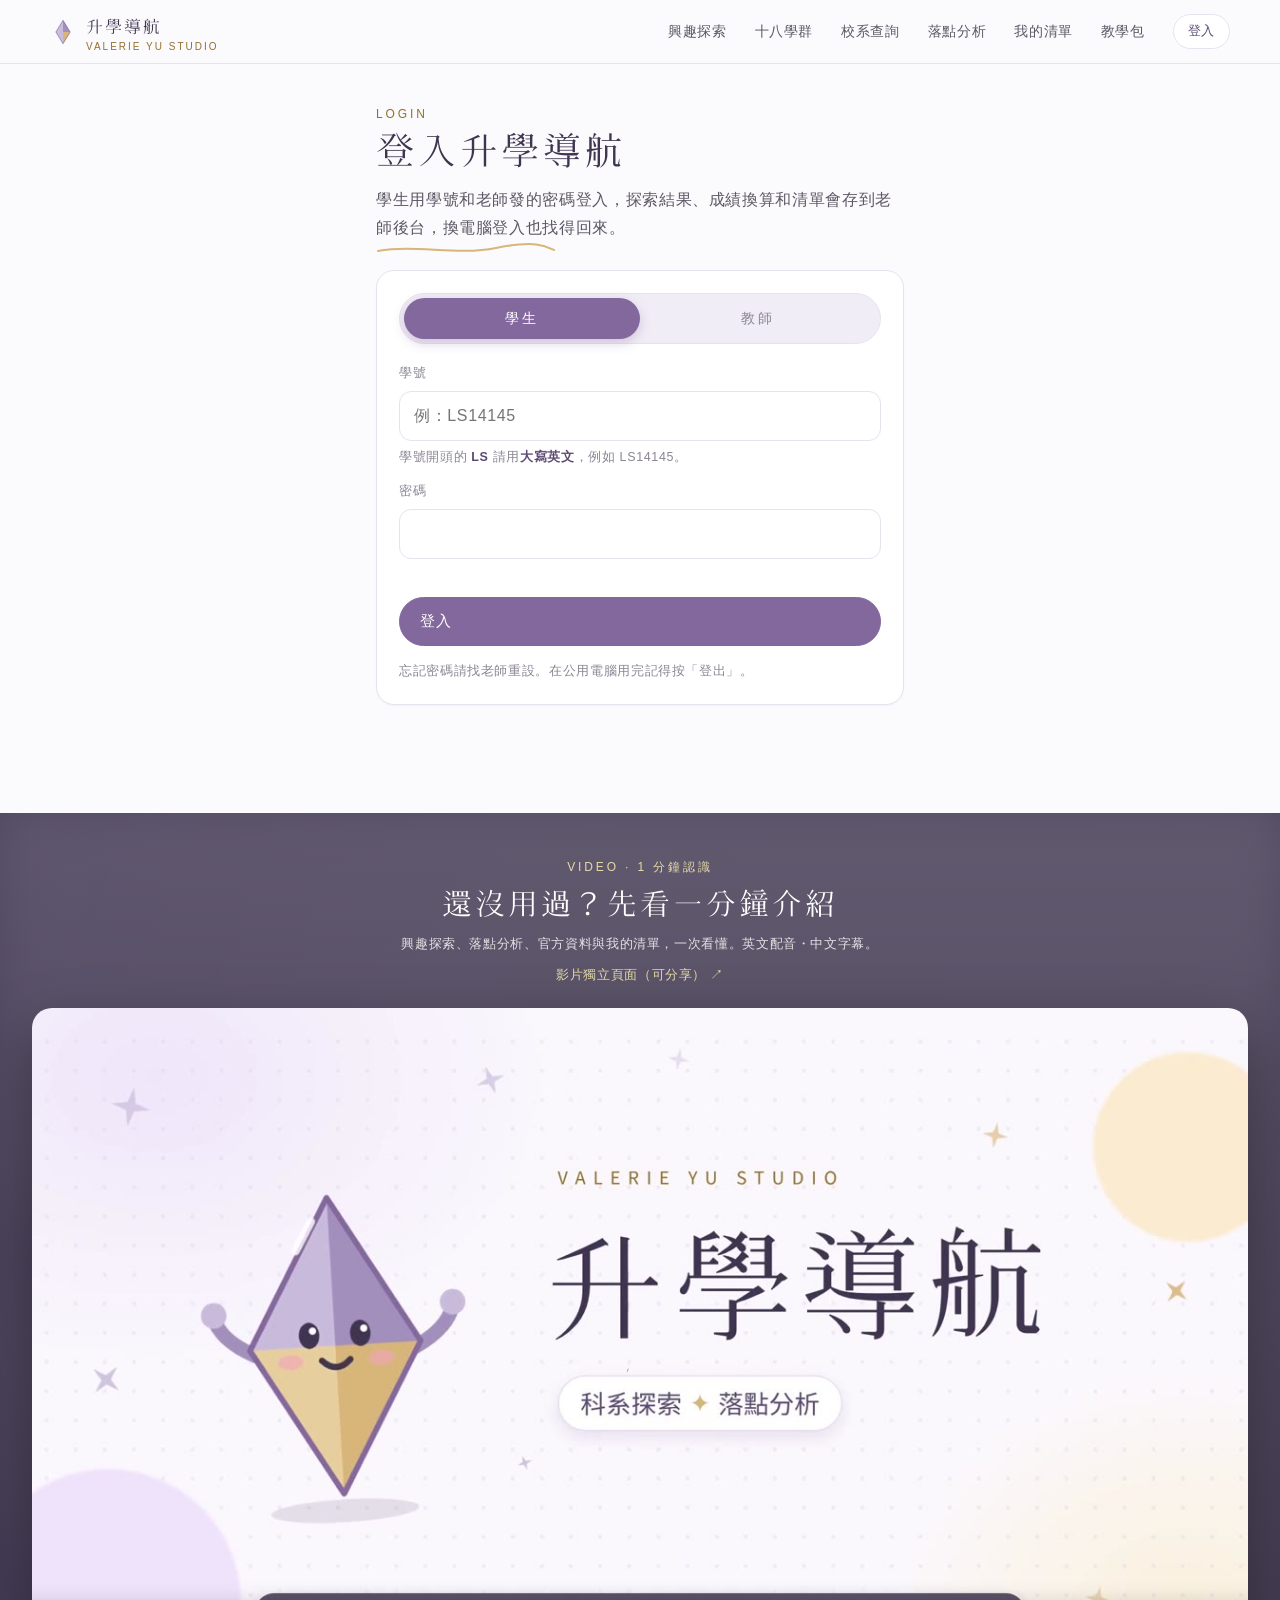
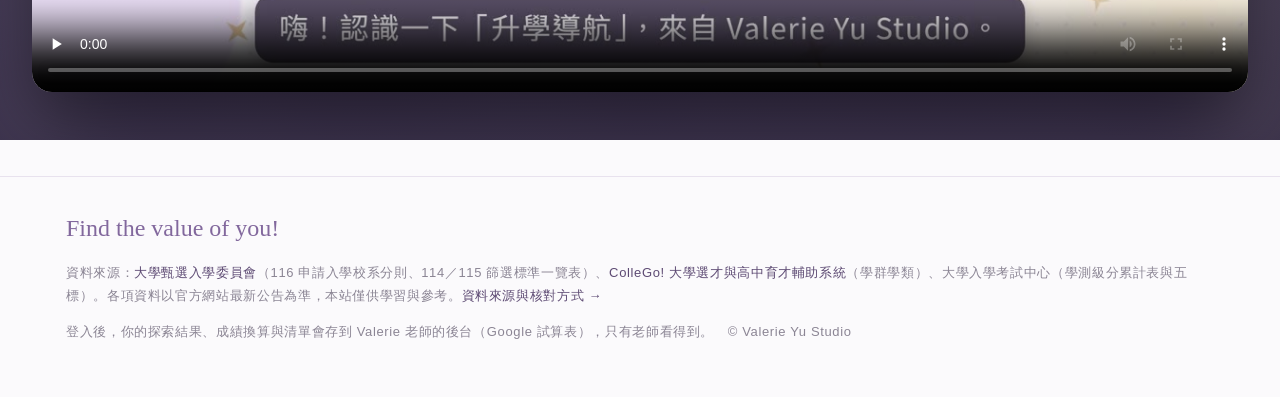
==== college-nav/index.html @ 5830bcb5 "升學導航：介紹影片獨立頁面 college-nav/video/ Co-Authored-By: Claude Opus 5.5 <noreply@anthropic.com> Claude-Sess" ====
<!doctype html>
<html lang="zh-Hant-TW">
<head>
<meta charset="utf-8">
<meta name="robots" content="noindex,nofollow">
<meta name="referrer" content="no-referrer">
<meta name="viewport" content="width=device-width,initial-scale=1,viewport-fit=cover">
<title>升學導航｜Valerie Yu Studio</title>
<meta name="description" content="科系探索與落點分析：十八學群、校系分則、114–115 一階篩選標準與模考落點換算。資料以大學甄選入學委員會、ColleGo! 官方網站為準。">
<link rel="preconnect" href="https://fonts.googleapis.com">
<link rel="preconnect" href="https://fonts.gstatic.com" crossorigin>
<link href="https://fonts.googleapis.com/css2?family=Pinyon+Script&family=Cactus+Classical+Serif&family=Chiron+Hei+HK:wght@300;400;500;700&family=Noto+Serif+TC:wght@500;700&family=Noto+Sans+TC:wght@300;400;500;700&display=swap" rel="stylesheet">
<link rel="stylesheet" href="s.af0a9099.css">
<link rel="icon" href="data:image/svg+xml,%3Csvg xmlns='http://www.w3.org/2000/svg' viewBox='0 0 40 40'%3E%3Cpath d='M20 2 31 20 20 38 9 20Z' fill='%23a38fbb'/%3E%3Cpath d='M20 20 31 20 20 38Z' fill='%23d8b579'/%3E%3C/svg%3E">
</head>
<body>
<header class="bar">
<a class="brand" href="#" aria-label="回到首頁">
<svg viewBox="0 0 40 40" aria-hidden="true"><path d="M20 2 31 20 20 38 9 20Z" fill="#c9bbdb"/><path d="M20 2 31 20 20 20Z" fill="#a38fbb"/><path d="M20 20 31 20 20 38Z" fill="#d8b579"/><path d="M20 2 31 20 20 38 9 20Z" fill="none" stroke="#82689d" stroke-width="1"/></svg>
<span><b>升學導航</b><small>VALERIE YU STUDIO</small></span>
</a>
<nav class="nav" id="nav">
<a href="#explore" data-r="explore">興趣探索</a>
<a href="#groups" data-r="groups">十八學群</a>
<a href="#search" data-r="search">校系查詢</a>
<a href="#placement" data-r="placement">落點分析</a>
<a href="#list" data-r="list">我的清單<span class="cnt" id="listCnt"></span></a>
<a href="#pack" data-r="pack" id="navPack">教學包</a>
</nav>
<a class="acct" id="acct" href="#login">登入</a>
</header>
<main id="app"><div class="loading">資料載入中…</div></main>
<footer>
<div class="wrap">
<span class="sig">Find the value of you!</span>
<p>資料來源：<a href="https://www.cac.edu.tw/" target="_blank" rel="noopener">大學甄選入學委員會</a>（116 申請入學校系分則、114／115 篩選標準一覽表）、<a href="https://collego.edu.tw/" target="_blank" rel="noopener">ColleGo! 大學選才與高中育才輔助系統</a>（學群學類）、大學入學考試中心（學測級分累計表與五標）。各項資料以官方網站最新公告為準，本站僅供學習與參考。<a href="#about">資料來源與核對方式 →</a></p>
<p><span data-privacy="登入後，你的探索結果、成績換算與清單會存到 Valerie 老師的後台（Google 試算表），只有老師看得到。">你輸入的成績只存在你自己的瀏覽器，不會上傳。</span>　© Valerie Yu Studio</p>
</div>
</footer>
<script src="config.js"></script>
<script src="a.03e0f1a3.js"></script>
</body>
</html>
---- college-nav/s.af0a9099.css ----
:root{--ink:#3f3550;--text:#5d5866;--muted:#8b8594;--primary:#82689d;--primary-deep:#5d4a73;--primary-light:#a38fbb;--wash:#f4f0f8;--gold:#d8b579;--gold-ink:#94702c;--gold-wash:#faf3e4;--line:#e8e2ee;--card:#ffffff;--page:#fbfafc;--safe:#3f7f6a;--safe-wash:#e6f2ec;--fit:#94702c;--fit-wash:#faf1dc;--dream:#a24c6b;--dream-wash:#f8e6ec;--none:#8b8594;--none-wash:#f1eff3;--shadow:0 24px 48px -24px rgba(74,59,92,.32),0 2px 6px rgba(74,59,92,.05);--title:'Cactus Classical Serif','Noto Serif TC','Songti TC','PMingLiU',serif;--body:'Chiron Hei HK','Noto Sans TC','PingFang TC','Microsoft JhengHei',sans-serif;--sig:'Pinyon Script','Snell Roundhand',cursive;--bar-h:64px;--radius:18px;color-scheme:light}*{box-sizing:border-box}html{scroll-behavior:smooth}body{margin:0;background:var(--page);color:var(--text);font-family:var(--body);font-size:16px;line-height:1.75;letter-spacing:.04em;-webkit-font-smoothing:antialiased}a{color:var(--primary-deep);text-decoration:none}a:hover{color:var(--primary)}button,input,select{font:inherit;letter-spacing:inherit}h1,h2,h3,h4{font-family:var(--title);color:var(--ink);font-weight:400;letter-spacing:.1em;line-height:1.35;margin:0}.sig{font-family:var(--sig);color:var(--primary);letter-spacing:0}.eyebrow{font-size:12px;letter-spacing:.24em;color:var(--gold-ink);text-transform:uppercase;font-weight:500}.muted{color:var(--muted)}.small{font-size:13px}.hide{display:none!important}.bar{position:sticky;top:0;z-index:50;height:var(--bar-h);display:flex;align-items:center;gap:16px;padding:0 max(16px,calc((100vw - 1180px)/ 2));background:rgba(251,250,252,.88);backdrop-filter:blur(12px);border-bottom:1px solid var(--line)}.brand{display:flex;align-items:center;gap:10px;color:var(--ink);white-space:nowrap}.brand svg{width:26px;height:26px}.brand b{font-family:var(--title);font-weight:400;font-size:17px;letter-spacing:.12em}.brand small{display:block;font-size:10px;letter-spacing:.2em;color:var(--gold-ink);line-height:1}.nav{display:flex;gap:4px;margin-left:auto;overflow-x:auto;scrollbar-width:none}.nav::-webkit-scrollbar{display:none}.nav a{padding:6px 12px;border-radius:999px;font-size:14px;color:var(--text);white-space:nowrap}.nav a.on{background:var(--wash);color:var(--primary-deep)}.nav a .cnt{display:inline-block;min-width:18px;margin-left:4px;padding:0 5px;border-radius:9px;background:var(--gold);color:#fff;font-size:11px;line-height:18px;text-align:center}@media (max-width:860px){.bar{padding:0 12px;backdrop-filter:none;-webkit-backdrop-filter:none;background:#fbfafc}.brand small{display:none}.nav{position:fixed;left:0;right:0;bottom:0;margin:0;justify-content:space-around;background:rgba(255,255,255,.96);border-top:1px solid var(--line);padding:6px 4px calc(6px + env(safe-area-inset-bottom));z-index:60}.nav a{font-size:12px;padding:6px 8px}main{padding-bottom:72px}}main{min-height:calc(100vh - var(--bar-h))}.wrap{max-width:1180px;margin:0 auto;padding:0 16px}.page{padding-top:40px;padding-bottom:80px}.page-head{position:relative;margin-bottom:28px}.page-head h1{font-size:clamp(26px,4vw,38px)}.page-head p{max-width:720px;margin:10px 0 0}.page-head .draw{position:absolute;left:0;bottom:-14px;width:180px;height:14px;overflow:visible}.draw path{fill:none;stroke:var(--gold);stroke-width:2;stroke-linecap:round;stroke-dasharray:400;stroke-dashoffset:400;animation:draw 1.4s .2s ease forwards}@keyframes draw{to{stroke-dashoffset:0}}@media (prefers-reduced-motion:reduce){.draw path{animation:none;stroke-dashoffset:0}}.card{background:var(--card);border:1px solid var(--line);border-radius:var(--radius);box-shadow:0 1px 2px rgba(74,59,92,.04)}.card.pad{padding:22px}.grid{display:grid;gap:16px}.g2{grid-template-columns:repeat(auto-fill,minmax(320px,1fr))}.g3{grid-template-columns:repeat(auto-fill,minmax(250px,1fr))}.g4{grid-template-columns:repeat(4,1fr)}.two{grid-template-columns:repeat(2,1fr)}@media (max-width:900px){.g4{grid-template-columns:repeat(2,1fr)}}@media (max-width:640px){.two{grid-template-columns:1fr}}@media (max-width:520px){.g2,.g3,.g4{grid-template-columns:1fr}}.btn{display:inline-flex;align-items:center;gap:8px;padding:10px 20px;border-radius:999px;border:1px solid var(--primary);background:var(--primary);color:#fff;cursor:pointer;font-size:15px;transition:.2s}.btn:hover{background:var(--primary-deep);border-color:var(--primary-deep);color:#fff}.btn.ghost{background:0 0;color:var(--primary-deep)}.btn.ghost:hover{background:var(--wash);color:var(--primary-deep)}.btn.gold{background:var(--gold);border-color:var(--gold);color:#fff}.btn.sm{padding:5px 12px;font-size:13px}.chip{display:inline-flex;align-items:center;gap:4px;padding:3px 10px;border-radius:999px;font-size:12px;border:1px solid var(--line);background:#fff;color:var(--text);cursor:pointer;white-space:nowrap}.chip.on{background:var(--primary);border-color:var(--primary);color:#fff}.tag{display:inline-block;padding:1px 8px;border-radius:6px;font-size:12px;background:var(--wash);color:var(--primary-deep);white-space:nowrap}.tag.gold{background:var(--gold-wash);color:var(--gold-ink)}.lv{display:inline-block;min-width:44px;text-align:center;padding:2px 10px;border-radius:999px;font-size:13px;font-weight:500;white-space:nowrap}.lv.保底{background:var(--safe-wash);color:var(--safe)}.lv.剛好{background:var(--fit-wash);color:var(--fit)}.lv.夢幻{background:var(--dream-wash);color:var(--dream)}.lv.未應考,.lv.未過檢定,.lv.無資料{background:var(--none-wash);color:var(--none)}.vf{font-size:11px;padding:1px 7px;border-radius:6px;white-space:nowrap}.vf.ok{background:var(--safe-wash);color:var(--safe)}.vf.chk{background:var(--gold-wash);color:var(--gold-ink)}.vf.one{background:var(--none-wash);color:var(--muted)}input[type=search],input[type=text],select{width:100%;padding:10px 14px;border:1px solid var(--line);border-radius:12px;background:#fff;color:var(--ink);outline:0}input:focus,select:focus{border-color:var(--primary-light);box-shadow:0 0 0 3px var(--wash)}label.f{display:block;font-size:13px;color:var(--muted);margin-bottom:4px}table.t{width:100%;border-collapse:collapse;font-size:14px}table.t th{font-weight:500;color:var(--primary-deep);background:var(--wash);padding:8px 10px;text-align:left;white-space:nowrap}table.t td{padding:8px 10px;border-top:1px solid var(--line);vertical-align:top}.scroll-x{overflow-x:auto;-webkit-overflow-scrolling:touch}.hero{position:relative;overflow:hidden;padding:70px 0 40px}.hero .wrap{display:grid;grid-template-columns:1.1fr .9fr;align-items:center;gap:40px}.hero h1{font-size:clamp(30px,5vw,52px);letter-spacing:.14em}.hero .sig{font-size:clamp(32px,4.4vw,52px);display:block;margin:6px 0 10px}.hero p{max-width:520px}.crystal{width:100%;max-width:400px;margin:0 auto;display:block}.crystal .spin{transform-origin:200px 200px;animation:float 6s ease-in-out infinite}@keyframes float{50%{transform:translateY(-8px)}}@media (max-width:860px){.hero .wrap{grid-template-columns:1fr}.crystal{max-width:240px}}.entry{display:flex;flex-direction:column;gap:10px;padding:24px;min-height:200px;position:relative;transition:.25s;color:var(--text)}.entry:hover{transform:translateY(-3px);box-shadow:var(--shadow);color:var(--text)}.entry .no{font-family:var(--title);color:var(--gold);font-size:28px;line-height:1}.entry h3{font-size:21px}.entry .go{margin-top:auto;color:var(--primary-deep);font-size:14px}.entry svg.ico{width:44px;height:44px}.notice{border-left:3px solid var(--gold);background:var(--gold-wash);padding:14px 18px;border-radius:0 12px 12px 0;font-size:14px;color:var(--ink)}.q{padding:18px 20px;display:grid;grid-template-columns:36px 1fr;gap:4px 10px}.q .n{font-family:var(--title);color:var(--gold-ink);font-size:20px}.q .opts{grid-column:2;display:flex;gap:6px;flex-wrap:wrap;margin-top:6px}.q .opts button{flex:1;min-width:84px;padding:7px 4px;border-radius:10px;border:1px solid var(--line);background:#fff;color:var(--text);font-size:13px;cursor:pointer}.q .opts button.on{background:var(--primary);border-color:var(--primary);color:#fff}.q.done{opacity:.72}.progress{position:sticky;top:var(--bar-h);z-index:5;background:var(--page);padding:10px 0}.progress .bar2{height:6px;border-radius:3px;background:var(--line);overflow:hidden}.progress .bar2 i{display:block;height:100%;background:linear-gradient(90deg,var(--primary-light),var(--gold));transition:width .3s}.rank{display:grid;grid-template-columns:28px 120px 1fr 40px;align-items:center;gap:10px;font-size:14px;margin:6px 0}.rank .b{height:10px;border-radius:5px;background:var(--wash);overflow:hidden}.rank .b i{display:block;height:100%;background:var(--primary-light)}.rank.top .b i{background:linear-gradient(90deg,var(--primary),var(--gold))}.filters{display:grid;grid-template-columns:2fr 1fr 1fr;gap:12px;padding:18px}@media (max-width:760px){.filters{grid-template-columns:1fr}}.chips{display:flex;gap:6px;flex-wrap:wrap;padding:0 18px 16px}.res{display:grid;grid-template-columns:1fr auto;gap:6px 16px;padding:16px 20px;border-top:1px solid var(--line)}.res:first-child{border-top:none}.res h4{font-size:17px;letter-spacing:.06em}.res h4 small{font-family:var(--body);font-size:12px;color:var(--muted);margin-left:6px;letter-spacing:.04em}.res .rule{font-size:13px;display:flex;flex-wrap:wrap;gap:4px 14px}.res .rule b{font-weight:500;color:var(--ink)}.star{width:38px;height:38px;border-radius:50%;border:1px solid var(--line);background:#fff;cursor:pointer;display:grid;place-items:center;color:var(--muted)}.star.on{background:var(--gold);border-color:var(--gold);color:#fff}.pager{display:flex;justify-content:center;gap:8px;padding:16px}.kv{display:grid;grid-template-columns:120px 1fr;gap:6px 14px;font-size:14px}.kv dt{color:var(--muted)}.kv dd{margin:0;color:var(--ink)}.yr{font-family:var(--title);font-size:18px;color:var(--primary-deep)}.steps{display:flex;flex-direction:column;gap:6px}.steps .s{display:grid;grid-template-columns:62px 1fr auto auto;gap:10px;align-items:center;padding:8px 12px;border-radius:10px;background:var(--wash);font-size:14px}.steps .s .i{font-size:12px;color:var(--muted)}.score-in{display:grid;grid-template-columns:repeat(5,1fr);gap:10px}@media (max-width:640px){.score-in{grid-template-columns:repeat(3,1fr)}}.score-in .f input{text-align:center;font-size:20px;font-family:var(--title);padding:8px}.conv td.n{text-align:center;font-family:var(--title);font-size:17px;color:var(--ink)}.sumbox{display:flex;gap:12px;flex-wrap:wrap}.sumbox .card{flex:1;min-width:130px;padding:14px 16px;text-align:center}.sumbox .card b{display:block;font-family:var(--title);font-size:30px;font-weight:400;color:var(--ink)}.place-row td{font-size:13px}.why{font-size:12px;color:var(--muted);line-height:1.6}footer{border-top:1px solid var(--line);padding:30px 0 40px;font-size:13px;color:var(--muted)}footer .sig{font-size:24px}.empty{padding:40px 20px;text-align:center;color:var(--muted)}.loading{padding:80px 0;text-align:center;color:var(--muted)}@media print{.bar,.nav,.noprint,footer{display:none!important}body{background:#fff}.card{box-shadow:none}}.stepper{display:grid;grid-template-columns:repeat(4,1fr);gap:8px;margin-bottom:20px}.stp{display:flex;flex-direction:column;gap:2px;align-items:flex-start;text-align:left;padding:12px 14px;border:1px solid var(--line);border-radius:14px;background:var(--card);color:var(--text);cursor:pointer}.stp b{font-family:var(--title);font-weight:400;font-size:18px;color:var(--ink);letter-spacing:.08em}.stp small{font-size:12px;color:var(--muted)}.stp.on{border-color:var(--primary);box-shadow:0 0 0 3px var(--wash)}.stp.ok small{color:var(--safe)}@media (max-width:640px){.stepper{grid-template-columns:repeat(2,1fr)}}.q.pair .pl{grid-column:2;display:grid;grid-template-columns:1fr auto 1fr;gap:10px;align-items:center;font-size:14px;color:var(--ink)}.q.pair .pl>span:last-child{text-align:right}.opts.dots{margin:0;flex-wrap:nowrap;gap:8px}.opts.dots button{flex:none;min-width:0;width:28px;height:28px;border-radius:50%;padding:0}.opts.dots button:first-child,.opts.dots button:nth-child(5){width:34px;height:34px}@media (max-width:560px){.q.pair .pl{grid-template-columns:1fr 1fr}.q.pair .pl .opts{grid-column:1/-1;grid-row:2;justify-content:center}}.hcode{display:flex;gap:10px;margin:6px 0 8px}.hcode span{width:56px;height:56px;display:grid;place-items:center;border-radius:14px;background:var(--wash);color:var(--primary-deep);font-family:var(--title);font-size:30px}.hcode span:first-child{background:var(--primary);color:#fff}.hex{width:100%;max-width:340px;display:block;margin:6px auto 0}.apt{display:grid;grid-template-columns:90px 1fr 32px;gap:10px;align-items:center;font-size:14px;margin:7px 0}.apt .b{position:relative;height:10px;border-radius:5px;background:var(--wash)}.apt .b i{display:block;height:100%;border-radius:5px;background:linear-gradient(90deg,var(--primary-light),var(--primary))}.apt .b em{position:absolute;top:-3px;width:3px;height:16px;border-radius:2px;background:var(--gold);transform:translateX(-50%)}.apt .n{text-align:right;font-variant-numeric:tabular-nums;color:var(--muted)}.sty{display:grid;grid-template-columns:84px 1fr 84px;gap:10px;align-items:center;font-size:13px;margin:8px 0;color:var(--muted)}.sty span:last-child{text-align:right}.sty .on{color:var(--primary-deep);font-weight:500}.sty .track{position:relative;height:2px;background:var(--line)}.sty .track i{position:absolute;top:-6px;width:14px;height:14px;border-radius:50%;background:var(--gold);transform:translateX(-50%);box-shadow:0 0 0 3px var(--gold-wash)}.fit{color:var(--text);transition:.2s}.fit:hover{box-shadow:var(--shadow);color:var(--text)}.fit-h{display:grid;grid-template-columns:32px 1fr auto;gap:10px;align-items:center}.fit-h h3{font-size:19px}.fit-h .rk{font-family:var(--title);font-size:22px;color:var(--gold)}.fit-h b{font-family:var(--title);font-weight:400;font-size:26px;color:var(--primary-deep)}@media (max-width:640px){.stp .eyebrow{font-size:10px;letter-spacing:.12em}.stp{padding:10px 12px}}.acct{flex:none;display:inline-flex;align-items:center;gap:6px;padding:5px 14px;border:1px solid var(--line);border-radius:999px;font-size:13px;color:var(--primary-deep);background:#fff;white-space:nowrap}.acct.in{border-color:var(--primary-light)}.acct .dot{width:7px;height:7px;border-radius:50%;background:var(--gold)}@media (max-width:860px){.acct{margin-left:auto}}.narrow{max-width:560px}.login label.f{display:block;margin:12px 0 6px;font-size:13px;color:var(--muted)}.login label.f:first-of-type{margin-top:4px}.login input[type=password]{width:100%;padding:10px 14px;border:1px solid var(--line);border-radius:12px;background:#fff;color:var(--ink);outline:0}.login .btn[type=submit]{margin-top:6px}.err{min-height:1.4em;margin:10px 0 4px;font-size:13px;color:var(--dream)}#toast{position:fixed;left:50%;bottom:90px;transform:translate(-50%,20px);opacity:0;pointer-events:none;background:var(--ink);color:#fff;padding:10px 18px;border-radius:999px;font-size:14px;transition:.25s;z-index:99;max-width:calc(100vw - 32px)}#toast.show{opacity:1;transform:translate(-50%,0)}.tfil{display:grid;grid-template-columns:160px 1fr auto auto auto;gap:10px;align-items:center}@media (max-width:760px){.tfil{grid-template-columns:1fr 1fr}.tfil input{grid-column:1/-1;grid-row:1}}.tsum{display:grid;grid-template-columns:repeat(5,1fr);gap:12px;padding:0}.tsum .card{padding:14px 16px;display:flex;flex-direction:column;gap:2px}.tsum b{font-family:var(--title);font-size:26px;font-weight:400;color:var(--primary-deep)}@media (max-width:640px){.tsum{grid-template-columns:repeat(3,1fr)}}.kvl{display:flex;justify-content:space-between;gap:10px;padding:6px 0;border-bottom:1px dashed var(--line);font-size:14px}.kvl b{font-weight:500;color:var(--primary-deep)}table.tt td{vertical-align:middle}tr.trow{cursor:pointer}tr.trow:hover td{background:var(--wash)}.code3{font-family:var(--title);font-weight:400;letter-spacing:.15em;color:var(--primary-deep)}.okt{color:var(--safe)}table.kvt th{width:6.5em;background:0 0;padding-left:0}table.kvt td{border-top:1px solid var(--line)}.tgrid{display:grid;grid-template-columns:repeat(3,minmax(0,1fr));gap:16px}@media (max-width:760px){.tgrid{grid-template-columns:1fr}}.tsum{grid-template-columns:repeat(5,minmax(0,1fr))}@media (max-width:640px){.tsum{grid-template-columns:repeat(3,minmax(0,1fr))}.tsum .card{padding:10px 12px}.tsum b{font-size:22px}}@media (max-width:760px){.tfil{grid-template-columns:repeat(2,minmax(0,1fr))}.tfil>*{min-width:0}}.tgrid .card,.tsum .card{min-width:0}.ltabs{display:grid;grid-template-columns:1fr 1fr;gap:6px;padding:5px;margin-bottom:14px;border:1px solid var(--line);border-radius:999px;background:#fff}.ltabs a{text-align:center;padding:8px 10px;border-radius:999px;font-size:14px;color:var(--text)}.ltabs a.on{background:var(--primary);color:#fff}.login.tl{border-top:3px solid var(--gold)}.unit-h{font-size:22px;margin:8px 0 12px}.fcard{display:flex;gap:16px;align-items:flex-start}.ficon{flex:none;width:54px;height:64px;border-radius:10px;display:flex;align-items:flex-end;justify-content:center;padding-bottom:9px;font-size:12px;font-weight:500;letter-spacing:.06em;color:#fff;background:var(--primary);position:relative}.ficon::before{content:"";position:absolute;top:0;right:0;width:16px;height:16px;background:linear-gradient(225deg,#fff 50%,rgba(255,255,255,.45) 50%);border-radius:0 10px 0 4px}.ficon.pdf{background:#a24c6b}.ficon.ppt{background:#c27a3e}.ficon.xls{background:#3f7f6a}.ficon.doc{background:#4f6fa6}.fmeta{min-width:0;flex:1}.fmeta h3{font-size:17px;margin:0 0 4px;color:var(--ink);word-break:break-word}.fmeta p{margin:0}.fbtn{display:flex;gap:8px;align-items:center;flex-wrap:wrap;margin-top:10px!important}.fst{margin-left:4px}.lock{display:flex;gap:18px;align-items:flex-start}@media (max-width:860px){.nav a{padding:6px 5px;font-size:11.5px}}.staff{display:flex;justify-content:flex-end;margin-top:14px;padding-top:12px;border-top:1px dashed var(--line)}.staff-link{display:inline-flex;align-items:center;gap:6px;font-size:12px;letter-spacing:.08em;color:var(--muted);padding:4px 10px;border:1px solid transparent;border-radius:999px;transition:.2s}.staff-link:hover{color:var(--primary-deep);border-color:var(--line);background:#fff}.tl-stage{min-height:calc(100vh - 64px);display:flex;align-items:center;justify-content:center;padding:48px 16px 96px;background:radial-gradient(1200px 500px at 20% 0,rgba(216,181,121,.18),transparent 60%),linear-gradient(160deg,#2c2338 0,#3d3150 55%,#2a2233 100%)}.tl-panel{width:100%;max-width:880px;display:grid;grid-template-columns:1.05fr 1fr;border-radius:22px;overflow:hidden;box-shadow:0 30px 80px rgba(10,6,18,.45);border:1px solid rgba(216,181,121,.35)}.tl-side{padding:44px 40px;color:#efe8f6;background:linear-gradient(180deg,rgba(255,255,255,.04),rgba(255,255,255,0));position:relative}.tl-side::after{content:"";position:absolute;right:0;top:40px;bottom:40px;width:1px;background:linear-gradient(transparent,rgba(216,181,121,.5),transparent)}.tl-emblem{width:56px;height:56px;margin-bottom:18px}.tl-eyebrow{display:block;font-size:11px;letter-spacing:.32em;color:#d8b579;margin-bottom:6px}.tl-side h1{font-family:var(--title);font-weight:400;font-size:34px;letter-spacing:.12em;margin:0 0 12px;color:#fff}.tl-side p{font-size:14px;line-height:1.9;color:#cfc4dc;margin:0 0 18px}.tl-list{list-style:none;padding:0;margin:0;font-size:13.5px;color:#e6dcf0}.tl-list li{padding:6px 0 6px 18px;position:relative}.tl-list li::before{content:"";position:absolute;left:0;top:13px;width:7px;height:7px;transform:rotate(45deg);background:#d8b579}.tl-form{background:#fbfafc;padding:44px 40px}.tl-form h2{font-size:22px;margin:0 0 6px;color:var(--ink)}.tl-form label.f{display:block;margin:14px 0 6px;font-size:13px;color:var(--muted)}.tl-form input{width:100%;padding:11px 14px;border:1px solid var(--line);border-radius:12px;background:#fff;color:var(--ink);outline:0}.tl-form input:focus{border-color:#d8b579;box-shadow:0 0 0 3px rgba(216,181,121,.2)}.tl-btn{width:100%;margin-top:6px;background:#2c2338;border-color:#2c2338}.tl-btn:hover{background:#3d3150}.tl-note{font-size:12px;line-height:1.7;color:var(--muted);margin:14px 0 10px}.tl-back{font-size:13px}@media (max-width:760px){.tl-panel{grid-template-columns:1fr}.tl-side{padding:30px 24px}.tl-side::after{display:none}.tl-side h1{font-size:28px}.tl-list{display:none}.tl-form{padding:30px 24px}.tl-stage{align-items:flex-start;padding-top:24px}}.upl{margin-bottom:22px;border-left:3px solid var(--gold)}.upl-g{display:grid;grid-template-columns:1.1fr 1.4fr 1.2fr auto auto;gap:12px;align-items:end;margin-top:8px}.upl-g label span{display:block;font-size:12px;color:var(--muted);margin-bottom:5px}.upl-g input:not([type=checkbox]){width:100%;padding:8px 12px;border:1px solid var(--line);border-radius:10px;background:#fff;font-size:13px;min-width:0}.upl-g .chk{display:flex;align-items:center;gap:6px;font-size:13px;white-space:nowrap;padding-bottom:9px}.fdel{color:var(--dream);border-color:rgba(162,76,107,.35)}@media (max-width:860px){.upl-g{grid-template-columns:1fr 1fr}.upl-g label:nth-child(2){grid-column:1/-1}}.lsw{position:relative;display:grid;grid-template-columns:1fr 1fr;padding:4px;margin:0 0 18px;border-radius:999px;background:#f1edf6;border:1px solid var(--line)}.lsw a{position:relative;z-index:1;text-align:center;padding:8px 0;font-size:14px;letter-spacing:.2em;color:var(--muted);border-radius:999px;transition:color .25s}.lsw a.on{color:#fff}.lsw i{position:absolute;top:4px;bottom:4px;left:4px;width:calc(50% - 4px);border-radius:999px;background:var(--primary);transition:transform .3s cubic-bezier(.3,.7,.3,1),background .3s;box-shadow:0 4px 12px rgba(130,104,157,.3)}.lsw a.on:last-of-type~i{transform:translateX(100%);background:#2c2338}.tl-form .lsw{background:#f3eff7}.vstat{margin-top:16px}.vstat-h{display:flex;justify-content:space-between;align-items:flex-end;gap:16px;flex-wrap:wrap;margin-bottom:10px}.vstat-k{display:grid;grid-template-columns:repeat(4,minmax(0,1fr));gap:18px}.vstat-k span{display:block;font-size:12px;color:var(--muted)}.vstat-k b{font-family:var(--title);font-weight:400;font-size:24px;color:var(--primary-deep)}.vstat-c{width:100%;height:auto;display:block}@media (max-width:640px){.vstat-k{grid-template-columns:repeat(2,minmax(0,1fr));width:100%}}.lsw button{position:relative;z-index:1;border:0;background:0 0;padding:8px 0;font:inherit;font-size:14px;letter-spacing:.2em;color:var(--muted);border-radius:999px;cursor:pointer;transition:color .25s}.lsw button.on{color:#fff}.lsw button.on:nth-of-type(2)~i{transform:translateX(100%);background:#3d3150}.login .hint{margin:6px 0 0;font-size:12.5px;color:var(--muted)}.login .hint b{color:var(--primary-deep);font-weight:600}.login.is-t{border-top:3px solid var(--gold)}.login.is-t .btn[type=submit]{background:#3d3150;border-color:#3d3150}.yb{display:flex;flex-direction:column;gap:16px}.yb-h{display:flex;justify-content:space-between;align-items:flex-start;gap:10px}.yb-h .yr{font-size:20px}.yb-h .yr small{font-size:14px;color:var(--muted);margin-left:4px}.yb-code{display:inline-block;margin-top:4px;font-size:12px;color:var(--muted);letter-spacing:.06em}.yb-sec{display:flex;flex-direction:column;gap:10px}.yb-l{font-size:14px;font-weight:500;color:var(--ink);letter-spacing:.06em}.yb-l small{font-weight:400;color:var(--muted);font-size:12px;margin-left:8px;letter-spacing:0}.chk-grid{display:grid;grid-template-columns:repeat(auto-fill,minmax(78px,1fr));gap:8px}.chk-t{border-radius:12px;padding:8px 6px;text-align:center;border:1px solid var(--line);background:#fff}.chk-t span{display:block;font-size:12.5px;color:var(--muted);letter-spacing:.1em}.chk-t b{display:block;font-family:var(--title);font-weight:400;font-size:17px;letter-spacing:.08em;color:var(--ink);margin-top:2px}.chk-t.lv5{background:#3d3150;border-color:#3d3150}.chk-t.lv5 span{color:#cfc4dc}.chk-t.lv5 b{color:#fff}.chk-t.lv4{background:var(--primary);border-color:var(--primary)}.chk-t.lv4 span{color:#ece5f4}.chk-t.lv4 b{color:#fff}.chk-t.lv3{background:var(--wash);border-color:#d9cfe6}.chk-t.lv3 b{color:var(--primary-deep)}.chk-t.lv1,.chk-t.lv2{background:#fff}.sv-list{list-style:none;margin:0;padding:0;display:flex;flex-direction:column;gap:8px}.sv-list li{display:grid;grid-template-columns:28px 1fr auto;gap:12px;align-items:center;padding:10px 14px;border-radius:14px;background:var(--wash)}.sv-n{width:24px;height:24px;border-radius:50%;background:var(--primary);color:#fff;font-size:12px;display:grid;place-items:center}.sv-s{display:flex;flex-wrap:wrap;align-items:center;gap:4px}.sj{display:inline-block;padding:3px 9px;border-radius:999px;background:#fff;border:1px solid #ddd3e8;font-size:13px;color:var(--ink);letter-spacing:.06em}.sj-plus{color:var(--muted);font-size:12px}.sv-v{display:flex;align-items:baseline;gap:4px;white-space:nowrap}.sv-v b{font-family:var(--title);font-weight:400;font-size:28px;line-height:1;color:var(--primary-deep)}.sv-v small{font-size:12px;color:var(--muted)}.yb-rat{margin:2px 0 0;font-size:13px;color:var(--muted);display:flex;flex-wrap:wrap;gap:6px 14px}.yb-rat b{color:var(--gold-ink);font-weight:600}.yb-img{align-self:flex-start;font-size:13px;padding:6px 12px;border:1px solid var(--line);border-radius:999px}.yb-img:hover{background:var(--wash)}.chk-grid{grid-template-columns:repeat(auto-fill,minmax(72px,1fr))}.chk-t em{font-style:normal;font-size:10.5px;margin-left:3px;padding:0 5px;border-radius:999px;background:var(--gold-wash);color:var(--gold-ink);letter-spacing:0}.sv-r{margin-left:6px;font-size:12px;font-weight:600;color:var(--gold-ink);background:var(--gold-wash);border-radius:999px;padding:2px 8px}.yb-note{margin:0;font-size:12px;color:var(--muted)}.sv-list li{min-width:0}.sv-s{min-width:0}.kv{grid-template-columns:minmax(0,120px) minmax(0,1fr)}.kv dd{min-width:0;overflow-wrap:anywhere}@media (max-width:560px){.kv{grid-template-columns:minmax(0,84px) minmax(0,1fr)}}.chk-t span{white-space:nowrap}.chk-t em{display:block;width:max-content;margin:3px auto 0}body,html{overflow-x:clip}.promo{position:relative;width:100vw;margin:28px 0 36px calc(50% - 50vw);padding:44px 16px 48px;display:flex;flex-direction:column;align-items:center;gap:22px;text-align:center;overflow:hidden;background:#2f2640;color:#fff;isolation:isolate}.promo::before{content:"";position:absolute;inset:-40px;background:var(--pv) center/cover;filter:blur(38px) saturate(1.2);opacity:.55;z-index:-1}.promo::after{content:"";position:absolute;inset:0;background:linear-gradient(180deg,rgba(47,38,64,.55),rgba(47,38,64,.82));z-index:-1}.promo-txt{max-width:640px}.promo-txt .eyebrow{color:#e6d9a8}.promo-txt h3{font-size:clamp(22px,3vw,30px);margin:6px 0 8px;color:#fff}.promo-txt p{color:rgba(255,255,255,.82);margin:0}.promo-v{width:auto;height:min(86vh,900px);aspect-ratio:9/16;max-width:100%}.promo-v video{display:block;width:100%;height:100%;object-fit:cover;border-radius:24px;background:#1f1a2b;box-shadow:0 24px 60px rgba(0,0,0,.35)}@media (max-width:640px){.promo{padding:30px 0 0;gap:18px}.promo-txt{padding:0 16px}.promo-v{width:100vw;height:auto}.promo-v video{border-radius:0;box-shadow:none}}.sv-v{flex-direction:column;align-items:flex-end;gap:3px}.sv-t{display:flex;align-items:baseline;gap:4px}.sv-a{font-size:12px;color:var(--muted);white-space:nowrap}.sv-a b{font-weight:600;color:var(--primary-deep);font-size:13px}.promo.wide .promo-v{width:min(1240px,calc(100vw - 64px),calc((100vh - 120px) * 16 / 9));height:auto;aspect-ratio:16/9}.promo.wide .promo-v video{border-radius:20px}
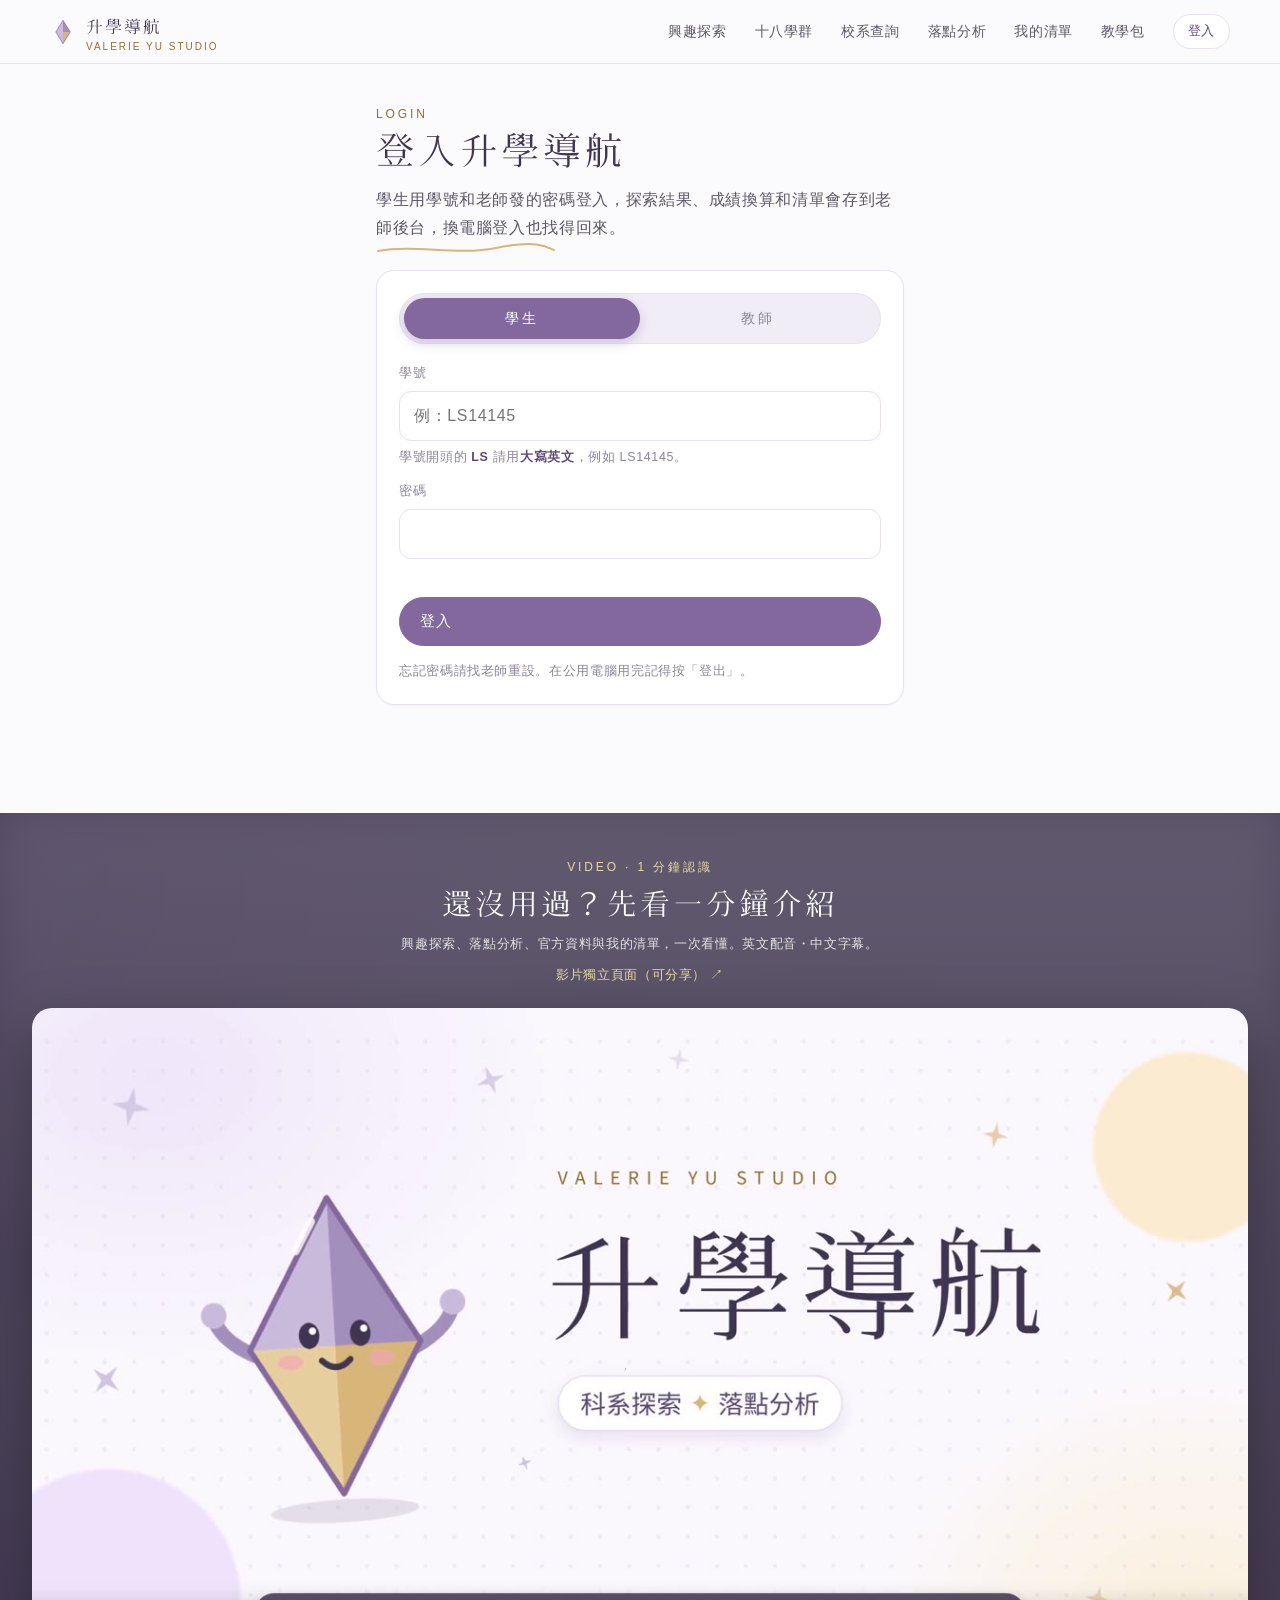
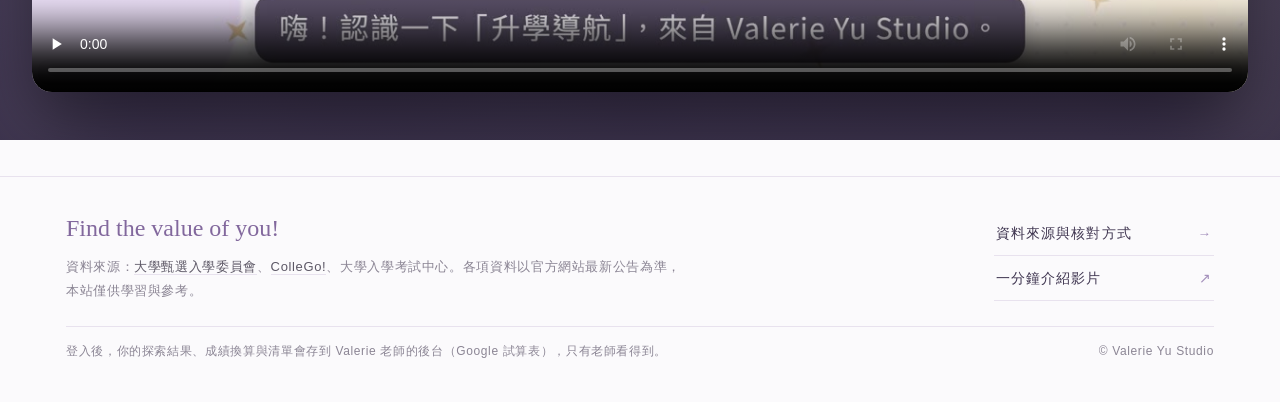
==== commit 496af5a2: "升學導航：頁尾改版，資料來源連結獨立成連結列 Co-Authored-By: Claude Opus 5.5 <noreply@anthropic.com> Claude-Session: https" ====
--- a/college-nav/index.html
+++ b/college-nav/index.html
@@ -10,7 +10,7 @@
 <link rel="preconnect" href="https://fonts.googleapis.com">
 <link rel="preconnect" href="https://fonts.gstatic.com" crossorigin>
 <link href="https://fonts.googleapis.com/css2?family=Pinyon+Script&family=Cactus+Classical+Serif&family=Chiron+Hei+HK:wght@300;400;500;700&family=Noto+Serif+TC:wght@500;700&family=Noto+Sans+TC:wght@300;400;500;700&display=swap" rel="stylesheet">
-<link rel="stylesheet" href="s.af0a9099.css">
+<link rel="stylesheet" href="s.eb43b90d.css">
 <link rel="icon" href="data:image/svg+xml,%3Csvg xmlns='http://www.w3.org/2000/svg' viewBox='0 0 40 40'%3E%3Cpath d='M20 2 31 20 20 38 9 20Z' fill='%23a38fbb'/%3E%3Cpath d='M20 20 31 20 20 38Z' fill='%23d8b579'/%3E%3C/svg%3E">
 </head>
 <body>
@@ -31,13 +31,19 @@
 </header>
 <main id="app"><div class="loading">資料載入中…</div></main>
 <footer>
-<div class="wrap">
+<div class="wrap ft">
+<div class="ft-main">
 <span class="sig">Find the value of you!</span>
-<p>資料來源：<a href="https://www.cac.edu.tw/" target="_blank" rel="noopener">大學甄選入學委員會</a>（116 申請入學校系分則、114／115 篩選標準一覽表）、<a href="https://collego.edu.tw/" target="_blank" rel="noopener">ColleGo! 大學選才與高中育才輔助系統</a>（學群學類）、大學入學考試中心（學測級分累計表與五標）。各項資料以官方網站最新公告為準，本站僅供學習與參考。<a href="#about">資料來源與核對方式 →</a></p>
-<p><span data-privacy="登入後，你的探索結果、成績換算與清單會存到 Valerie 老師的後台（Google 試算表），只有老師看得到。">你輸入的成績只存在你自己的瀏覽器，不會上傳。</span>　© Valerie Yu Studio</p>
+<p class="ft-src">資料來源：<a href="https://www.cac.edu.tw/" target="_blank" rel="noopener">大學甄選入學委員會</a>、<a href="https://collego.edu.tw/" target="_blank" rel="noopener">ColleGo!</a>、大學入學考試中心。各項資料以官方網站最新公告為準，本站僅供學習與參考。</p>
+</div>
+<nav class="ft-links" aria-label="頁尾連結">
+<a href="#about"><span>資料來源與核對方式</span><i>→</i></a>
+<a href="video/"><span>一分鐘介紹影片</span><i>↗</i></a>
+</nav>
+<p class="ft-b"><span data-privacy="登入後，你的探索結果、成績換算與清單會存到 Valerie 老師的後台（Google 試算表），只有老師看得到。">你輸入的成績只存在你自己的瀏覽器，不會上傳。</span><span>© Valerie Yu Studio</span></p>
 </div>
 </footer>
 <script src="config.js"></script>
-<script src="a.03e0f1a3.js"></script>
+<script src="a.59c79f74.js"></script>
 </body>
 </html>
--- a/college-nav/s.eb43b90d.css
+++ b/college-nav/s.eb43b90d.css
@@ -0,0 +1 @@
+:root{--ink:#3f3550;--text:#5d5866;--muted:#8b8594;--primary:#82689d;--primary-deep:#5d4a73;--primary-light:#a38fbb;--wash:#f4f0f8;--gold:#d8b579;--gold-ink:#94702c;--gold-wash:#faf3e4;--line:#e8e2ee;--card:#ffffff;--page:#fbfafc;--safe:#3f7f6a;--safe-wash:#e6f2ec;--fit:#94702c;--fit-wash:#faf1dc;--dream:#a24c6b;--dream-wash:#f8e6ec;--none:#8b8594;--none-wash:#f1eff3;--shadow:0 24px 48px -24px rgba(74,59,92,.32),0 2px 6px rgba(74,59,92,.05);--title:'Cactus Classical Serif','Noto Serif TC','Songti TC','PMingLiU',serif;--body:'Chiron Hei HK','Noto Sans TC','PingFang TC','Microsoft JhengHei',sans-serif;--sig:'Pinyon Script','Snell Roundhand',cursive;--bar-h:64px;--radius:18px;color-scheme:light}*{box-sizing:border-box}html{scroll-behavior:smooth}body{margin:0;background:var(--page);color:var(--text);font-family:var(--body);font-size:16px;line-height:1.75;letter-spacing:.04em;-webkit-font-smoothing:antialiased}a{color:var(--primary-deep);text-decoration:none}a:hover{color:var(--primary)}button,input,select{font:inherit;letter-spacing:inherit}h1,h2,h3,h4{font-family:var(--title);color:var(--ink);font-weight:400;letter-spacing:.1em;line-height:1.35;margin:0}.sig{font-family:var(--sig);color:var(--primary);letter-spacing:0}.eyebrow{font-size:12px;letter-spacing:.24em;color:var(--gold-ink);text-transform:uppercase;font-weight:500}.muted{color:var(--muted)}.small{font-size:13px}.hide{display:none!important}.bar{position:sticky;top:0;z-index:50;height:var(--bar-h);display:flex;align-items:center;gap:16px;padding:0 max(16px,calc((100vw - 1180px)/ 2));background:rgba(251,250,252,.88);backdrop-filter:blur(12px);border-bottom:1px solid var(--line)}.brand{display:flex;align-items:center;gap:10px;color:var(--ink);white-space:nowrap}.brand svg{width:26px;height:26px}.brand b{font-family:var(--title);font-weight:400;font-size:17px;letter-spacing:.12em}.brand small{display:block;font-size:10px;letter-spacing:.2em;color:var(--gold-ink);line-height:1}.nav{display:flex;gap:4px;margin-left:auto;overflow-x:auto;scrollbar-width:none}.nav::-webkit-scrollbar{display:none}.nav a{padding:6px 12px;border-radius:999px;font-size:14px;color:var(--text);white-space:nowrap}.nav a.on{background:var(--wash);color:var(--primary-deep)}.nav a .cnt{display:inline-block;min-width:18px;margin-left:4px;padding:0 5px;border-radius:9px;background:var(--gold);color:#fff;font-size:11px;line-height:18px;text-align:center}@media (max-width:860px){.bar{padding:0 12px;backdrop-filter:none;-webkit-backdrop-filter:none;background:#fbfafc}.brand small{display:none}.nav{position:fixed;left:0;right:0;bottom:0;margin:0;justify-content:space-around;background:rgba(255,255,255,.96);border-top:1px solid var(--line);padding:6px 4px calc(6px + env(safe-area-inset-bottom));z-index:60}.nav a{font-size:12px;padding:6px 8px}main{padding-bottom:72px}}main{min-height:calc(100vh - var(--bar-h))}.wrap{max-width:1180px;margin:0 auto;padding:0 16px}.page{padding-top:40px;padding-bottom:80px}.page-head{position:relative;margin-bottom:28px}.page-head h1{font-size:clamp(26px,4vw,38px)}.page-head p{max-width:720px;margin:10px 0 0}.page-head .draw{position:absolute;left:0;bottom:-14px;width:180px;height:14px;overflow:visible}.draw path{fill:none;stroke:var(--gold);stroke-width:2;stroke-linecap:round;stroke-dasharray:400;stroke-dashoffset:400;animation:draw 1.4s .2s ease forwards}@keyframes draw{to{stroke-dashoffset:0}}@media (prefers-reduced-motion:reduce){.draw path{animation:none;stroke-dashoffset:0}}.card{background:var(--card);border:1px solid var(--line);border-radius:var(--radius);box-shadow:0 1px 2px rgba(74,59,92,.04)}.card.pad{padding:22px}.grid{display:grid;gap:16px}.g2{grid-template-columns:repeat(auto-fill,minmax(320px,1fr))}.g3{grid-template-columns:repeat(auto-fill,minmax(250px,1fr))}.g4{grid-template-columns:repeat(4,1fr)}.two{grid-template-columns:repeat(2,1fr)}@media (max-width:900px){.g4{grid-template-columns:repeat(2,1fr)}}@media (max-width:640px){.two{grid-template-columns:1fr}}@media (max-width:520px){.g2,.g3,.g4{grid-template-columns:1fr}}.btn{display:inline-flex;align-items:center;gap:8px;padding:10px 20px;border-radius:999px;border:1px solid var(--primary);background:var(--primary);color:#fff;cursor:pointer;font-size:15px;transition:.2s}.btn:hover{background:var(--primary-deep);border-color:var(--primary-deep);color:#fff}.btn.ghost{background:0 0;color:var(--primary-deep)}.btn.ghost:hover{background:var(--wash);color:var(--primary-deep)}.btn.gold{background:var(--gold);border-color:var(--gold);color:#fff}.btn.sm{padding:5px 12px;font-size:13px}.chip{display:inline-flex;align-items:center;gap:4px;padding:3px 10px;border-radius:999px;font-size:12px;border:1px solid var(--line);background:#fff;color:var(--text);cursor:pointer;white-space:nowrap}.chip.on{background:var(--primary);border-color:var(--primary);color:#fff}.tag{display:inline-block;padding:1px 8px;border-radius:6px;font-size:12px;background:var(--wash);color:var(--primary-deep);white-space:nowrap}.tag.gold{background:var(--gold-wash);color:var(--gold-ink)}.lv{display:inline-block;min-width:44px;text-align:center;padding:2px 10px;border-radius:999px;font-size:13px;font-weight:500;white-space:nowrap}.lv.保底{background:var(--safe-wash);color:var(--safe)}.lv.剛好{background:var(--fit-wash);color:var(--fit)}.lv.夢幻{background:var(--dream-wash);color:var(--dream)}.lv.未應考,.lv.未過檢定,.lv.無資料{background:var(--none-wash);color:var(--none)}.vf{font-size:11px;padding:1px 7px;border-radius:6px;white-space:nowrap}.vf.ok{background:var(--safe-wash);color:var(--safe)}.vf.chk{background:var(--gold-wash);color:var(--gold-ink)}.vf.one{background:var(--none-wash);color:var(--muted)}input[type=search],input[type=text],select{width:100%;padding:10px 14px;border:1px solid var(--line);border-radius:12px;background:#fff;color:var(--ink);outline:0}input:focus,select:focus{border-color:var(--primary-light);box-shadow:0 0 0 3px var(--wash)}label.f{display:block;font-size:13px;color:var(--muted);margin-bottom:4px}table.t{width:100%;border-collapse:collapse;font-size:14px}table.t th{font-weight:500;color:var(--primary-deep);background:var(--wash);padding:8px 10px;text-align:left;white-space:nowrap}table.t td{padding:8px 10px;border-top:1px solid var(--line);vertical-align:top}.scroll-x{overflow-x:auto;-webkit-overflow-scrolling:touch}.hero{position:relative;overflow:hidden;padding:70px 0 40px}.hero .wrap{display:grid;grid-template-columns:1.1fr .9fr;align-items:center;gap:40px}.hero h1{font-size:clamp(30px,5vw,52px);letter-spacing:.14em}.hero .sig{font-size:clamp(32px,4.4vw,52px);display:block;margin:6px 0 10px}.hero p{max-width:520px}.crystal{width:100%;max-width:400px;margin:0 auto;display:block}.crystal .spin{transform-origin:200px 200px;animation:float 6s ease-in-out infinite}@keyframes float{50%{transform:translateY(-8px)}}@media (max-width:860px){.hero .wrap{grid-template-columns:1fr}.crystal{max-width:240px}}.entry{display:flex;flex-direction:column;gap:10px;padding:24px;min-height:200px;position:relative;transition:.25s;color:var(--text)}.entry:hover{transform:translateY(-3px);box-shadow:var(--shadow);color:var(--text)}.entry .no{font-family:var(--title);color:var(--gold);font-size:28px;line-height:1}.entry h3{font-size:21px}.entry .go{margin-top:auto;color:var(--primary-deep);font-size:14px}.entry svg.ico{width:44px;height:44px}.notice{border-left:3px solid var(--gold);background:var(--gold-wash);padding:14px 18px;border-radius:0 12px 12px 0;font-size:14px;color:var(--ink)}.q{padding:18px 20px;display:grid;grid-template-columns:36px 1fr;gap:4px 10px}.q .n{font-family:var(--title);color:var(--gold-ink);font-size:20px}.q .opts{grid-column:2;display:flex;gap:6px;flex-wrap:wrap;margin-top:6px}.q .opts button{flex:1;min-width:84px;padding:7px 4px;border-radius:10px;border:1px solid var(--line);background:#fff;color:var(--text);font-size:13px;cursor:pointer}.q .opts button.on{background:var(--primary);border-color:var(--primary);color:#fff}.q.done{opacity:.72}.progress{position:sticky;top:var(--bar-h);z-index:5;background:var(--page);padding:10px 0}.progress .bar2{height:6px;border-radius:3px;background:var(--line);overflow:hidden}.progress .bar2 i{display:block;height:100%;background:linear-gradient(90deg,var(--primary-light),var(--gold));transition:width .3s}.rank{display:grid;grid-template-columns:28px 120px 1fr 40px;align-items:center;gap:10px;font-size:14px;margin:6px 0}.rank .b{height:10px;border-radius:5px;background:var(--wash);overflow:hidden}.rank .b i{display:block;height:100%;background:var(--primary-light)}.rank.top .b i{background:linear-gradient(90deg,var(--primary),var(--gold))}.filters{display:grid;grid-template-columns:2fr 1fr 1fr;gap:12px;padding:18px}@media (max-width:760px){.filters{grid-template-columns:1fr}}.chips{display:flex;gap:6px;flex-wrap:wrap;padding:0 18px 16px}.res{display:grid;grid-template-columns:1fr auto;gap:6px 16px;padding:16px 20px;border-top:1px solid var(--line)}.res:first-child{border-top:none}.res h4{font-size:17px;letter-spacing:.06em}.res h4 small{font-family:var(--body);font-size:12px;color:var(--muted);margin-left:6px;letter-spacing:.04em}.res .rule{font-size:13px;display:flex;flex-wrap:wrap;gap:4px 14px}.res .rule b{font-weight:500;color:var(--ink)}.star{width:38px;height:38px;border-radius:50%;border:1px solid var(--line);background:#fff;cursor:pointer;display:grid;place-items:center;color:var(--muted)}.star.on{background:var(--gold);border-color:var(--gold);color:#fff}.pager{display:flex;justify-content:center;gap:8px;padding:16px}.kv{display:grid;grid-template-columns:120px 1fr;gap:6px 14px;font-size:14px}.kv dt{color:var(--muted)}.kv dd{margin:0;color:var(--ink)}.yr{font-family:var(--title);font-size:18px;color:var(--primary-deep)}.steps{display:flex;flex-direction:column;gap:6px}.steps .s{display:grid;grid-template-columns:62px 1fr auto auto;gap:10px;align-items:center;padding:8px 12px;border-radius:10px;background:var(--wash);font-size:14px}.steps .s .i{font-size:12px;color:var(--muted)}.score-in{display:grid;grid-template-columns:repeat(5,1fr);gap:10px}@media (max-width:640px){.score-in{grid-template-columns:repeat(3,1fr)}}.score-in .f input{text-align:center;font-size:20px;font-family:var(--title);padding:8px}.conv td.n{text-align:center;font-family:var(--title);font-size:17px;color:var(--ink)}.sumbox{display:flex;gap:12px;flex-wrap:wrap}.sumbox .card{flex:1;min-width:130px;padding:14px 16px;text-align:center}.sumbox .card b{display:block;font-family:var(--title);font-size:30px;font-weight:400;color:var(--ink)}.place-row td{font-size:13px}.why{font-size:12px;color:var(--muted);line-height:1.6}footer{border-top:1px solid var(--line);padding:30px 0 40px;font-size:13px;color:var(--muted)}footer .sig{font-size:24px}.empty{padding:40px 20px;text-align:center;color:var(--muted)}.loading{padding:80px 0;text-align:center;color:var(--muted)}@media print{.bar,.nav,.noprint,footer{display:none!important}body{background:#fff}.card{box-shadow:none}}.stepper{display:grid;grid-template-columns:repeat(4,1fr);gap:8px;margin-bottom:20px}.stp{display:flex;flex-direction:column;gap:2px;align-items:flex-start;text-align:left;padding:12px 14px;border:1px solid var(--line);border-radius:14px;background:var(--card);color:var(--text);cursor:pointer}.stp b{font-family:var(--title);font-weight:400;font-size:18px;color:var(--ink);letter-spacing:.08em}.stp small{font-size:12px;color:var(--muted)}.stp.on{border-color:var(--primary);box-shadow:0 0 0 3px var(--wash)}.stp.ok small{color:var(--safe)}@media (max-width:640px){.stepper{grid-template-columns:repeat(2,1fr)}}.q.pair .pl{grid-column:2;display:grid;grid-template-columns:1fr auto 1fr;gap:10px;align-items:center;font-size:14px;color:var(--ink)}.q.pair .pl>span:last-child{text-align:right}.opts.dots{margin:0;flex-wrap:nowrap;gap:8px}.opts.dots button{flex:none;min-width:0;width:28px;height:28px;border-radius:50%;padding:0}.opts.dots button:first-child,.opts.dots button:nth-child(5){width:34px;height:34px}@media (max-width:560px){.q.pair .pl{grid-template-columns:1fr 1fr}.q.pair .pl .opts{grid-column:1/-1;grid-row:2;justify-content:center}}.hcode{display:flex;gap:10px;margin:6px 0 8px}.hcode span{width:56px;height:56px;display:grid;place-items:center;border-radius:14px;background:var(--wash);color:var(--primary-deep);font-family:var(--title);font-size:30px}.hcode span:first-child{background:var(--primary);color:#fff}.hex{width:100%;max-width:340px;display:block;margin:6px auto 0}.apt{display:grid;grid-template-columns:90px 1fr 32px;gap:10px;align-items:center;font-size:14px;margin:7px 0}.apt .b{position:relative;height:10px;border-radius:5px;background:var(--wash)}.apt .b i{display:block;height:100%;border-radius:5px;background:linear-gradient(90deg,var(--primary-light),var(--primary))}.apt .b em{position:absolute;top:-3px;width:3px;height:16px;border-radius:2px;background:var(--gold);transform:translateX(-50%)}.apt .n{text-align:right;font-variant-numeric:tabular-nums;color:var(--muted)}.sty{display:grid;grid-template-columns:84px 1fr 84px;gap:10px;align-items:center;font-size:13px;margin:8px 0;color:var(--muted)}.sty span:last-child{text-align:right}.sty .on{color:var(--primary-deep);font-weight:500}.sty .track{position:relative;height:2px;background:var(--line)}.sty .track i{position:absolute;top:-6px;width:14px;height:14px;border-radius:50%;background:var(--gold);transform:translateX(-50%);box-shadow:0 0 0 3px var(--gold-wash)}.fit{color:var(--text);transition:.2s}.fit:hover{box-shadow:var(--shadow);color:var(--text)}.fit-h{display:grid;grid-template-columns:32px 1fr auto;gap:10px;align-items:center}.fit-h h3{font-size:19px}.fit-h .rk{font-family:var(--title);font-size:22px;color:var(--gold)}.fit-h b{font-family:var(--title);font-weight:400;font-size:26px;color:var(--primary-deep)}@media (max-width:640px){.stp .eyebrow{font-size:10px;letter-spacing:.12em}.stp{padding:10px 12px}}.acct{flex:none;display:inline-flex;align-items:center;gap:6px;padding:5px 14px;border:1px solid var(--line);border-radius:999px;font-size:13px;color:var(--primary-deep);background:#fff;white-space:nowrap}.acct.in{border-color:var(--primary-light)}.acct .dot{width:7px;height:7px;border-radius:50%;background:var(--gold)}@media (max-width:860px){.acct{margin-left:auto}}.narrow{max-width:560px}.login label.f{display:block;margin:12px 0 6px;font-size:13px;color:var(--muted)}.login label.f:first-of-type{margin-top:4px}.login input[type=password]{width:100%;padding:10px 14px;border:1px solid var(--line);border-radius:12px;background:#fff;color:var(--ink);outline:0}.login .btn[type=submit]{margin-top:6px}.err{min-height:1.4em;margin:10px 0 4px;font-size:13px;color:var(--dream)}#toast{position:fixed;left:50%;bottom:90px;transform:translate(-50%,20px);opacity:0;pointer-events:none;background:var(--ink);color:#fff;padding:10px 18px;border-radius:999px;font-size:14px;transition:.25s;z-index:99;max-width:calc(100vw - 32px)}#toast.show{opacity:1;transform:translate(-50%,0)}.tfil{display:grid;grid-template-columns:160px 1fr auto auto auto;gap:10px;align-items:center}@media (max-width:760px){.tfil{grid-template-columns:1fr 1fr}.tfil input{grid-column:1/-1;grid-row:1}}.tsum{display:grid;grid-template-columns:repeat(5,1fr);gap:12px;padding:0}.tsum .card{padding:14px 16px;display:flex;flex-direction:column;gap:2px}.tsum b{font-family:var(--title);font-size:26px;font-weight:400;color:var(--primary-deep)}@media (max-width:640px){.tsum{grid-template-columns:repeat(3,1fr)}}.kvl{display:flex;justify-content:space-between;gap:10px;padding:6px 0;border-bottom:1px dashed var(--line);font-size:14px}.kvl b{font-weight:500;color:var(--primary-deep)}table.tt td{vertical-align:middle}tr.trow{cursor:pointer}tr.trow:hover td{background:var(--wash)}.code3{font-family:var(--title);font-weight:400;letter-spacing:.15em;color:var(--primary-deep)}.okt{color:var(--safe)}table.kvt th{width:6.5em;background:0 0;padding-left:0}table.kvt td{border-top:1px solid var(--line)}.tgrid{display:grid;grid-template-columns:repeat(3,minmax(0,1fr));gap:16px}@media (max-width:760px){.tgrid{grid-template-columns:1fr}}.tsum{grid-template-columns:repeat(5,minmax(0,1fr))}@media (max-width:640px){.tsum{grid-template-columns:repeat(3,minmax(0,1fr))}.tsum .card{padding:10px 12px}.tsum b{font-size:22px}}@media (max-width:760px){.tfil{grid-template-columns:repeat(2,minmax(0,1fr))}.tfil>*{min-width:0}}.tgrid .card,.tsum .card{min-width:0}.ltabs{display:grid;grid-template-columns:1fr 1fr;gap:6px;padding:5px;margin-bottom:14px;border:1px solid var(--line);border-radius:999px;background:#fff}.ltabs a{text-align:center;padding:8px 10px;border-radius:999px;font-size:14px;color:var(--text)}.ltabs a.on{background:var(--primary);color:#fff}.login.tl{border-top:3px solid var(--gold)}.unit-h{font-size:22px;margin:8px 0 12px}.fcard{display:flex;gap:16px;align-items:flex-start}.ficon{flex:none;width:54px;height:64px;border-radius:10px;display:flex;align-items:flex-end;justify-content:center;padding-bottom:9px;font-size:12px;font-weight:500;letter-spacing:.06em;color:#fff;background:var(--primary);position:relative}.ficon::before{content:"";position:absolute;top:0;right:0;width:16px;height:16px;background:linear-gradient(225deg,#fff 50%,rgba(255,255,255,.45) 50%);border-radius:0 10px 0 4px}.ficon.pdf{background:#a24c6b}.ficon.ppt{background:#c27a3e}.ficon.xls{background:#3f7f6a}.ficon.doc{background:#4f6fa6}.fmeta{min-width:0;flex:1}.fmeta h3{font-size:17px;margin:0 0 4px;color:var(--ink);word-break:break-word}.fmeta p{margin:0}.fbtn{display:flex;gap:8px;align-items:center;flex-wrap:wrap;margin-top:10px!important}.fst{margin-left:4px}.lock{display:flex;gap:18px;align-items:flex-start}@media (max-width:860px){.nav a{padding:6px 5px;font-size:11.5px}}.staff{display:flex;justify-content:flex-end;margin-top:14px;padding-top:12px;border-top:1px dashed var(--line)}.staff-link{display:inline-flex;align-items:center;gap:6px;font-size:12px;letter-spacing:.08em;color:var(--muted);padding:4px 10px;border:1px solid transparent;border-radius:999px;transition:.2s}.staff-link:hover{color:var(--primary-deep);border-color:var(--line);background:#fff}.tl-stage{min-height:calc(100vh - 64px);display:flex;align-items:center;justify-content:center;padding:48px 16px 96px;background:radial-gradient(1200px 500px at 20% 0,rgba(216,181,121,.18),transparent 60%),linear-gradient(160deg,#2c2338 0,#3d3150 55%,#2a2233 100%)}.tl-panel{width:100%;max-width:880px;display:grid;grid-template-columns:1.05fr 1fr;border-radius:22px;overflow:hidden;box-shadow:0 30px 80px rgba(10,6,18,.45);border:1px solid rgba(216,181,121,.35)}.tl-side{padding:44px 40px;color:#efe8f6;background:linear-gradient(180deg,rgba(255,255,255,.04),rgba(255,255,255,0));position:relative}.tl-side::after{content:"";position:absolute;right:0;top:40px;bottom:40px;width:1px;background:linear-gradient(transparent,rgba(216,181,121,.5),transparent)}.tl-emblem{width:56px;height:56px;margin-bottom:18px}.tl-eyebrow{display:block;font-size:11px;letter-spacing:.32em;color:#d8b579;margin-bottom:6px}.tl-side h1{font-family:var(--title);font-weight:400;font-size:34px;letter-spacing:.12em;margin:0 0 12px;color:#fff}.tl-side p{font-size:14px;line-height:1.9;color:#cfc4dc;margin:0 0 18px}.tl-list{list-style:none;padding:0;margin:0;font-size:13.5px;color:#e6dcf0}.tl-list li{padding:6px 0 6px 18px;position:relative}.tl-list li::before{content:"";position:absolute;left:0;top:13px;width:7px;height:7px;transform:rotate(45deg);background:#d8b579}.tl-form{background:#fbfafc;padding:44px 40px}.tl-form h2{font-size:22px;margin:0 0 6px;color:var(--ink)}.tl-form label.f{display:block;margin:14px 0 6px;font-size:13px;color:var(--muted)}.tl-form input{width:100%;padding:11px 14px;border:1px solid var(--line);border-radius:12px;background:#fff;color:var(--ink);outline:0}.tl-form input:focus{border-color:#d8b579;box-shadow:0 0 0 3px rgba(216,181,121,.2)}.tl-btn{width:100%;margin-top:6px;background:#2c2338;border-color:#2c2338}.tl-btn:hover{background:#3d3150}.tl-note{font-size:12px;line-height:1.7;color:var(--muted);margin:14px 0 10px}.tl-back{font-size:13px}@media (max-width:760px){.tl-panel{grid-template-columns:1fr}.tl-side{padding:30px 24px}.tl-side::after{display:none}.tl-side h1{font-size:28px}.tl-list{display:none}.tl-form{padding:30px 24px}.tl-stage{align-items:flex-start;padding-top:24px}}.upl{margin-bottom:22px;border-left:3px solid var(--gold)}.upl-g{display:grid;grid-template-columns:1.1fr 1.4fr 1.2fr auto auto;gap:12px;align-items:end;margin-top:8px}.upl-g label span{display:block;font-size:12px;color:var(--muted);margin-bottom:5px}.upl-g input:not([type=checkbox]){width:100%;padding:8px 12px;border:1px solid var(--line);border-radius:10px;background:#fff;font-size:13px;min-width:0}.upl-g .chk{display:flex;align-items:center;gap:6px;font-size:13px;white-space:nowrap;padding-bottom:9px}.fdel{color:var(--dream);border-color:rgba(162,76,107,.35)}@media (max-width:860px){.upl-g{grid-template-columns:1fr 1fr}.upl-g label:nth-child(2){grid-column:1/-1}}.lsw{position:relative;display:grid;grid-template-columns:1fr 1fr;padding:4px;margin:0 0 18px;border-radius:999px;background:#f1edf6;border:1px solid var(--line)}.lsw a{position:relative;z-index:1;text-align:center;padding:8px 0;font-size:14px;letter-spacing:.2em;color:var(--muted);border-radius:999px;transition:color .25s}.lsw a.on{color:#fff}.lsw i{position:absolute;top:4px;bottom:4px;left:4px;width:calc(50% - 4px);border-radius:999px;background:var(--primary);transition:transform .3s cubic-bezier(.3,.7,.3,1),background .3s;box-shadow:0 4px 12px rgba(130,104,157,.3)}.lsw a.on:last-of-type~i{transform:translateX(100%);background:#2c2338}.tl-form .lsw{background:#f3eff7}.vstat{margin-top:16px}.vstat-h{display:flex;justify-content:space-between;align-items:flex-end;gap:16px;flex-wrap:wrap;margin-bottom:10px}.vstat-k{display:grid;grid-template-columns:repeat(4,minmax(0,1fr));gap:18px}.vstat-k span{display:block;font-size:12px;color:var(--muted)}.vstat-k b{font-family:var(--title);font-weight:400;font-size:24px;color:var(--primary-deep)}.vstat-c{width:100%;height:auto;display:block}@media (max-width:640px){.vstat-k{grid-template-columns:repeat(2,minmax(0,1fr));width:100%}}.lsw button{position:relative;z-index:1;border:0;background:0 0;padding:8px 0;font:inherit;font-size:14px;letter-spacing:.2em;color:var(--muted);border-radius:999px;cursor:pointer;transition:color .25s}.lsw button.on{color:#fff}.lsw button.on:nth-of-type(2)~i{transform:translateX(100%);background:#3d3150}.login .hint{margin:6px 0 0;font-size:12.5px;color:var(--muted)}.login .hint b{color:var(--primary-deep);font-weight:600}.login.is-t{border-top:3px solid var(--gold)}.login.is-t .btn[type=submit]{background:#3d3150;border-color:#3d3150}.yb{display:flex;flex-direction:column;gap:16px}.yb-h{display:flex;justify-content:space-between;align-items:flex-start;gap:10px}.yb-h .yr{font-size:20px}.yb-h .yr small{font-size:14px;color:var(--muted);margin-left:4px}.yb-code{display:inline-block;margin-top:4px;font-size:12px;color:var(--muted);letter-spacing:.06em}.yb-sec{display:flex;flex-direction:column;gap:10px}.yb-l{font-size:14px;font-weight:500;color:var(--ink);letter-spacing:.06em}.yb-l small{font-weight:400;color:var(--muted);font-size:12px;margin-left:8px;letter-spacing:0}.chk-grid{display:grid;grid-template-columns:repeat(auto-fill,minmax(78px,1fr));gap:8px}.chk-t{border-radius:12px;padding:8px 6px;text-align:center;border:1px solid var(--line);background:#fff}.chk-t span{display:block;font-size:12.5px;color:var(--muted);letter-spacing:.1em}.chk-t b{display:block;font-family:var(--title);font-weight:400;font-size:17px;letter-spacing:.08em;color:var(--ink);margin-top:2px}.chk-t.lv5{background:#3d3150;border-color:#3d3150}.chk-t.lv5 span{color:#cfc4dc}.chk-t.lv5 b{color:#fff}.chk-t.lv4{background:var(--primary);border-color:var(--primary)}.chk-t.lv4 span{color:#ece5f4}.chk-t.lv4 b{color:#fff}.chk-t.lv3{background:var(--wash);border-color:#d9cfe6}.chk-t.lv3 b{color:var(--primary-deep)}.chk-t.lv1,.chk-t.lv2{background:#fff}.sv-list{list-style:none;margin:0;padding:0;display:flex;flex-direction:column;gap:8px}.sv-list li{display:grid;grid-template-columns:28px 1fr auto;gap:12px;align-items:center;padding:10px 14px;border-radius:14px;background:var(--wash)}.sv-n{width:24px;height:24px;border-radius:50%;background:var(--primary);color:#fff;font-size:12px;display:grid;place-items:center}.sv-s{display:flex;flex-wrap:wrap;align-items:center;gap:4px}.sj{display:inline-block;padding:3px 9px;border-radius:999px;background:#fff;border:1px solid #ddd3e8;font-size:13px;color:var(--ink);letter-spacing:.06em}.sj-plus{color:var(--muted);font-size:12px}.sv-v{display:flex;align-items:baseline;gap:4px;white-space:nowrap}.sv-v b{font-family:var(--title);font-weight:400;font-size:28px;line-height:1;color:var(--primary-deep)}.sv-v small{font-size:12px;color:var(--muted)}.yb-rat{margin:2px 0 0;font-size:13px;color:var(--muted);display:flex;flex-wrap:wrap;gap:6px 14px}.yb-rat b{color:var(--gold-ink);font-weight:600}.yb-img{align-self:flex-start;font-size:13px;padding:6px 12px;border:1px solid var(--line);border-radius:999px}.yb-img:hover{background:var(--wash)}.chk-grid{grid-template-columns:repeat(auto-fill,minmax(72px,1fr))}.chk-t em{font-style:normal;font-size:10.5px;margin-left:3px;padding:0 5px;border-radius:999px;background:var(--gold-wash);color:var(--gold-ink);letter-spacing:0}.sv-r{margin-left:6px;font-size:12px;font-weight:600;color:var(--gold-ink);background:var(--gold-wash);border-radius:999px;padding:2px 8px}.yb-note{margin:0;font-size:12px;color:var(--muted)}.sv-list li{min-width:0}.sv-s{min-width:0}.kv{grid-template-columns:minmax(0,120px) minmax(0,1fr)}.kv dd{min-width:0;overflow-wrap:anywhere}@media (max-width:560px){.kv{grid-template-columns:minmax(0,84px) minmax(0,1fr)}}.chk-t span{white-space:nowrap}.chk-t em{display:block;width:max-content;margin:3px auto 0}body,html{overflow-x:clip}.promo{position:relative;width:100vw;margin:28px 0 36px calc(50% - 50vw);padding:44px 16px 48px;display:flex;flex-direction:column;align-items:center;gap:22px;text-align:center;overflow:hidden;background:#2f2640;color:#fff;isolation:isolate}.promo::before{content:"";position:absolute;inset:-40px;background:var(--pv) center/cover;filter:blur(38px) saturate(1.2);opacity:.55;z-index:-1}.promo::after{content:"";position:absolute;inset:0;background:linear-gradient(180deg,rgba(47,38,64,.55),rgba(47,38,64,.82));z-index:-1}.promo-txt{max-width:640px}.promo-txt .eyebrow{color:#e6d9a8}.promo-txt h3{font-size:clamp(22px,3vw,30px);margin:6px 0 8px;color:#fff}.promo-txt p{color:rgba(255,255,255,.82);margin:0}.promo-v{width:auto;height:min(86vh,900px);aspect-ratio:9/16;max-width:100%}.promo-v video{display:block;width:100%;height:100%;object-fit:cover;border-radius:24px;background:#1f1a2b;box-shadow:0 24px 60px rgba(0,0,0,.35)}@media (max-width:640px){.promo{padding:30px 0 0;gap:18px}.promo-txt{padding:0 16px}.promo-v{width:100vw;height:auto}.promo-v video{border-radius:0;box-shadow:none}}.sv-v{flex-direction:column;align-items:flex-end;gap:3px}.sv-t{display:flex;align-items:baseline;gap:4px}.sv-a{font-size:12px;color:var(--muted);white-space:nowrap}.sv-a b{font-weight:600;color:var(--primary-deep);font-size:13px}.promo.wide .promo-v{width:min(1240px,calc(100vw - 64px),calc((100vh - 120px) * 16 / 9));height:auto;aspect-ratio:16/9}.promo.wide .promo-v video{border-radius:20px}.ft{display:grid;grid-template-columns:minmax(0,1fr) auto;gap:18px 48px;align-items:start}.ft-main p{margin:6px 0 0;max-width:620px;line-height:1.8}.ft-src a{color:var(--text);text-decoration:none;border-bottom:1px solid var(--line)}.ft-src a:hover{color:var(--primary);border-color:var(--primary-light)}.ft-links{display:flex;flex-direction:column;gap:2px;min-width:220px;padding-top:6px}.ft-links a{display:flex;justify-content:space-between;align-items:center;gap:16px;padding:9px 2px;border-bottom:1px solid var(--line);color:var(--ink);text-decoration:none;font-size:13.5px;letter-spacing:.08em}.ft-links a i{font-style:normal;color:var(--primary-light);transition:transform .2s}.ft-links a:hover{color:var(--primary)}.ft-links a:hover i{transform:translateX(3px)}.ft-b{grid-column:1/-1;margin:6px 0 0;padding-top:14px;border-top:1px solid var(--line);display:flex;justify-content:space-between;flex-wrap:wrap;gap:6px 20px;font-size:12px}@media (max-width:640px){.ft{grid-template-columns:1fr}.ft-links{min-width:0}}
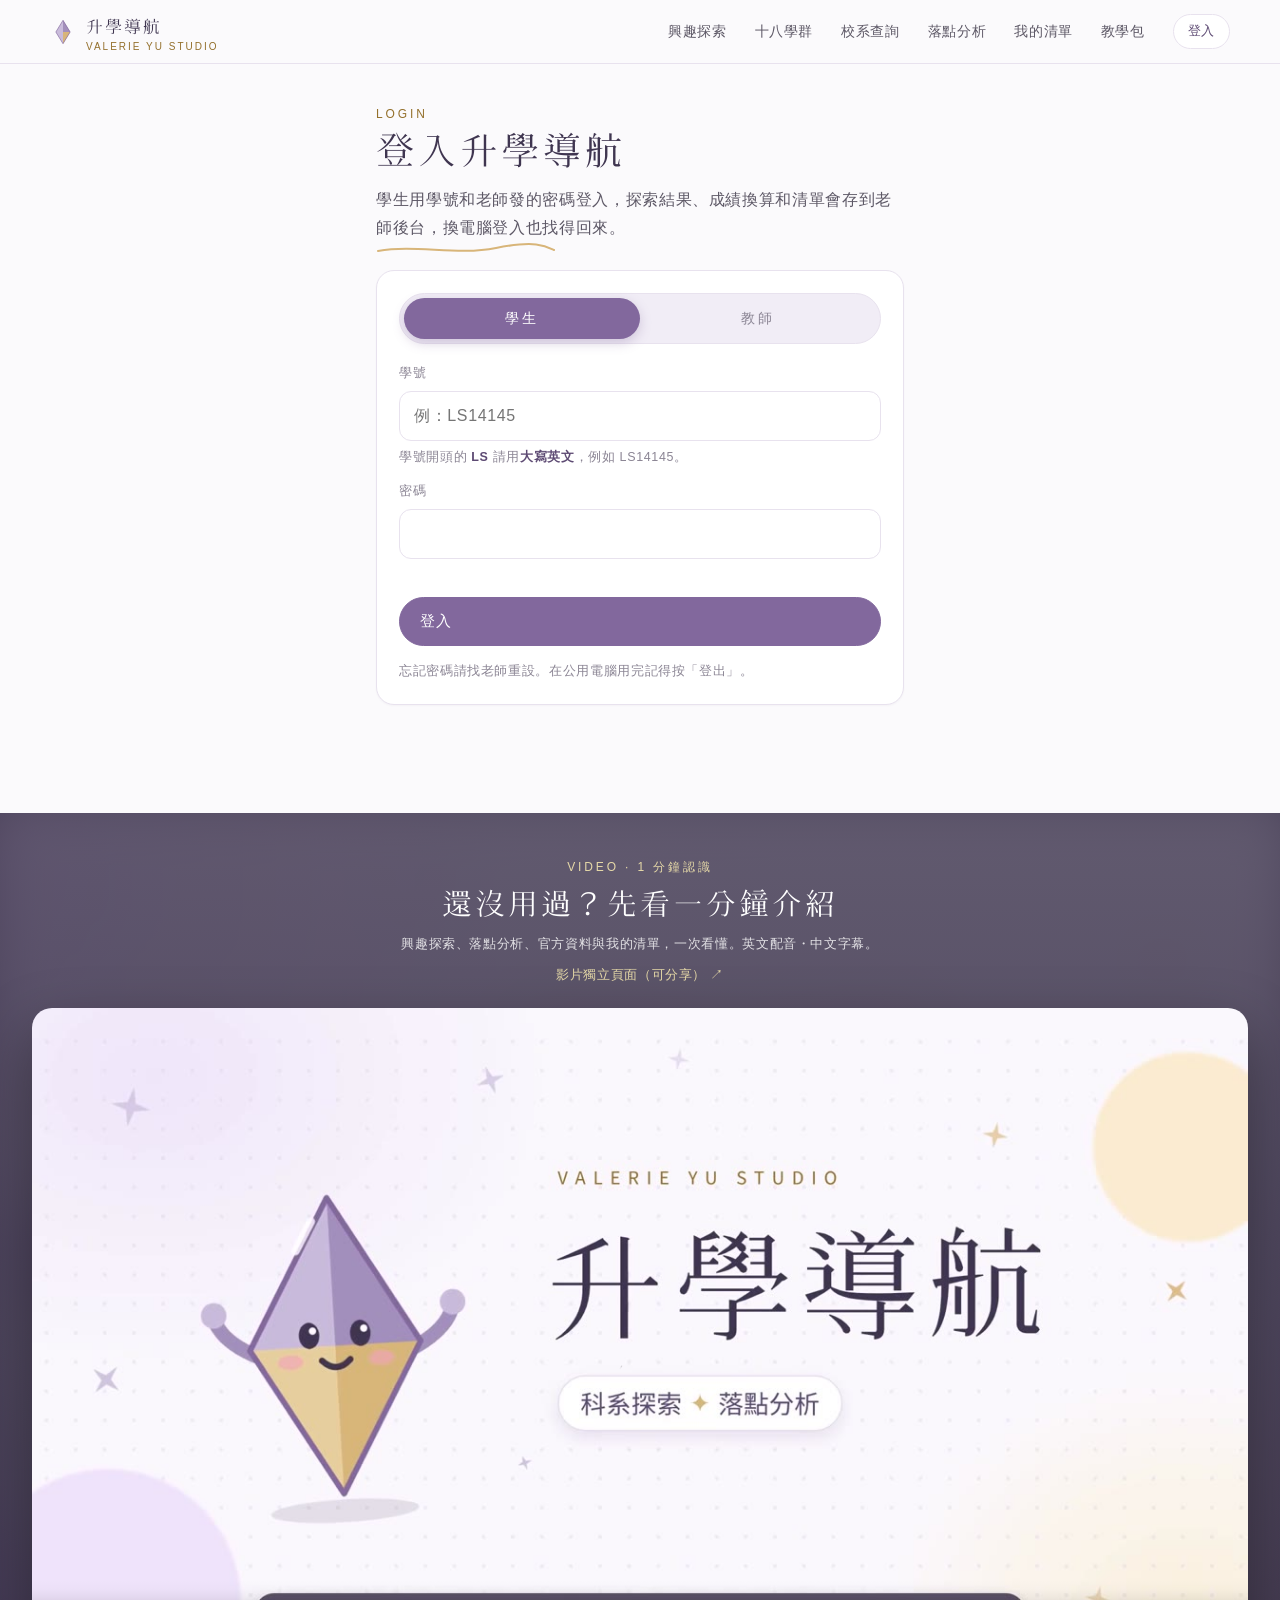
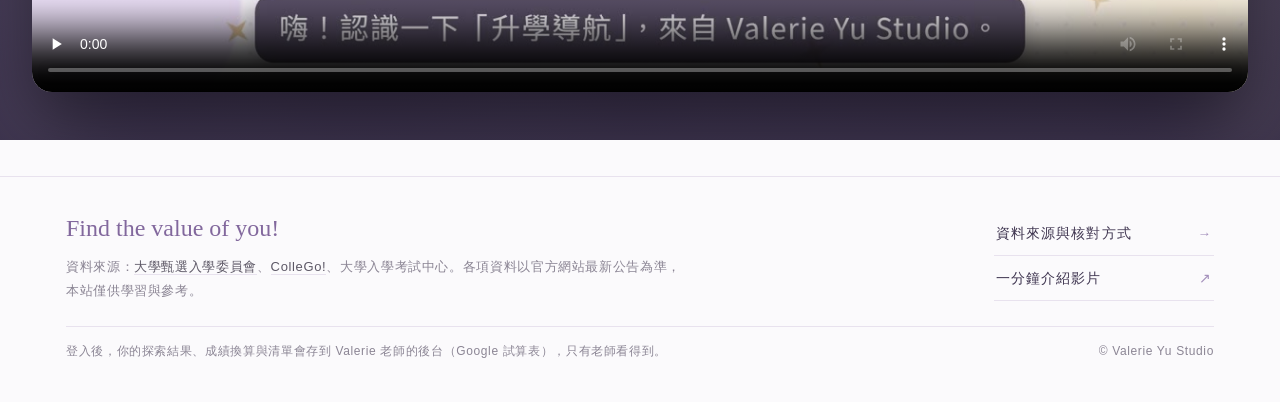
==== commit 96766df7: "升學導航：頁首加登出鈕，教師後台讀取失敗時也能登出 Co-Authored-By: Claude Opus 5.5 <noreply@anthropic.com> Claude-Session: ht" ====
--- a/college-nav/index.html
+++ b/college-nav/index.html
@@ -10,7 +10,7 @@
 <link rel="preconnect" href="https://fonts.googleapis.com">
 <link rel="preconnect" href="https://fonts.gstatic.com" crossorigin>
 <link href="https://fonts.googleapis.com/css2?family=Pinyon+Script&family=Cactus+Classical+Serif&family=Chiron+Hei+HK:wght@300;400;500;700&family=Noto+Serif+TC:wght@500;700&family=Noto+Sans+TC:wght@300;400;500;700&display=swap" rel="stylesheet">
-<link rel="stylesheet" href="s.eb43b90d.css">
+<link rel="stylesheet" href="s.6122e18d.css">
 <link rel="icon" href="data:image/svg+xml,%3Csvg xmlns='http://www.w3.org/2000/svg' viewBox='0 0 40 40'%3E%3Cpath d='M20 2 31 20 20 38 9 20Z' fill='%23a38fbb'/%3E%3Cpath d='M20 20 31 20 20 38Z' fill='%23d8b579'/%3E%3C/svg%3E">
 </head>
 <body>
@@ -27,7 +27,7 @@
 <a href="#list" data-r="list">我的清單<span class="cnt" id="listCnt"></span></a>
 <a href="#pack" data-r="pack" id="navPack">教學包</a>
 </nav>
-<a class="acct" id="acct" href="#login">登入</a>
+<a class="acct" id="acct" href="#login">登入</a><button class="acct-out" id="acctOut" type="button" data-logout hidden>登出</button>
 </header>
 <main id="app"><div class="loading">資料載入中…</div></main>
 <footer>
@@ -44,6 +44,6 @@
 </div>
 </footer>
 <script src="config.js"></script>
-<script src="a.59c79f74.js"></script>
+<script src="a.f8681fbe.js"></script>
 </body>
 </html>
--- a/college-nav/s.6122e18d.css
+++ b/college-nav/s.6122e18d.css
@@ -0,0 +1 @@
+:root{--ink:#3f3550;--text:#5d5866;--muted:#8b8594;--primary:#82689d;--primary-deep:#5d4a73;--primary-light:#a38fbb;--wash:#f4f0f8;--gold:#d8b579;--gold-ink:#94702c;--gold-wash:#faf3e4;--line:#e8e2ee;--card:#ffffff;--page:#fbfafc;--safe:#3f7f6a;--safe-wash:#e6f2ec;--fit:#94702c;--fit-wash:#faf1dc;--dream:#a24c6b;--dream-wash:#f8e6ec;--none:#8b8594;--none-wash:#f1eff3;--shadow:0 24px 48px -24px rgba(74,59,92,.32),0 2px 6px rgba(74,59,92,.05);--title:'Cactus Classical Serif','Noto Serif TC','Songti TC','PMingLiU',serif;--body:'Chiron Hei HK','Noto Sans TC','PingFang TC','Microsoft JhengHei',sans-serif;--sig:'Pinyon Script','Snell Roundhand',cursive;--bar-h:64px;--radius:18px;color-scheme:light}*{box-sizing:border-box}html{scroll-behavior:smooth}body{margin:0;background:var(--page);color:var(--text);font-family:var(--body);font-size:16px;line-height:1.75;letter-spacing:.04em;-webkit-font-smoothing:antialiased}a{color:var(--primary-deep);text-decoration:none}a:hover{color:var(--primary)}button,input,select{font:inherit;letter-spacing:inherit}h1,h2,h3,h4{font-family:var(--title);color:var(--ink);font-weight:400;letter-spacing:.1em;line-height:1.35;margin:0}.sig{font-family:var(--sig);color:var(--primary);letter-spacing:0}.eyebrow{font-size:12px;letter-spacing:.24em;color:var(--gold-ink);text-transform:uppercase;font-weight:500}.muted{color:var(--muted)}.small{font-size:13px}.hide{display:none!important}.bar{position:sticky;top:0;z-index:50;height:var(--bar-h);display:flex;align-items:center;gap:16px;padding:0 max(16px,calc((100vw - 1180px)/ 2));background:rgba(251,250,252,.88);backdrop-filter:blur(12px);border-bottom:1px solid var(--line)}.brand{display:flex;align-items:center;gap:10px;color:var(--ink);white-space:nowrap}.brand svg{width:26px;height:26px}.brand b{font-family:var(--title);font-weight:400;font-size:17px;letter-spacing:.12em}.brand small{display:block;font-size:10px;letter-spacing:.2em;color:var(--gold-ink);line-height:1}.nav{display:flex;gap:4px;margin-left:auto;overflow-x:auto;scrollbar-width:none}.nav::-webkit-scrollbar{display:none}.nav a{padding:6px 12px;border-radius:999px;font-size:14px;color:var(--text);white-space:nowrap}.nav a.on{background:var(--wash);color:var(--primary-deep)}.nav a .cnt{display:inline-block;min-width:18px;margin-left:4px;padding:0 5px;border-radius:9px;background:var(--gold);color:#fff;font-size:11px;line-height:18px;text-align:center}@media (max-width:860px){.bar{padding:0 12px;backdrop-filter:none;-webkit-backdrop-filter:none;background:#fbfafc}.brand small{display:none}.nav{position:fixed;left:0;right:0;bottom:0;margin:0;justify-content:space-around;background:rgba(255,255,255,.96);border-top:1px solid var(--line);padding:6px 4px calc(6px + env(safe-area-inset-bottom));z-index:60}.nav a{font-size:12px;padding:6px 8px}main{padding-bottom:72px}}main{min-height:calc(100vh - var(--bar-h))}.wrap{max-width:1180px;margin:0 auto;padding:0 16px}.page{padding-top:40px;padding-bottom:80px}.page-head{position:relative;margin-bottom:28px}.page-head h1{font-size:clamp(26px,4vw,38px)}.page-head p{max-width:720px;margin:10px 0 0}.page-head .draw{position:absolute;left:0;bottom:-14px;width:180px;height:14px;overflow:visible}.draw path{fill:none;stroke:var(--gold);stroke-width:2;stroke-linecap:round;stroke-dasharray:400;stroke-dashoffset:400;animation:draw 1.4s .2s ease forwards}@keyframes draw{to{stroke-dashoffset:0}}@media (prefers-reduced-motion:reduce){.draw path{animation:none;stroke-dashoffset:0}}.card{background:var(--card);border:1px solid var(--line);border-radius:var(--radius);box-shadow:0 1px 2px rgba(74,59,92,.04)}.card.pad{padding:22px}.grid{display:grid;gap:16px}.g2{grid-template-columns:repeat(auto-fill,minmax(320px,1fr))}.g3{grid-template-columns:repeat(auto-fill,minmax(250px,1fr))}.g4{grid-template-columns:repeat(4,1fr)}.two{grid-template-columns:repeat(2,1fr)}@media (max-width:900px){.g4{grid-template-columns:repeat(2,1fr)}}@media (max-width:640px){.two{grid-template-columns:1fr}}@media (max-width:520px){.g2,.g3,.g4{grid-template-columns:1fr}}.btn{display:inline-flex;align-items:center;gap:8px;padding:10px 20px;border-radius:999px;border:1px solid var(--primary);background:var(--primary);color:#fff;cursor:pointer;font-size:15px;transition:.2s}.btn:hover{background:var(--primary-deep);border-color:var(--primary-deep);color:#fff}.btn.ghost{background:0 0;color:var(--primary-deep)}.btn.ghost:hover{background:var(--wash);color:var(--primary-deep)}.btn.gold{background:var(--gold);border-color:var(--gold);color:#fff}.btn.sm{padding:5px 12px;font-size:13px}.chip{display:inline-flex;align-items:center;gap:4px;padding:3px 10px;border-radius:999px;font-size:12px;border:1px solid var(--line);background:#fff;color:var(--text);cursor:pointer;white-space:nowrap}.chip.on{background:var(--primary);border-color:var(--primary);color:#fff}.tag{display:inline-block;padding:1px 8px;border-radius:6px;font-size:12px;background:var(--wash);color:var(--primary-deep);white-space:nowrap}.tag.gold{background:var(--gold-wash);color:var(--gold-ink)}.lv{display:inline-block;min-width:44px;text-align:center;padding:2px 10px;border-radius:999px;font-size:13px;font-weight:500;white-space:nowrap}.lv.保底{background:var(--safe-wash);color:var(--safe)}.lv.剛好{background:var(--fit-wash);color:var(--fit)}.lv.夢幻{background:var(--dream-wash);color:var(--dream)}.lv.未應考,.lv.未過檢定,.lv.無資料{background:var(--none-wash);color:var(--none)}.vf{font-size:11px;padding:1px 7px;border-radius:6px;white-space:nowrap}.vf.ok{background:var(--safe-wash);color:var(--safe)}.vf.chk{background:var(--gold-wash);color:var(--gold-ink)}.vf.one{background:var(--none-wash);color:var(--muted)}input[type=search],input[type=text],select{width:100%;padding:10px 14px;border:1px solid var(--line);border-radius:12px;background:#fff;color:var(--ink);outline:0}input:focus,select:focus{border-color:var(--primary-light);box-shadow:0 0 0 3px var(--wash)}label.f{display:block;font-size:13px;color:var(--muted);margin-bottom:4px}table.t{width:100%;border-collapse:collapse;font-size:14px}table.t th{font-weight:500;color:var(--primary-deep);background:var(--wash);padding:8px 10px;text-align:left;white-space:nowrap}table.t td{padding:8px 10px;border-top:1px solid var(--line);vertical-align:top}.scroll-x{overflow-x:auto;-webkit-overflow-scrolling:touch}.hero{position:relative;overflow:hidden;padding:70px 0 40px}.hero .wrap{display:grid;grid-template-columns:1.1fr .9fr;align-items:center;gap:40px}.hero h1{font-size:clamp(30px,5vw,52px);letter-spacing:.14em}.hero .sig{font-size:clamp(32px,4.4vw,52px);display:block;margin:6px 0 10px}.hero p{max-width:520px}.crystal{width:100%;max-width:400px;margin:0 auto;display:block}.crystal .spin{transform-origin:200px 200px;animation:float 6s ease-in-out infinite}@keyframes float{50%{transform:translateY(-8px)}}@media (max-width:860px){.hero .wrap{grid-template-columns:1fr}.crystal{max-width:240px}}.entry{display:flex;flex-direction:column;gap:10px;padding:24px;min-height:200px;position:relative;transition:.25s;color:var(--text)}.entry:hover{transform:translateY(-3px);box-shadow:var(--shadow);color:var(--text)}.entry .no{font-family:var(--title);color:var(--gold);font-size:28px;line-height:1}.entry h3{font-size:21px}.entry .go{margin-top:auto;color:var(--primary-deep);font-size:14px}.entry svg.ico{width:44px;height:44px}.notice{border-left:3px solid var(--gold);background:var(--gold-wash);padding:14px 18px;border-radius:0 12px 12px 0;font-size:14px;color:var(--ink)}.q{padding:18px 20px;display:grid;grid-template-columns:36px 1fr;gap:4px 10px}.q .n{font-family:var(--title);color:var(--gold-ink);font-size:20px}.q .opts{grid-column:2;display:flex;gap:6px;flex-wrap:wrap;margin-top:6px}.q .opts button{flex:1;min-width:84px;padding:7px 4px;border-radius:10px;border:1px solid var(--line);background:#fff;color:var(--text);font-size:13px;cursor:pointer}.q .opts button.on{background:var(--primary);border-color:var(--primary);color:#fff}.q.done{opacity:.72}.progress{position:sticky;top:var(--bar-h);z-index:5;background:var(--page);padding:10px 0}.progress .bar2{height:6px;border-radius:3px;background:var(--line);overflow:hidden}.progress .bar2 i{display:block;height:100%;background:linear-gradient(90deg,var(--primary-light),var(--gold));transition:width .3s}.rank{display:grid;grid-template-columns:28px 120px 1fr 40px;align-items:center;gap:10px;font-size:14px;margin:6px 0}.rank .b{height:10px;border-radius:5px;background:var(--wash);overflow:hidden}.rank .b i{display:block;height:100%;background:var(--primary-light)}.rank.top .b i{background:linear-gradient(90deg,var(--primary),var(--gold))}.filters{display:grid;grid-template-columns:2fr 1fr 1fr;gap:12px;padding:18px}@media (max-width:760px){.filters{grid-template-columns:1fr}}.chips{display:flex;gap:6px;flex-wrap:wrap;padding:0 18px 16px}.res{display:grid;grid-template-columns:1fr auto;gap:6px 16px;padding:16px 20px;border-top:1px solid var(--line)}.res:first-child{border-top:none}.res h4{font-size:17px;letter-spacing:.06em}.res h4 small{font-family:var(--body);font-size:12px;color:var(--muted);margin-left:6px;letter-spacing:.04em}.res .rule{font-size:13px;display:flex;flex-wrap:wrap;gap:4px 14px}.res .rule b{font-weight:500;color:var(--ink)}.star{width:38px;height:38px;border-radius:50%;border:1px solid var(--line);background:#fff;cursor:pointer;display:grid;place-items:center;color:var(--muted)}.star.on{background:var(--gold);border-color:var(--gold);color:#fff}.pager{display:flex;justify-content:center;gap:8px;padding:16px}.kv{display:grid;grid-template-columns:120px 1fr;gap:6px 14px;font-size:14px}.kv dt{color:var(--muted)}.kv dd{margin:0;color:var(--ink)}.yr{font-family:var(--title);font-size:18px;color:var(--primary-deep)}.steps{display:flex;flex-direction:column;gap:6px}.steps .s{display:grid;grid-template-columns:62px 1fr auto auto;gap:10px;align-items:center;padding:8px 12px;border-radius:10px;background:var(--wash);font-size:14px}.steps .s .i{font-size:12px;color:var(--muted)}.score-in{display:grid;grid-template-columns:repeat(6,minmax(0,1fr));gap:10px}@media (max-width:640px){.score-in{grid-template-columns:repeat(3,1fr)}}.score-in .f input{text-align:center;font-size:20px;font-family:var(--title);padding:8px}.conv td.n{text-align:center;font-family:var(--title);font-size:17px;color:var(--ink)}.sumbox{display:flex;gap:12px;flex-wrap:wrap}.sumbox .card{flex:1;min-width:130px;padding:14px 16px;text-align:center}.sumbox .card b{display:block;font-family:var(--title);font-size:30px;font-weight:400;color:var(--ink)}.place-row td{font-size:13px}.why{font-size:12px;color:var(--muted);line-height:1.6}footer{border-top:1px solid var(--line);padding:30px 0 40px;font-size:13px;color:var(--muted)}footer .sig{font-size:24px}.empty{padding:40px 20px;text-align:center;color:var(--muted)}.loading{padding:80px 0;text-align:center;color:var(--muted)}@media print{.bar,.nav,.noprint,footer{display:none!important}body{background:#fff}.card{box-shadow:none}}.stepper{display:grid;grid-template-columns:repeat(4,1fr);gap:8px;margin-bottom:20px}.stp{display:flex;flex-direction:column;gap:2px;align-items:flex-start;text-align:left;padding:12px 14px;border:1px solid var(--line);border-radius:14px;background:var(--card);color:var(--text);cursor:pointer}.stp b{font-family:var(--title);font-weight:400;font-size:18px;color:var(--ink);letter-spacing:.08em}.stp small{font-size:12px;color:var(--muted)}.stp.on{border-color:var(--primary);box-shadow:0 0 0 3px var(--wash)}.stp.ok small{color:var(--safe)}@media (max-width:640px){.stepper{grid-template-columns:repeat(2,1fr)}}.q.pair .pl{grid-column:2;display:grid;grid-template-columns:1fr auto 1fr;gap:10px;align-items:center;font-size:14px;color:var(--ink)}.q.pair .pl>span:last-child{text-align:right}.opts.dots{margin:0;flex-wrap:nowrap;gap:8px}.opts.dots button{flex:none;min-width:0;width:28px;height:28px;border-radius:50%;padding:0}.opts.dots button:first-child,.opts.dots button:nth-child(5){width:34px;height:34px}@media (max-width:560px){.q.pair .pl{grid-template-columns:1fr 1fr}.q.pair .pl .opts{grid-column:1/-1;grid-row:2;justify-content:center}}.hcode{display:flex;gap:10px;margin:6px 0 8px}.hcode span{width:56px;height:56px;display:grid;place-items:center;border-radius:14px;background:var(--wash);color:var(--primary-deep);font-family:var(--title);font-size:30px}.hcode span:first-child{background:var(--primary);color:#fff}.hex{width:100%;max-width:340px;display:block;margin:6px auto 0}.apt{display:grid;grid-template-columns:90px 1fr 32px;gap:10px;align-items:center;font-size:14px;margin:7px 0}.apt .b{position:relative;height:10px;border-radius:5px;background:var(--wash)}.apt .b i{display:block;height:100%;border-radius:5px;background:linear-gradient(90deg,var(--primary-light),var(--primary))}.apt .b em{position:absolute;top:-3px;width:3px;height:16px;border-radius:2px;background:var(--gold);transform:translateX(-50%)}.apt .n{text-align:right;font-variant-numeric:tabular-nums;color:var(--muted)}.sty{display:grid;grid-template-columns:84px 1fr 84px;gap:10px;align-items:center;font-size:13px;margin:8px 0;color:var(--muted)}.sty span:last-child{text-align:right}.sty .on{color:var(--primary-deep);font-weight:500}.sty .track{position:relative;height:2px;background:var(--line)}.sty .track i{position:absolute;top:-6px;width:14px;height:14px;border-radius:50%;background:var(--gold);transform:translateX(-50%);box-shadow:0 0 0 3px var(--gold-wash)}.fit{color:var(--text);transition:.2s}.fit:hover{box-shadow:var(--shadow);color:var(--text)}.fit-h{display:grid;grid-template-columns:32px 1fr auto;gap:10px;align-items:center}.fit-h h3{font-size:19px}.fit-h .rk{font-family:var(--title);font-size:22px;color:var(--gold)}.fit-h b{font-family:var(--title);font-weight:400;font-size:26px;color:var(--primary-deep)}@media (max-width:640px){.stp .eyebrow{font-size:10px;letter-spacing:.12em}.stp{padding:10px 12px}}.acct{flex:none;display:inline-flex;align-items:center;gap:6px;padding:5px 14px;border:1px solid var(--line);border-radius:999px;font-size:13px;color:var(--primary-deep);background:#fff;white-space:nowrap}.acct.in{border-color:var(--primary-light)}.acct .dot{width:7px;height:7px;border-radius:50%;background:var(--gold)}@media (max-width:860px){.acct{margin-left:auto}}.narrow{max-width:560px}.login label.f{display:block;margin:12px 0 6px;font-size:13px;color:var(--muted)}.login label.f:first-of-type{margin-top:4px}.login input[type=password]{width:100%;padding:10px 14px;border:1px solid var(--line);border-radius:12px;background:#fff;color:var(--ink);outline:0}.login .btn[type=submit]{margin-top:6px}.err{min-height:1.4em;margin:10px 0 4px;font-size:13px;color:var(--dream)}#toast{position:fixed;left:50%;bottom:90px;transform:translate(-50%,20px);opacity:0;pointer-events:none;background:var(--ink);color:#fff;padding:10px 18px;border-radius:999px;font-size:14px;transition:.25s;z-index:99;max-width:calc(100vw - 32px)}#toast.show{opacity:1;transform:translate(-50%,0)}.tfil{display:grid;grid-template-columns:160px 1fr auto auto auto;gap:10px;align-items:center}@media (max-width:760px){.tfil{grid-template-columns:1fr 1fr}.tfil input{grid-column:1/-1;grid-row:1}}.tsum{display:grid;grid-template-columns:repeat(5,1fr);gap:12px;padding:0}.tsum .card{padding:14px 16px;display:flex;flex-direction:column;gap:2px}.tsum b{font-family:var(--title);font-size:26px;font-weight:400;color:var(--primary-deep)}@media (max-width:640px){.tsum{grid-template-columns:repeat(3,1fr)}}.kvl{display:flex;justify-content:space-between;gap:10px;padding:6px 0;border-bottom:1px dashed var(--line);font-size:14px}.kvl b{font-weight:500;color:var(--primary-deep)}table.tt td{vertical-align:middle}tr.trow{cursor:pointer}tr.trow:hover td{background:var(--wash)}.code3{font-family:var(--title);font-weight:400;letter-spacing:.15em;color:var(--primary-deep)}.okt{color:var(--safe)}table.kvt th{width:6.5em;background:0 0;padding-left:0}table.kvt td{border-top:1px solid var(--line)}.tgrid{display:grid;grid-template-columns:repeat(3,minmax(0,1fr));gap:16px}@media (max-width:760px){.tgrid{grid-template-columns:1fr}}.tsum{grid-template-columns:repeat(5,minmax(0,1fr))}@media (max-width:640px){.tsum{grid-template-columns:repeat(3,minmax(0,1fr))}.tsum .card{padding:10px 12px}.tsum b{font-size:22px}}@media (max-width:760px){.tfil{grid-template-columns:repeat(2,minmax(0,1fr))}.tfil>*{min-width:0}}.tgrid .card,.tsum .card{min-width:0}.ltabs{display:grid;grid-template-columns:1fr 1fr;gap:6px;padding:5px;margin-bottom:14px;border:1px solid var(--line);border-radius:999px;background:#fff}.ltabs a{text-align:center;padding:8px 10px;border-radius:999px;font-size:14px;color:var(--text)}.ltabs a.on{background:var(--primary);color:#fff}.login.tl{border-top:3px solid var(--gold)}.unit-h{font-size:22px;margin:8px 0 12px}.fcard{display:flex;gap:16px;align-items:flex-start}.ficon{flex:none;width:54px;height:64px;border-radius:10px;display:flex;align-items:flex-end;justify-content:center;padding-bottom:9px;font-size:12px;font-weight:500;letter-spacing:.06em;color:#fff;background:var(--primary);position:relative}.ficon::before{content:"";position:absolute;top:0;right:0;width:16px;height:16px;background:linear-gradient(225deg,#fff 50%,rgba(255,255,255,.45) 50%);border-radius:0 10px 0 4px}.ficon.pdf{background:#a24c6b}.ficon.ppt{background:#c27a3e}.ficon.xls{background:#3f7f6a}.ficon.doc{background:#4f6fa6}.fmeta{min-width:0;flex:1}.fmeta h3{font-size:17px;margin:0 0 4px;color:var(--ink);word-break:break-word}.fmeta p{margin:0}.fbtn{display:flex;gap:8px;align-items:center;flex-wrap:wrap;margin-top:10px!important}.fst{margin-left:4px}.lock{display:flex;gap:18px;align-items:flex-start}@media (max-width:860px){.nav a{padding:6px 5px;font-size:11.5px}}.staff{display:flex;justify-content:flex-end;margin-top:14px;padding-top:12px;border-top:1px dashed var(--line)}.staff-link{display:inline-flex;align-items:center;gap:6px;font-size:12px;letter-spacing:.08em;color:var(--muted);padding:4px 10px;border:1px solid transparent;border-radius:999px;transition:.2s}.staff-link:hover{color:var(--primary-deep);border-color:var(--line);background:#fff}.tl-stage{min-height:calc(100vh - 64px);display:flex;align-items:center;justify-content:center;padding:48px 16px 96px;background:radial-gradient(1200px 500px at 20% 0,rgba(216,181,121,.18),transparent 60%),linear-gradient(160deg,#2c2338 0,#3d3150 55%,#2a2233 100%)}.tl-panel{width:100%;max-width:880px;display:grid;grid-template-columns:1.05fr 1fr;border-radius:22px;overflow:hidden;box-shadow:0 30px 80px rgba(10,6,18,.45);border:1px solid rgba(216,181,121,.35)}.tl-side{padding:44px 40px;color:#efe8f6;background:linear-gradient(180deg,rgba(255,255,255,.04),rgba(255,255,255,0));position:relative}.tl-side::after{content:"";position:absolute;right:0;top:40px;bottom:40px;width:1px;background:linear-gradient(transparent,rgba(216,181,121,.5),transparent)}.tl-emblem{width:56px;height:56px;margin-bottom:18px}.tl-eyebrow{display:block;font-size:11px;letter-spacing:.32em;color:#d8b579;margin-bottom:6px}.tl-side h1{font-family:var(--title);font-weight:400;font-size:34px;letter-spacing:.12em;margin:0 0 12px;color:#fff}.tl-side p{font-size:14px;line-height:1.9;color:#cfc4dc;margin:0 0 18px}.tl-list{list-style:none;padding:0;margin:0;font-size:13.5px;color:#e6dcf0}.tl-list li{padding:6px 0 6px 18px;position:relative}.tl-list li::before{content:"";position:absolute;left:0;top:13px;width:7px;height:7px;transform:rotate(45deg);background:#d8b579}.tl-form{background:#fbfafc;padding:44px 40px}.tl-form h2{font-size:22px;margin:0 0 6px;color:var(--ink)}.tl-form label.f{display:block;margin:14px 0 6px;font-size:13px;color:var(--muted)}.tl-form input{width:100%;padding:11px 14px;border:1px solid var(--line);border-radius:12px;background:#fff;color:var(--ink);outline:0}.tl-form input:focus{border-color:#d8b579;box-shadow:0 0 0 3px rgba(216,181,121,.2)}.tl-btn{width:100%;margin-top:6px;background:#2c2338;border-color:#2c2338}.tl-btn:hover{background:#3d3150}.tl-note{font-size:12px;line-height:1.7;color:var(--muted);margin:14px 0 10px}.tl-back{font-size:13px}@media (max-width:760px){.tl-panel{grid-template-columns:1fr}.tl-side{padding:30px 24px}.tl-side::after{display:none}.tl-side h1{font-size:28px}.tl-list{display:none}.tl-form{padding:30px 24px}.tl-stage{align-items:flex-start;padding-top:24px}}.upl{margin-bottom:22px;border-left:3px solid var(--gold)}.upl-g{display:grid;grid-template-columns:1.1fr 1.4fr 1.2fr auto auto;gap:12px;align-items:end;margin-top:8px}.upl-g label span{display:block;font-size:12px;color:var(--muted);margin-bottom:5px}.upl-g input:not([type=checkbox]){width:100%;padding:8px 12px;border:1px solid var(--line);border-radius:10px;background:#fff;font-size:13px;min-width:0}.upl-g .chk{display:flex;align-items:center;gap:6px;font-size:13px;white-space:nowrap;padding-bottom:9px}.fdel{color:var(--dream);border-color:rgba(162,76,107,.35)}@media (max-width:860px){.upl-g{grid-template-columns:1fr 1fr}.upl-g label:nth-child(2){grid-column:1/-1}}.lsw{position:relative;display:grid;grid-template-columns:1fr 1fr;padding:4px;margin:0 0 18px;border-radius:999px;background:#f1edf6;border:1px solid var(--line)}.lsw a{position:relative;z-index:1;text-align:center;padding:8px 0;font-size:14px;letter-spacing:.2em;color:var(--muted);border-radius:999px;transition:color .25s}.lsw a.on{color:#fff}.lsw i{position:absolute;top:4px;bottom:4px;left:4px;width:calc(50% - 4px);border-radius:999px;background:var(--primary);transition:transform .3s cubic-bezier(.3,.7,.3,1),background .3s;box-shadow:0 4px 12px rgba(130,104,157,.3)}.lsw a.on:last-of-type~i{transform:translateX(100%);background:#2c2338}.tl-form .lsw{background:#f3eff7}.vstat{margin-top:16px}.vstat-h{display:flex;justify-content:space-between;align-items:flex-end;gap:16px;flex-wrap:wrap;margin-bottom:10px}.vstat-k{display:grid;grid-template-columns:repeat(4,minmax(0,1fr));gap:18px}.vstat-k span{display:block;font-size:12px;color:var(--muted)}.vstat-k b{font-family:var(--title);font-weight:400;font-size:24px;color:var(--primary-deep)}.vstat-c{width:100%;height:auto;display:block}@media (max-width:640px){.vstat-k{grid-template-columns:repeat(2,minmax(0,1fr));width:100%}}.lsw button{position:relative;z-index:1;border:0;background:0 0;padding:8px 0;font:inherit;font-size:14px;letter-spacing:.2em;color:var(--muted);border-radius:999px;cursor:pointer;transition:color .25s}.lsw button.on{color:#fff}.lsw button.on:nth-of-type(2)~i{transform:translateX(100%);background:#3d3150}.login .hint{margin:6px 0 0;font-size:12.5px;color:var(--muted)}.login .hint b{color:var(--primary-deep);font-weight:600}.login.is-t{border-top:3px solid var(--gold)}.login.is-t .btn[type=submit]{background:#3d3150;border-color:#3d3150}.yb{display:flex;flex-direction:column;gap:16px}.yb-h{display:flex;justify-content:space-between;align-items:flex-start;gap:10px}.yb-h .yr{font-size:20px}.yb-h .yr small{font-size:14px;color:var(--muted);margin-left:4px}.yb-code{display:inline-block;margin-top:4px;font-size:12px;color:var(--muted);letter-spacing:.06em}.yb-sec{display:flex;flex-direction:column;gap:10px}.yb-l{font-size:14px;font-weight:500;color:var(--ink);letter-spacing:.06em}.yb-l small{font-weight:400;color:var(--muted);font-size:12px;margin-left:8px;letter-spacing:0}.chk-grid{display:grid;grid-template-columns:repeat(auto-fill,minmax(78px,1fr));gap:8px}.chk-t{border-radius:12px;padding:8px 6px;text-align:center;border:1px solid var(--line);background:#fff}.chk-t span{display:block;font-size:12.5px;color:var(--muted);letter-spacing:.1em}.chk-t b{display:block;font-family:var(--title);font-weight:400;font-size:17px;letter-spacing:.08em;color:var(--ink);margin-top:2px}.chk-t.lv5{background:#3d3150;border-color:#3d3150}.chk-t.lv5 span{color:#cfc4dc}.chk-t.lv5 b{color:#fff}.chk-t.lv4{background:var(--primary);border-color:var(--primary)}.chk-t.lv4 span{color:#ece5f4}.chk-t.lv4 b{color:#fff}.chk-t.lv3{background:var(--wash);border-color:#d9cfe6}.chk-t.lv3 b{color:var(--primary-deep)}.chk-t.lv1,.chk-t.lv2{background:#fff}.sv-list{list-style:none;margin:0;padding:0;display:flex;flex-direction:column;gap:8px}.sv-list li{display:grid;grid-template-columns:28px 1fr auto;gap:12px;align-items:center;padding:10px 14px;border-radius:14px;background:var(--wash)}.sv-n{width:24px;height:24px;border-radius:50%;background:var(--primary);color:#fff;font-size:12px;display:grid;place-items:center}.sv-s{display:flex;flex-wrap:wrap;align-items:center;gap:4px}.sj{display:inline-block;padding:3px 9px;border-radius:999px;background:#fff;border:1px solid #ddd3e8;font-size:13px;color:var(--ink);letter-spacing:.06em}.sj-plus{color:var(--muted);font-size:12px}.sv-v{display:flex;align-items:baseline;gap:4px;white-space:nowrap}.sv-v b{font-family:var(--title);font-weight:400;font-size:28px;line-height:1;color:var(--primary-deep)}.sv-v small{font-size:12px;color:var(--muted)}.yb-rat{margin:2px 0 0;font-size:13px;color:var(--muted);display:flex;flex-wrap:wrap;gap:6px 14px}.yb-rat b{color:var(--gold-ink);font-weight:600}.yb-img{align-self:flex-start;font-size:13px;padding:6px 12px;border:1px solid var(--line);border-radius:999px}.yb-img:hover{background:var(--wash)}.chk-grid{grid-template-columns:repeat(auto-fill,minmax(72px,1fr))}.chk-t em{font-style:normal;font-size:10.5px;margin-left:3px;padding:0 5px;border-radius:999px;background:var(--gold-wash);color:var(--gold-ink);letter-spacing:0}.sv-r{margin-left:6px;font-size:12px;font-weight:600;color:var(--gold-ink);background:var(--gold-wash);border-radius:999px;padding:2px 8px}.yb-note{margin:0;font-size:12px;color:var(--muted)}.sv-list li{min-width:0}.sv-s{min-width:0}.kv{grid-template-columns:minmax(0,120px) minmax(0,1fr)}.kv dd{min-width:0;overflow-wrap:anywhere}@media (max-width:560px){.kv{grid-template-columns:minmax(0,84px) minmax(0,1fr)}}.chk-t span{white-space:nowrap}.chk-t em{display:block;width:max-content;margin:3px auto 0}body,html{overflow-x:clip}.promo{position:relative;width:100vw;margin:28px 0 36px calc(50% - 50vw);padding:44px 16px 48px;display:flex;flex-direction:column;align-items:center;gap:22px;text-align:center;overflow:hidden;background:#2f2640;color:#fff;isolation:isolate}.promo::before{content:"";position:absolute;inset:-40px;background:var(--pv) center/cover;filter:blur(38px) saturate(1.2);opacity:.55;z-index:-1}.promo::after{content:"";position:absolute;inset:0;background:linear-gradient(180deg,rgba(47,38,64,.55),rgba(47,38,64,.82));z-index:-1}.promo-txt{max-width:640px}.promo-txt .eyebrow{color:#e6d9a8}.promo-txt h3{font-size:clamp(22px,3vw,30px);margin:6px 0 8px;color:#fff}.promo-txt p{color:rgba(255,255,255,.82);margin:0}.promo-v{width:auto;height:min(86vh,900px);aspect-ratio:9/16;max-width:100%}.promo-v video{display:block;width:100%;height:100%;object-fit:cover;border-radius:24px;background:#1f1a2b;box-shadow:0 24px 60px rgba(0,0,0,.35)}@media (max-width:640px){.promo{padding:30px 0 0;gap:18px}.promo-txt{padding:0 16px}.promo-v{width:100vw;height:auto}.promo-v video{border-radius:0;box-shadow:none}}.sv-v{flex-direction:column;align-items:flex-end;gap:3px}.sv-t{display:flex;align-items:baseline;gap:4px}.sv-a{font-size:12px;color:var(--muted);white-space:nowrap}.sv-a b{font-weight:600;color:var(--primary-deep);font-size:13px}.promo.wide .promo-v{width:min(1240px,calc(100vw - 64px),calc((100vh - 120px) * 16 / 9));height:auto;aspect-ratio:16/9}.promo.wide .promo-v video{border-radius:20px}.ft{display:grid;grid-template-columns:minmax(0,1fr) auto;gap:18px 48px;align-items:start}.ft-main p{margin:6px 0 0;max-width:620px;line-height:1.8}.ft-src a{color:var(--text);text-decoration:none;border-bottom:1px solid var(--line)}.ft-src a:hover{color:var(--primary);border-color:var(--primary-light)}.ft-links{display:flex;flex-direction:column;gap:2px;min-width:220px;padding-top:6px}.ft-links a{display:flex;justify-content:space-between;align-items:center;gap:16px;padding:9px 2px;border-bottom:1px solid var(--line);color:var(--ink);text-decoration:none;font-size:13.5px;letter-spacing:.08em}.ft-links a i{font-style:normal;color:var(--primary-light);transition:transform .2s}.ft-links a:hover{color:var(--primary)}.ft-links a:hover i{transform:translateX(3px)}.ft-b{grid-column:1/-1;margin:6px 0 0;padding-top:14px;border-top:1px solid var(--line);display:flex;justify-content:space-between;flex-wrap:wrap;gap:6px 20px;font-size:12px}@media (max-width:640px){.ft{grid-template-columns:1fr}.ft-links{min-width:0}}.acct-out{flex:none;margin-left:6px;padding:5px 12px;border:1px solid var(--line);border-radius:999px;background:0 0;font:inherit;font-size:13px;color:var(--muted);cursor:pointer;white-space:nowrap}.acct-out:hover{color:var(--primary-deep);border-color:var(--primary-light);background:#fff}.acct-out[hidden]{display:none}
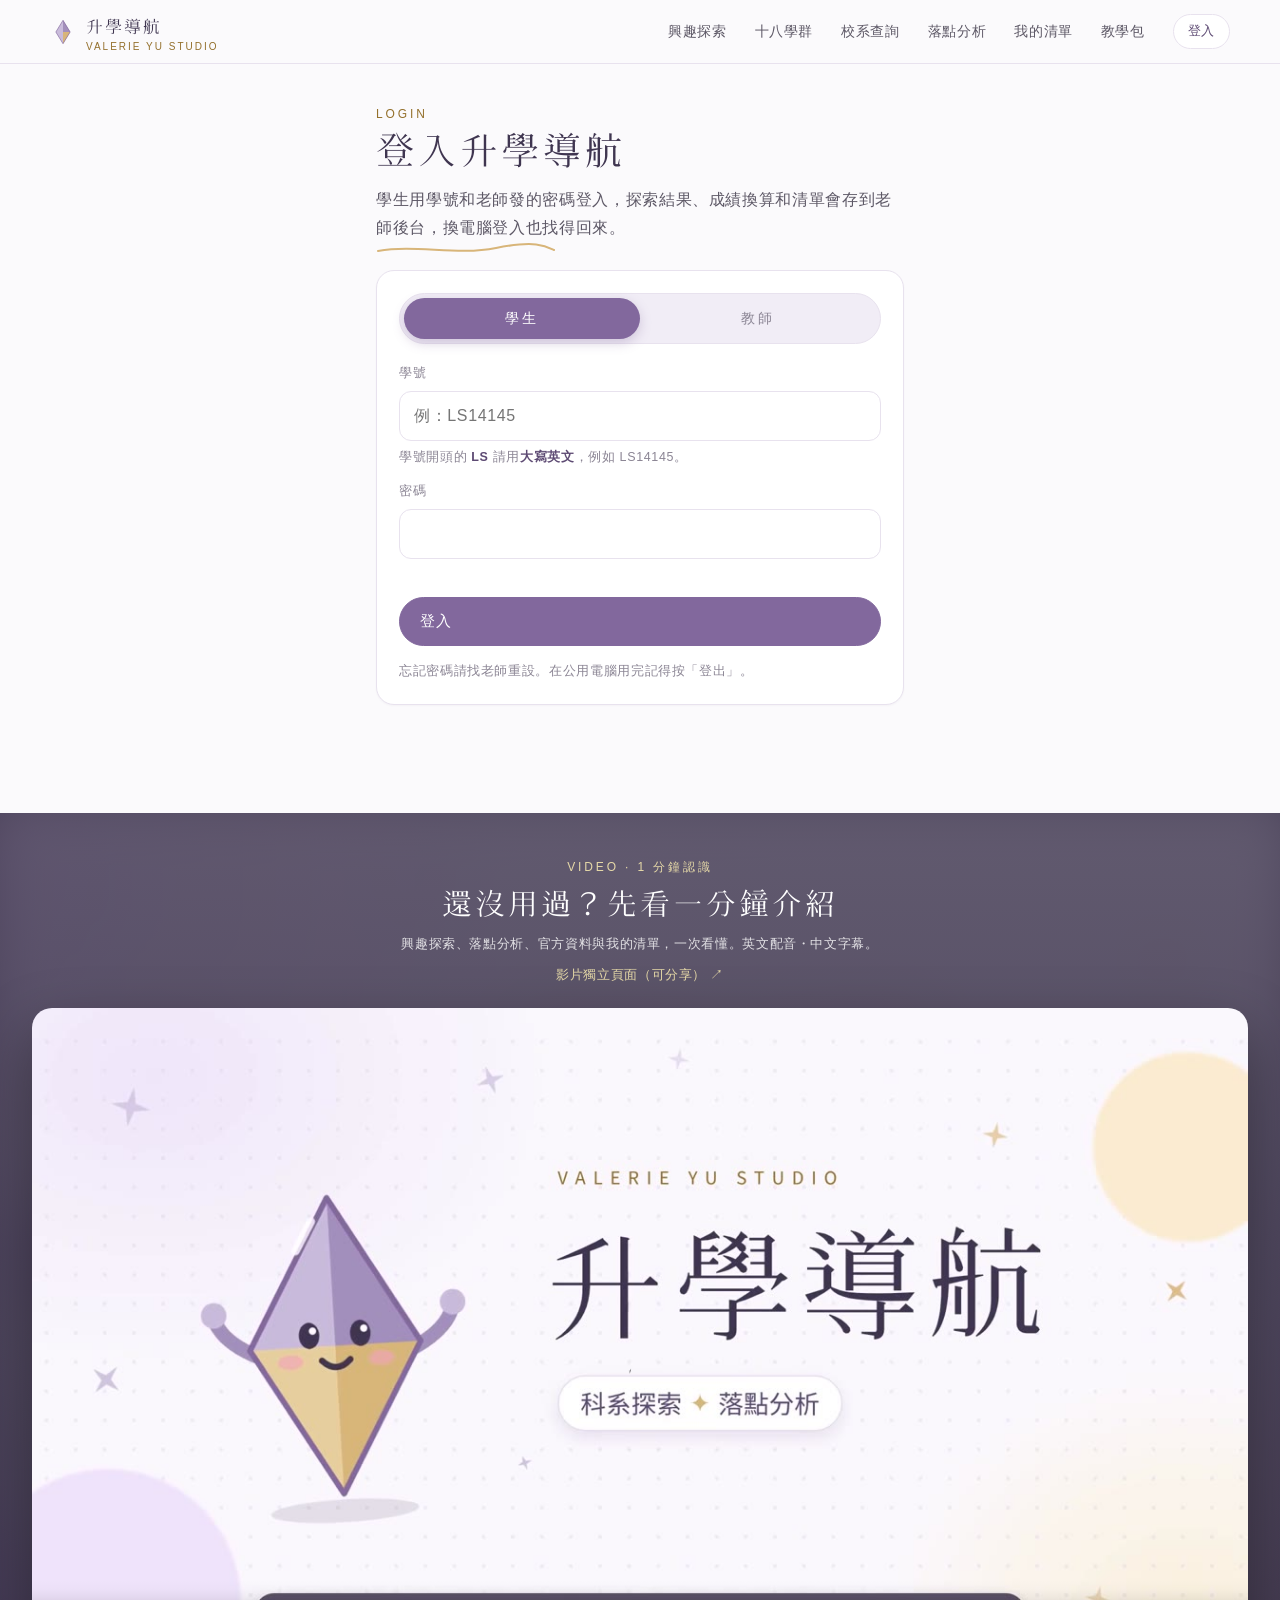
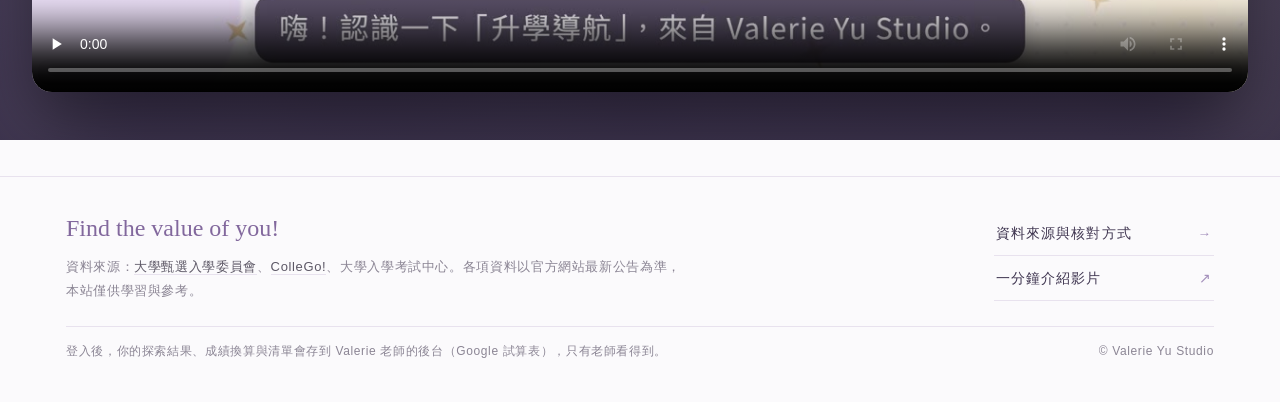
==== commit bf08b83e: "feat(college-nav): 手機可安裝成 App（manifest、圖示、iOS 設定與加到主畫面提示） Co-Authored-By: Claude Opus 5.5 <noreply@a" ====
--- a/college-nav/index.html
+++ b/college-nav/index.html
@@ -12,6 +12,13 @@
 <link href="https://fonts.googleapis.com/css2?family=Pinyon+Script&family=Cactus+Classical+Serif&family=Chiron+Hei+HK:wght@300;400;500;700&family=Noto+Serif+TC:wght@500;700&family=Noto+Sans+TC:wght@300;400;500;700&display=swap" rel="stylesheet">
 <link rel="stylesheet" href="s.6122e18d.css">
 <link rel="icon" href="data:image/svg+xml,%3Csvg xmlns='http://www.w3.org/2000/svg' viewBox='0 0 40 40'%3E%3Cpath d='M20 2 31 20 20 38 9 20Z' fill='%23a38fbb'/%3E%3Cpath d='M20 20 31 20 20 38Z' fill='%23d8b579'/%3E%3C/svg%3E">
+<link rel="manifest" href="manifest.webmanifest">
+<meta name="theme-color" content="#82689d">
+<meta name="mobile-web-app-capable" content="yes">
+<meta name="apple-mobile-web-app-capable" content="yes">
+<meta name="apple-mobile-web-app-title" content="升學導航">
+<meta name="apple-mobile-web-app-status-bar-style" content="default">
+<link rel="apple-touch-icon" href="icons/apple-touch-icon.png">
 </head>
 <body>
 <header class="bar">
@@ -45,5 +52,6 @@
 </footer>
 <script src="config.js"></script>
 <script src="a.f8681fbe.js"></script>
+<script src="install.js" defer></script>
 </body>
 </html>
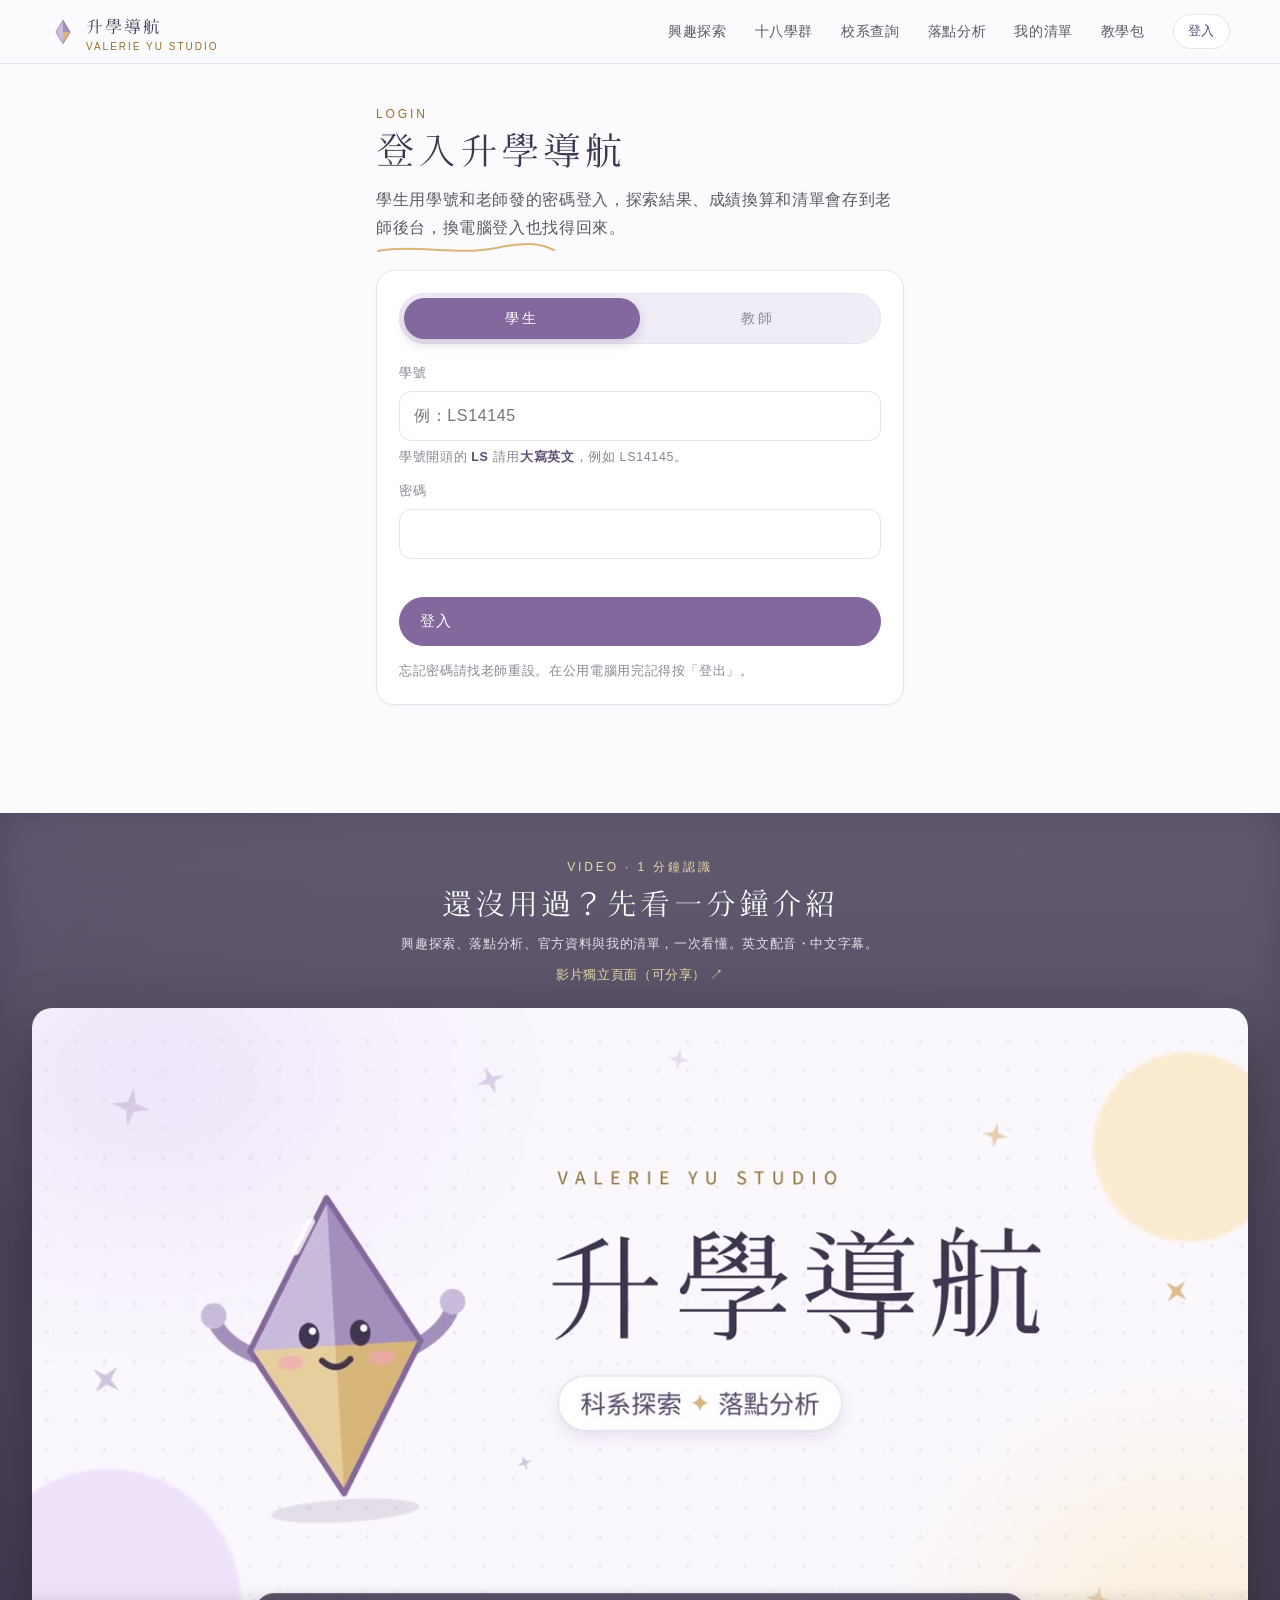
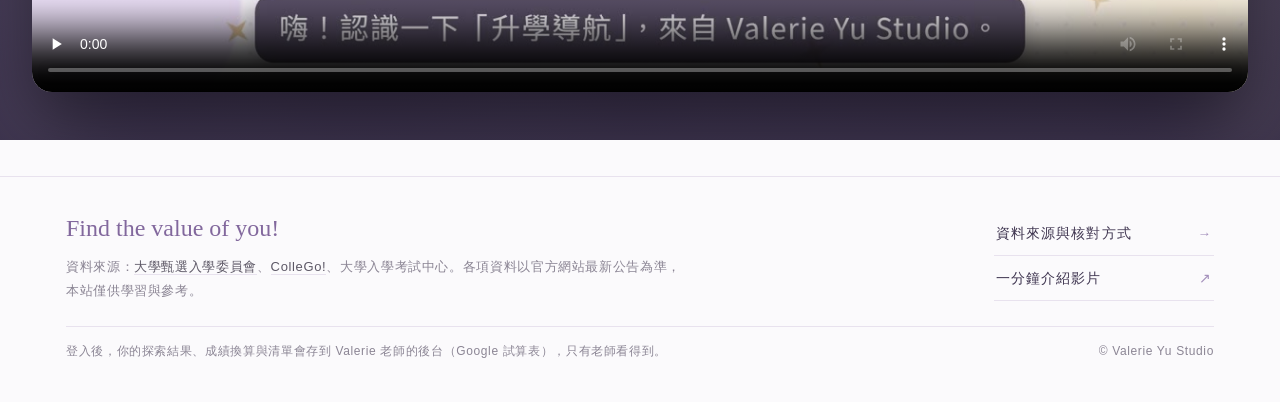
==== commit 5e55fd5e: "升學導航：教師登入後可直接用學生畫面預覽（不寫入後台） Co-Authored-By: Claude Opus 5.5 <noreply@anthropic.com> Claude-Session: " ====
--- a/college-nav/index.html
+++ b/college-nav/index.html
@@ -10,15 +10,8 @@
 <link rel="preconnect" href="https://fonts.googleapis.com">
 <link rel="preconnect" href="https://fonts.gstatic.com" crossorigin>
 <link href="https://fonts.googleapis.com/css2?family=Pinyon+Script&family=Cactus+Classical+Serif&family=Chiron+Hei+HK:wght@300;400;500;700&family=Noto+Serif+TC:wght@500;700&family=Noto+Sans+TC:wght@300;400;500;700&display=swap" rel="stylesheet">
-<link rel="stylesheet" href="s.6122e18d.css">
+<link rel="stylesheet" href="s.c5ec6ef0.css">
 <link rel="icon" href="data:image/svg+xml,%3Csvg xmlns='http://www.w3.org/2000/svg' viewBox='0 0 40 40'%3E%3Cpath d='M20 2 31 20 20 38 9 20Z' fill='%23a38fbb'/%3E%3Cpath d='M20 20 31 20 20 38Z' fill='%23d8b579'/%3E%3C/svg%3E">
-<link rel="manifest" href="manifest.webmanifest">
-<meta name="theme-color" content="#82689d">
-<meta name="mobile-web-app-capable" content="yes">
-<meta name="apple-mobile-web-app-capable" content="yes">
-<meta name="apple-mobile-web-app-title" content="升學導航">
-<meta name="apple-mobile-web-app-status-bar-style" content="default">
-<link rel="apple-touch-icon" href="icons/apple-touch-icon.png">
 </head>
 <body>
 <header class="bar">
@@ -51,7 +44,6 @@
 </div>
 </footer>
 <script src="config.js"></script>
-<script src="a.f8681fbe.js"></script>
-<script src="install.js" defer></script>
+<script src="a.ab109291.js"></script>
 </body>
 </html>
--- a/college-nav/s.c5ec6ef0.css
+++ b/college-nav/s.c5ec6ef0.css
@@ -0,0 +1 @@
+:root{--ink:#3f3550;--text:#5d5866;--muted:#8b8594;--primary:#82689d;--primary-deep:#5d4a73;--primary-light:#a38fbb;--wash:#f4f0f8;--gold:#d8b579;--gold-ink:#94702c;--gold-wash:#faf3e4;--line:#e8e2ee;--card:#ffffff;--page:#fbfafc;--safe:#3f7f6a;--safe-wash:#e6f2ec;--fit:#94702c;--fit-wash:#faf1dc;--dream:#a24c6b;--dream-wash:#f8e6ec;--none:#8b8594;--none-wash:#f1eff3;--shadow:0 24px 48px -24px rgba(74,59,92,.32),0 2px 6px rgba(74,59,92,.05);--title:'Cactus Classical Serif','Noto Serif TC','Songti TC','PMingLiU',serif;--body:'Chiron Hei HK','Noto Sans TC','PingFang TC','Microsoft JhengHei',sans-serif;--sig:'Pinyon Script','Snell Roundhand',cursive;--bar-h:64px;--radius:18px;color-scheme:light}*{box-sizing:border-box}html{scroll-behavior:smooth}body{margin:0;background:var(--page);color:var(--text);font-family:var(--body);font-size:16px;line-height:1.75;letter-spacing:.04em;-webkit-font-smoothing:antialiased}a{color:var(--primary-deep);text-decoration:none}a:hover{color:var(--primary)}button,input,select{font:inherit;letter-spacing:inherit}h1,h2,h3,h4{font-family:var(--title);color:var(--ink);font-weight:400;letter-spacing:.1em;line-height:1.35;margin:0}.sig{font-family:var(--sig);color:var(--primary);letter-spacing:0}.eyebrow{font-size:12px;letter-spacing:.24em;color:var(--gold-ink);text-transform:uppercase;font-weight:500}.muted{color:var(--muted)}.small{font-size:13px}.hide{display:none!important}.bar{position:sticky;top:0;z-index:50;height:var(--bar-h);display:flex;align-items:center;gap:16px;padding:0 max(16px,calc((100vw - 1180px)/ 2));background:rgba(251,250,252,.88);backdrop-filter:blur(12px);border-bottom:1px solid var(--line)}.brand{display:flex;align-items:center;gap:10px;color:var(--ink);white-space:nowrap}.brand svg{width:26px;height:26px}.brand b{font-family:var(--title);font-weight:400;font-size:17px;letter-spacing:.12em}.brand small{display:block;font-size:10px;letter-spacing:.2em;color:var(--gold-ink);line-height:1}.nav{display:flex;gap:4px;margin-left:auto;overflow-x:auto;scrollbar-width:none}.nav::-webkit-scrollbar{display:none}.nav a{padding:6px 12px;border-radius:999px;font-size:14px;color:var(--text);white-space:nowrap}.nav a.on{background:var(--wash);color:var(--primary-deep)}.nav a .cnt{display:inline-block;min-width:18px;margin-left:4px;padding:0 5px;border-radius:9px;background:var(--gold);color:#fff;font-size:11px;line-height:18px;text-align:center}@media (max-width:860px){.bar{padding:0 12px;backdrop-filter:none;-webkit-backdrop-filter:none;background:#fbfafc}.brand small{display:none}.nav{position:fixed;left:0;right:0;bottom:0;margin:0;justify-content:space-around;background:rgba(255,255,255,.96);border-top:1px solid var(--line);padding:6px 4px calc(6px + env(safe-area-inset-bottom));z-index:60}.nav a{font-size:12px;padding:6px 8px}main{padding-bottom:72px}}main{min-height:calc(100vh - var(--bar-h))}.wrap{max-width:1180px;margin:0 auto;padding:0 16px}.page{padding-top:40px;padding-bottom:80px}.page-head{position:relative;margin-bottom:28px}.page-head h1{font-size:clamp(26px,4vw,38px)}.page-head p{max-width:720px;margin:10px 0 0}.page-head .draw{position:absolute;left:0;bottom:-14px;width:180px;height:14px;overflow:visible}.draw path{fill:none;stroke:var(--gold);stroke-width:2;stroke-linecap:round;stroke-dasharray:400;stroke-dashoffset:400;animation:draw 1.4s .2s ease forwards}@keyframes draw{to{stroke-dashoffset:0}}@media (prefers-reduced-motion:reduce){.draw path{animation:none;stroke-dashoffset:0}}.card{background:var(--card);border:1px solid var(--line);border-radius:var(--radius);box-shadow:0 1px 2px rgba(74,59,92,.04)}.card.pad{padding:22px}.grid{display:grid;gap:16px}.g2{grid-template-columns:repeat(auto-fill,minmax(320px,1fr))}.g3{grid-template-columns:repeat(auto-fill,minmax(250px,1fr))}.g4{grid-template-columns:repeat(4,1fr)}.two{grid-template-columns:repeat(2,1fr)}@media (max-width:900px){.g4{grid-template-columns:repeat(2,1fr)}}@media (max-width:640px){.two{grid-template-columns:1fr}}@media (max-width:520px){.g2,.g3,.g4{grid-template-columns:1fr}}.btn{display:inline-flex;align-items:center;gap:8px;padding:10px 20px;border-radius:999px;border:1px solid var(--primary);background:var(--primary);color:#fff;cursor:pointer;font-size:15px;transition:.2s}.btn:hover{background:var(--primary-deep);border-color:var(--primary-deep);color:#fff}.btn.ghost{background:0 0;color:var(--primary-deep)}.btn.ghost:hover{background:var(--wash);color:var(--primary-deep)}.btn.gold{background:var(--gold);border-color:var(--gold);color:#fff}.btn.sm{padding:5px 12px;font-size:13px}.chip{display:inline-flex;align-items:center;gap:4px;padding:3px 10px;border-radius:999px;font-size:12px;border:1px solid var(--line);background:#fff;color:var(--text);cursor:pointer;white-space:nowrap}.chip.on{background:var(--primary);border-color:var(--primary);color:#fff}.tag{display:inline-block;padding:1px 8px;border-radius:6px;font-size:12px;background:var(--wash);color:var(--primary-deep);white-space:nowrap}.tag.gold{background:var(--gold-wash);color:var(--gold-ink)}.lv{display:inline-block;min-width:44px;text-align:center;padding:2px 10px;border-radius:999px;font-size:13px;font-weight:500;white-space:nowrap}.lv.保底{background:var(--safe-wash);color:var(--safe)}.lv.剛好{background:var(--fit-wash);color:var(--fit)}.lv.夢幻{background:var(--dream-wash);color:var(--dream)}.lv.未應考,.lv.未過檢定,.lv.無資料{background:var(--none-wash);color:var(--none)}.vf{font-size:11px;padding:1px 7px;border-radius:6px;white-space:nowrap}.vf.ok{background:var(--safe-wash);color:var(--safe)}.vf.chk{background:var(--gold-wash);color:var(--gold-ink)}.vf.one{background:var(--none-wash);color:var(--muted)}input[type=search],input[type=text],select{width:100%;padding:10px 14px;border:1px solid var(--line);border-radius:12px;background:#fff;color:var(--ink);outline:0}input:focus,select:focus{border-color:var(--primary-light);box-shadow:0 0 0 3px var(--wash)}label.f{display:block;font-size:13px;color:var(--muted);margin-bottom:4px}table.t{width:100%;border-collapse:collapse;font-size:14px}table.t th{font-weight:500;color:var(--primary-deep);background:var(--wash);padding:8px 10px;text-align:left;white-space:nowrap}table.t td{padding:8px 10px;border-top:1px solid var(--line);vertical-align:top}.scroll-x{overflow-x:auto;-webkit-overflow-scrolling:touch}.hero{position:relative;overflow:hidden;padding:70px 0 40px}.hero .wrap{display:grid;grid-template-columns:1.1fr .9fr;align-items:center;gap:40px}.hero h1{font-size:clamp(30px,5vw,52px);letter-spacing:.14em}.hero .sig{font-size:clamp(32px,4.4vw,52px);display:block;margin:6px 0 10px}.hero p{max-width:520px}.crystal{width:100%;max-width:400px;margin:0 auto;display:block}.crystal .spin{transform-origin:200px 200px;animation:float 6s ease-in-out infinite}@keyframes float{50%{transform:translateY(-8px)}}@media (max-width:860px){.hero .wrap{grid-template-columns:1fr}.crystal{max-width:240px}}.entry{display:flex;flex-direction:column;gap:10px;padding:24px;min-height:200px;position:relative;transition:.25s;color:var(--text)}.entry:hover{transform:translateY(-3px);box-shadow:var(--shadow);color:var(--text)}.entry .no{font-family:var(--title);color:var(--gold);font-size:28px;line-height:1}.entry h3{font-size:21px}.entry .go{margin-top:auto;color:var(--primary-deep);font-size:14px}.entry svg.ico{width:44px;height:44px}.notice{border-left:3px solid var(--gold);background:var(--gold-wash);padding:14px 18px;border-radius:0 12px 12px 0;font-size:14px;color:var(--ink)}.q{padding:18px 20px;display:grid;grid-template-columns:36px 1fr;gap:4px 10px}.q .n{font-family:var(--title);color:var(--gold-ink);font-size:20px}.q .opts{grid-column:2;display:flex;gap:6px;flex-wrap:wrap;margin-top:6px}.q .opts button{flex:1;min-width:84px;padding:7px 4px;border-radius:10px;border:1px solid var(--line);background:#fff;color:var(--text);font-size:13px;cursor:pointer}.q .opts button.on{background:var(--primary);border-color:var(--primary);color:#fff}.q.done{opacity:.72}.progress{position:sticky;top:var(--bar-h);z-index:5;background:var(--page);padding:10px 0}.progress .bar2{height:6px;border-radius:3px;background:var(--line);overflow:hidden}.progress .bar2 i{display:block;height:100%;background:linear-gradient(90deg,var(--primary-light),var(--gold));transition:width .3s}.rank{display:grid;grid-template-columns:28px 120px 1fr 40px;align-items:center;gap:10px;font-size:14px;margin:6px 0}.rank .b{height:10px;border-radius:5px;background:var(--wash);overflow:hidden}.rank .b i{display:block;height:100%;background:var(--primary-light)}.rank.top .b i{background:linear-gradient(90deg,var(--primary),var(--gold))}.filters{display:grid;grid-template-columns:2fr 1fr 1fr;gap:12px;padding:18px}@media (max-width:760px){.filters{grid-template-columns:1fr}}.chips{display:flex;gap:6px;flex-wrap:wrap;padding:0 18px 16px}.res{display:grid;grid-template-columns:1fr auto;gap:6px 16px;padding:16px 20px;border-top:1px solid var(--line)}.res:first-child{border-top:none}.res h4{font-size:17px;letter-spacing:.06em}.res h4 small{font-family:var(--body);font-size:12px;color:var(--muted);margin-left:6px;letter-spacing:.04em}.res .rule{font-size:13px;display:flex;flex-wrap:wrap;gap:4px 14px}.res .rule b{font-weight:500;color:var(--ink)}.star{width:38px;height:38px;border-radius:50%;border:1px solid var(--line);background:#fff;cursor:pointer;display:grid;place-items:center;color:var(--muted)}.star.on{background:var(--gold);border-color:var(--gold);color:#fff}.pager{display:flex;justify-content:center;gap:8px;padding:16px}.kv{display:grid;grid-template-columns:120px 1fr;gap:6px 14px;font-size:14px}.kv dt{color:var(--muted)}.kv dd{margin:0;color:var(--ink)}.yr{font-family:var(--title);font-size:18px;color:var(--primary-deep)}.steps{display:flex;flex-direction:column;gap:6px}.steps .s{display:grid;grid-template-columns:62px 1fr auto auto;gap:10px;align-items:center;padding:8px 12px;border-radius:10px;background:var(--wash);font-size:14px}.steps .s .i{font-size:12px;color:var(--muted)}.score-in{display:grid;grid-template-columns:repeat(6,minmax(0,1fr));gap:10px}@media (max-width:640px){.score-in{grid-template-columns:repeat(3,1fr)}}.score-in .f input{text-align:center;font-size:20px;font-family:var(--title);padding:8px}.conv td.n{text-align:center;font-family:var(--title);font-size:17px;color:var(--ink)}.sumbox{display:flex;gap:12px;flex-wrap:wrap}.sumbox .card{flex:1;min-width:130px;padding:14px 16px;text-align:center}.sumbox .card b{display:block;font-family:var(--title);font-size:30px;font-weight:400;color:var(--ink)}.place-row td{font-size:13px}.why{font-size:12px;color:var(--muted);line-height:1.6}footer{border-top:1px solid var(--line);padding:30px 0 40px;font-size:13px;color:var(--muted)}footer .sig{font-size:24px}.empty{padding:40px 20px;text-align:center;color:var(--muted)}.loading{padding:80px 0;text-align:center;color:var(--muted)}@media print{.bar,.nav,.noprint,footer{display:none!important}body{background:#fff}.card{box-shadow:none}}.stepper{display:grid;grid-template-columns:repeat(4,1fr);gap:8px;margin-bottom:20px}.stp{display:flex;flex-direction:column;gap:2px;align-items:flex-start;text-align:left;padding:12px 14px;border:1px solid var(--line);border-radius:14px;background:var(--card);color:var(--text);cursor:pointer}.stp b{font-family:var(--title);font-weight:400;font-size:18px;color:var(--ink);letter-spacing:.08em}.stp small{font-size:12px;color:var(--muted)}.stp.on{border-color:var(--primary);box-shadow:0 0 0 3px var(--wash)}.stp.ok small{color:var(--safe)}@media (max-width:640px){.stepper{grid-template-columns:repeat(2,1fr)}}.q.pair .pl{grid-column:2;display:grid;grid-template-columns:1fr auto 1fr;gap:10px;align-items:center;font-size:14px;color:var(--ink)}.q.pair .pl>span:last-child{text-align:right}.opts.dots{margin:0;flex-wrap:nowrap;gap:8px}.opts.dots button{flex:none;min-width:0;width:28px;height:28px;border-radius:50%;padding:0}.opts.dots button:first-child,.opts.dots button:nth-child(5){width:34px;height:34px}@media (max-width:560px){.q.pair .pl{grid-template-columns:1fr 1fr}.q.pair .pl .opts{grid-column:1/-1;grid-row:2;justify-content:center}}.hcode{display:flex;gap:10px;margin:6px 0 8px}.hcode span{width:56px;height:56px;display:grid;place-items:center;border-radius:14px;background:var(--wash);color:var(--primary-deep);font-family:var(--title);font-size:30px}.hcode span:first-child{background:var(--primary);color:#fff}.hex{width:100%;max-width:340px;display:block;margin:6px auto 0}.apt{display:grid;grid-template-columns:90px 1fr 32px;gap:10px;align-items:center;font-size:14px;margin:7px 0}.apt .b{position:relative;height:10px;border-radius:5px;background:var(--wash)}.apt .b i{display:block;height:100%;border-radius:5px;background:linear-gradient(90deg,var(--primary-light),var(--primary))}.apt .b em{position:absolute;top:-3px;width:3px;height:16px;border-radius:2px;background:var(--gold);transform:translateX(-50%)}.apt .n{text-align:right;font-variant-numeric:tabular-nums;color:var(--muted)}.sty{display:grid;grid-template-columns:84px 1fr 84px;gap:10px;align-items:center;font-size:13px;margin:8px 0;color:var(--muted)}.sty span:last-child{text-align:right}.sty .on{color:var(--primary-deep);font-weight:500}.sty .track{position:relative;height:2px;background:var(--line)}.sty .track i{position:absolute;top:-6px;width:14px;height:14px;border-radius:50%;background:var(--gold);transform:translateX(-50%);box-shadow:0 0 0 3px var(--gold-wash)}.fit{color:var(--text);transition:.2s}.fit:hover{box-shadow:var(--shadow);color:var(--text)}.fit-h{display:grid;grid-template-columns:32px 1fr auto;gap:10px;align-items:center}.fit-h h3{font-size:19px}.fit-h .rk{font-family:var(--title);font-size:22px;color:var(--gold)}.fit-h b{font-family:var(--title);font-weight:400;font-size:26px;color:var(--primary-deep)}@media (max-width:640px){.stp .eyebrow{font-size:10px;letter-spacing:.12em}.stp{padding:10px 12px}}.acct{flex:none;display:inline-flex;align-items:center;gap:6px;padding:5px 14px;border:1px solid var(--line);border-radius:999px;font-size:13px;color:var(--primary-deep);background:#fff;white-space:nowrap}.acct.in{border-color:var(--primary-light)}.acct .dot{width:7px;height:7px;border-radius:50%;background:var(--gold)}@media (max-width:860px){.acct{margin-left:auto}}.narrow{max-width:560px}.login label.f{display:block;margin:12px 0 6px;font-size:13px;color:var(--muted)}.login label.f:first-of-type{margin-top:4px}.login input[type=password]{width:100%;padding:10px 14px;border:1px solid var(--line);border-radius:12px;background:#fff;color:var(--ink);outline:0}.login .btn[type=submit]{margin-top:6px}.err{min-height:1.4em;margin:10px 0 4px;font-size:13px;color:var(--dream)}#toast{position:fixed;left:50%;bottom:90px;transform:translate(-50%,20px);opacity:0;pointer-events:none;background:var(--ink);color:#fff;padding:10px 18px;border-radius:999px;font-size:14px;transition:.25s;z-index:99;max-width:calc(100vw - 32px)}#toast.show{opacity:1;transform:translate(-50%,0)}.tfil{display:grid;grid-template-columns:160px 1fr auto auto auto;gap:10px;align-items:center}@media (max-width:760px){.tfil{grid-template-columns:1fr 1fr}.tfil input{grid-column:1/-1;grid-row:1}}.tsum{display:grid;grid-template-columns:repeat(5,1fr);gap:12px;padding:0}.tsum .card{padding:14px 16px;display:flex;flex-direction:column;gap:2px}.tsum b{font-family:var(--title);font-size:26px;font-weight:400;color:var(--primary-deep)}@media (max-width:640px){.tsum{grid-template-columns:repeat(3,1fr)}}.kvl{display:flex;justify-content:space-between;gap:10px;padding:6px 0;border-bottom:1px dashed var(--line);font-size:14px}.kvl b{font-weight:500;color:var(--primary-deep)}table.tt td{vertical-align:middle}tr.trow{cursor:pointer}tr.trow:hover td{background:var(--wash)}.code3{font-family:var(--title);font-weight:400;letter-spacing:.15em;color:var(--primary-deep)}.okt{color:var(--safe)}table.kvt th{width:6.5em;background:0 0;padding-left:0}table.kvt td{border-top:1px solid var(--line)}.tgrid{display:grid;grid-template-columns:repeat(3,minmax(0,1fr));gap:16px}@media (max-width:760px){.tgrid{grid-template-columns:1fr}}.tsum{grid-template-columns:repeat(5,minmax(0,1fr))}@media (max-width:640px){.tsum{grid-template-columns:repeat(3,minmax(0,1fr))}.tsum .card{padding:10px 12px}.tsum b{font-size:22px}}@media (max-width:760px){.tfil{grid-template-columns:repeat(2,minmax(0,1fr))}.tfil>*{min-width:0}}.tgrid .card,.tsum .card{min-width:0}.ltabs{display:grid;grid-template-columns:1fr 1fr;gap:6px;padding:5px;margin-bottom:14px;border:1px solid var(--line);border-radius:999px;background:#fff}.ltabs a{text-align:center;padding:8px 10px;border-radius:999px;font-size:14px;color:var(--text)}.ltabs a.on{background:var(--primary);color:#fff}.login.tl{border-top:3px solid var(--gold)}.unit-h{font-size:22px;margin:8px 0 12px}.fcard{display:flex;gap:16px;align-items:flex-start}.ficon{flex:none;width:54px;height:64px;border-radius:10px;display:flex;align-items:flex-end;justify-content:center;padding-bottom:9px;font-size:12px;font-weight:500;letter-spacing:.06em;color:#fff;background:var(--primary);position:relative}.ficon::before{content:"";position:absolute;top:0;right:0;width:16px;height:16px;background:linear-gradient(225deg,#fff 50%,rgba(255,255,255,.45) 50%);border-radius:0 10px 0 4px}.ficon.pdf{background:#a24c6b}.ficon.ppt{background:#c27a3e}.ficon.xls{background:#3f7f6a}.ficon.doc{background:#4f6fa6}.fmeta{min-width:0;flex:1}.fmeta h3{font-size:17px;margin:0 0 4px;color:var(--ink);word-break:break-word}.fmeta p{margin:0}.fbtn{display:flex;gap:8px;align-items:center;flex-wrap:wrap;margin-top:10px!important}.fst{margin-left:4px}.lock{display:flex;gap:18px;align-items:flex-start}@media (max-width:860px){.nav a{padding:6px 5px;font-size:11.5px}}.staff{display:flex;justify-content:flex-end;margin-top:14px;padding-top:12px;border-top:1px dashed var(--line)}.staff-link{display:inline-flex;align-items:center;gap:6px;font-size:12px;letter-spacing:.08em;color:var(--muted);padding:4px 10px;border:1px solid transparent;border-radius:999px;transition:.2s}.staff-link:hover{color:var(--primary-deep);border-color:var(--line);background:#fff}.tl-stage{min-height:calc(100vh - 64px);display:flex;align-items:center;justify-content:center;padding:48px 16px 96px;background:radial-gradient(1200px 500px at 20% 0,rgba(216,181,121,.18),transparent 60%),linear-gradient(160deg,#2c2338 0,#3d3150 55%,#2a2233 100%)}.tl-panel{width:100%;max-width:880px;display:grid;grid-template-columns:1.05fr 1fr;border-radius:22px;overflow:hidden;box-shadow:0 30px 80px rgba(10,6,18,.45);border:1px solid rgba(216,181,121,.35)}.tl-side{padding:44px 40px;color:#efe8f6;background:linear-gradient(180deg,rgba(255,255,255,.04),rgba(255,255,255,0));position:relative}.tl-side::after{content:"";position:absolute;right:0;top:40px;bottom:40px;width:1px;background:linear-gradient(transparent,rgba(216,181,121,.5),transparent)}.tl-emblem{width:56px;height:56px;margin-bottom:18px}.tl-eyebrow{display:block;font-size:11px;letter-spacing:.32em;color:#d8b579;margin-bottom:6px}.tl-side h1{font-family:var(--title);font-weight:400;font-size:34px;letter-spacing:.12em;margin:0 0 12px;color:#fff}.tl-side p{font-size:14px;line-height:1.9;color:#cfc4dc;margin:0 0 18px}.tl-list{list-style:none;padding:0;margin:0;font-size:13.5px;color:#e6dcf0}.tl-list li{padding:6px 0 6px 18px;position:relative}.tl-list li::before{content:"";position:absolute;left:0;top:13px;width:7px;height:7px;transform:rotate(45deg);background:#d8b579}.tl-form{background:#fbfafc;padding:44px 40px}.tl-form h2{font-size:22px;margin:0 0 6px;color:var(--ink)}.tl-form label.f{display:block;margin:14px 0 6px;font-size:13px;color:var(--muted)}.tl-form input{width:100%;padding:11px 14px;border:1px solid var(--line);border-radius:12px;background:#fff;color:var(--ink);outline:0}.tl-form input:focus{border-color:#d8b579;box-shadow:0 0 0 3px rgba(216,181,121,.2)}.tl-btn{width:100%;margin-top:6px;background:#2c2338;border-color:#2c2338}.tl-btn:hover{background:#3d3150}.tl-note{font-size:12px;line-height:1.7;color:var(--muted);margin:14px 0 10px}.tl-back{font-size:13px}@media (max-width:760px){.tl-panel{grid-template-columns:1fr}.tl-side{padding:30px 24px}.tl-side::after{display:none}.tl-side h1{font-size:28px}.tl-list{display:none}.tl-form{padding:30px 24px}.tl-stage{align-items:flex-start;padding-top:24px}}.upl{margin-bottom:22px;border-left:3px solid var(--gold)}.upl-g{display:grid;grid-template-columns:1.1fr 1.4fr 1.2fr auto auto;gap:12px;align-items:end;margin-top:8px}.upl-g label span{display:block;font-size:12px;color:var(--muted);margin-bottom:5px}.upl-g input:not([type=checkbox]){width:100%;padding:8px 12px;border:1px solid var(--line);border-radius:10px;background:#fff;font-size:13px;min-width:0}.upl-g .chk{display:flex;align-items:center;gap:6px;font-size:13px;white-space:nowrap;padding-bottom:9px}.fdel{color:var(--dream);border-color:rgba(162,76,107,.35)}@media (max-width:860px){.upl-g{grid-template-columns:1fr 1fr}.upl-g label:nth-child(2){grid-column:1/-1}}.lsw{position:relative;display:grid;grid-template-columns:1fr 1fr;padding:4px;margin:0 0 18px;border-radius:999px;background:#f1edf6;border:1px solid var(--line)}.lsw a{position:relative;z-index:1;text-align:center;padding:8px 0;font-size:14px;letter-spacing:.2em;color:var(--muted);border-radius:999px;transition:color .25s}.lsw a.on{color:#fff}.lsw i{position:absolute;top:4px;bottom:4px;left:4px;width:calc(50% - 4px);border-radius:999px;background:var(--primary);transition:transform .3s cubic-bezier(.3,.7,.3,1),background .3s;box-shadow:0 4px 12px rgba(130,104,157,.3)}.lsw a.on:last-of-type~i{transform:translateX(100%);background:#2c2338}.tl-form .lsw{background:#f3eff7}.vstat{margin-top:16px}.vstat-h{display:flex;justify-content:space-between;align-items:flex-end;gap:16px;flex-wrap:wrap;margin-bottom:10px}.vstat-k{display:grid;grid-template-columns:repeat(4,minmax(0,1fr));gap:18px}.vstat-k span{display:block;font-size:12px;color:var(--muted)}.vstat-k b{font-family:var(--title);font-weight:400;font-size:24px;color:var(--primary-deep)}.vstat-c{width:100%;height:auto;display:block}@media (max-width:640px){.vstat-k{grid-template-columns:repeat(2,minmax(0,1fr));width:100%}}.lsw button{position:relative;z-index:1;border:0;background:0 0;padding:8px 0;font:inherit;font-size:14px;letter-spacing:.2em;color:var(--muted);border-radius:999px;cursor:pointer;transition:color .25s}.lsw button.on{color:#fff}.lsw button.on:nth-of-type(2)~i{transform:translateX(100%);background:#3d3150}.login .hint{margin:6px 0 0;font-size:12.5px;color:var(--muted)}.login .hint b{color:var(--primary-deep);font-weight:600}.login.is-t{border-top:3px solid var(--gold)}.login.is-t .btn[type=submit]{background:#3d3150;border-color:#3d3150}.yb{display:flex;flex-direction:column;gap:16px}.yb-h{display:flex;justify-content:space-between;align-items:flex-start;gap:10px}.yb-h .yr{font-size:20px}.yb-h .yr small{font-size:14px;color:var(--muted);margin-left:4px}.yb-code{display:inline-block;margin-top:4px;font-size:12px;color:var(--muted);letter-spacing:.06em}.yb-sec{display:flex;flex-direction:column;gap:10px}.yb-l{font-size:14px;font-weight:500;color:var(--ink);letter-spacing:.06em}.yb-l small{font-weight:400;color:var(--muted);font-size:12px;margin-left:8px;letter-spacing:0}.chk-grid{display:grid;grid-template-columns:repeat(auto-fill,minmax(78px,1fr));gap:8px}.chk-t{border-radius:12px;padding:8px 6px;text-align:center;border:1px solid var(--line);background:#fff}.chk-t span{display:block;font-size:12.5px;color:var(--muted);letter-spacing:.1em}.chk-t b{display:block;font-family:var(--title);font-weight:400;font-size:17px;letter-spacing:.08em;color:var(--ink);margin-top:2px}.chk-t.lv5{background:#3d3150;border-color:#3d3150}.chk-t.lv5 span{color:#cfc4dc}.chk-t.lv5 b{color:#fff}.chk-t.lv4{background:var(--primary);border-color:var(--primary)}.chk-t.lv4 span{color:#ece5f4}.chk-t.lv4 b{color:#fff}.chk-t.lv3{background:var(--wash);border-color:#d9cfe6}.chk-t.lv3 b{color:var(--primary-deep)}.chk-t.lv1,.chk-t.lv2{background:#fff}.sv-list{list-style:none;margin:0;padding:0;display:flex;flex-direction:column;gap:8px}.sv-list li{display:grid;grid-template-columns:28px 1fr auto;gap:12px;align-items:center;padding:10px 14px;border-radius:14px;background:var(--wash)}.sv-n{width:24px;height:24px;border-radius:50%;background:var(--primary);color:#fff;font-size:12px;display:grid;place-items:center}.sv-s{display:flex;flex-wrap:wrap;align-items:center;gap:4px}.sj{display:inline-block;padding:3px 9px;border-radius:999px;background:#fff;border:1px solid #ddd3e8;font-size:13px;color:var(--ink);letter-spacing:.06em}.sj-plus{color:var(--muted);font-size:12px}.sv-v{display:flex;align-items:baseline;gap:4px;white-space:nowrap}.sv-v b{font-family:var(--title);font-weight:400;font-size:28px;line-height:1;color:var(--primary-deep)}.sv-v small{font-size:12px;color:var(--muted)}.yb-rat{margin:2px 0 0;font-size:13px;color:var(--muted);display:flex;flex-wrap:wrap;gap:6px 14px}.yb-rat b{color:var(--gold-ink);font-weight:600}.yb-img{align-self:flex-start;font-size:13px;padding:6px 12px;border:1px solid var(--line);border-radius:999px}.yb-img:hover{background:var(--wash)}.chk-grid{grid-template-columns:repeat(auto-fill,minmax(72px,1fr))}.chk-t em{font-style:normal;font-size:10.5px;margin-left:3px;padding:0 5px;border-radius:999px;background:var(--gold-wash);color:var(--gold-ink);letter-spacing:0}.sv-r{margin-left:6px;font-size:12px;font-weight:600;color:var(--gold-ink);background:var(--gold-wash);border-radius:999px;padding:2px 8px}.yb-note{margin:0;font-size:12px;color:var(--muted)}.sv-list li{min-width:0}.sv-s{min-width:0}.kv{grid-template-columns:minmax(0,120px) minmax(0,1fr)}.kv dd{min-width:0;overflow-wrap:anywhere}@media (max-width:560px){.kv{grid-template-columns:minmax(0,84px) minmax(0,1fr)}}.chk-t span{white-space:nowrap}.chk-t em{display:block;width:max-content;margin:3px auto 0}body,html{overflow-x:clip}.promo{position:relative;width:100vw;margin:28px 0 36px calc(50% - 50vw);padding:44px 16px 48px;display:flex;flex-direction:column;align-items:center;gap:22px;text-align:center;overflow:hidden;background:#2f2640;color:#fff;isolation:isolate}.promo::before{content:"";position:absolute;inset:-40px;background:var(--pv) center/cover;filter:blur(38px) saturate(1.2);opacity:.55;z-index:-1}.promo::after{content:"";position:absolute;inset:0;background:linear-gradient(180deg,rgba(47,38,64,.55),rgba(47,38,64,.82));z-index:-1}.promo-txt{max-width:640px}.promo-txt .eyebrow{color:#e6d9a8}.promo-txt h3{font-size:clamp(22px,3vw,30px);margin:6px 0 8px;color:#fff}.promo-txt p{color:rgba(255,255,255,.82);margin:0}.promo-v{width:auto;height:min(86vh,900px);aspect-ratio:9/16;max-width:100%}.promo-v video{display:block;width:100%;height:100%;object-fit:cover;border-radius:24px;background:#1f1a2b;box-shadow:0 24px 60px rgba(0,0,0,.35)}@media (max-width:640px){.promo{padding:30px 0 0;gap:18px}.promo-txt{padding:0 16px}.promo-v{width:100vw;height:auto}.promo-v video{border-radius:0;box-shadow:none}}.sv-v{flex-direction:column;align-items:flex-end;gap:3px}.sv-t{display:flex;align-items:baseline;gap:4px}.sv-a{font-size:12px;color:var(--muted);white-space:nowrap}.sv-a b{font-weight:600;color:var(--primary-deep);font-size:13px}.promo.wide .promo-v{width:min(1240px,calc(100vw - 64px),calc((100vh - 120px) * 16 / 9));height:auto;aspect-ratio:16/9}.promo.wide .promo-v video{border-radius:20px}.ft{display:grid;grid-template-columns:minmax(0,1fr) auto;gap:18px 48px;align-items:start}.ft-main p{margin:6px 0 0;max-width:620px;line-height:1.8}.ft-src a{color:var(--text);text-decoration:none;border-bottom:1px solid var(--line)}.ft-src a:hover{color:var(--primary);border-color:var(--primary-light)}.ft-links{display:flex;flex-direction:column;gap:2px;min-width:220px;padding-top:6px}.ft-links a{display:flex;justify-content:space-between;align-items:center;gap:16px;padding:9px 2px;border-bottom:1px solid var(--line);color:var(--ink);text-decoration:none;font-size:13.5px;letter-spacing:.08em}.ft-links a i{font-style:normal;color:var(--primary-light);transition:transform .2s}.ft-links a:hover{color:var(--primary)}.ft-links a:hover i{transform:translateX(3px)}.ft-b{grid-column:1/-1;margin:6px 0 0;padding-top:14px;border-top:1px solid var(--line);display:flex;justify-content:space-between;flex-wrap:wrap;gap:6px 20px;font-size:12px}@media (max-width:640px){.ft{grid-template-columns:1fr}.ft-links{min-width:0}}.acct-out{flex:none;margin-left:6px;padding:5px 12px;border:1px solid var(--line);border-radius:999px;background:0 0;font:inherit;font-size:13px;color:var(--muted);cursor:pointer;white-space:nowrap}.acct-out:hover{color:var(--primary-deep);border-color:var(--primary-light);background:#fff}.acct-out[hidden]{display:none}.pvbar{background:#3d3150;color:#fff;font-size:13px}.pvbar[hidden]{display:none}.pvbar .wrap{display:flex;align-items:center;gap:10px 16px;flex-wrap:wrap;padding-top:9px;padding-bottom:9px}.pv-tag{flex:none;padding:2px 10px;border-radius:999px;background:var(--gold);color:#3d3150;font-weight:600;letter-spacing:.1em;font-size:12px}.pv-txt{flex:1;min-width:220px;color:rgba(255,255,255,.85);line-height:1.6}.pv-act{display:flex;gap:8px;flex:none}.pv-act a,.pv-act button{padding:4px 12px;border-radius:999px;border:1px solid rgba(255,255,255,.4);background:0 0;color:#fff;font:inherit;font-size:12.5px;cursor:pointer;text-decoration:none;white-space:nowrap}.pv-act a{background:#fff;color:#3d3150;border-color:#fff}@media (max-width:640px){.pv-txt{font-size:12px}}
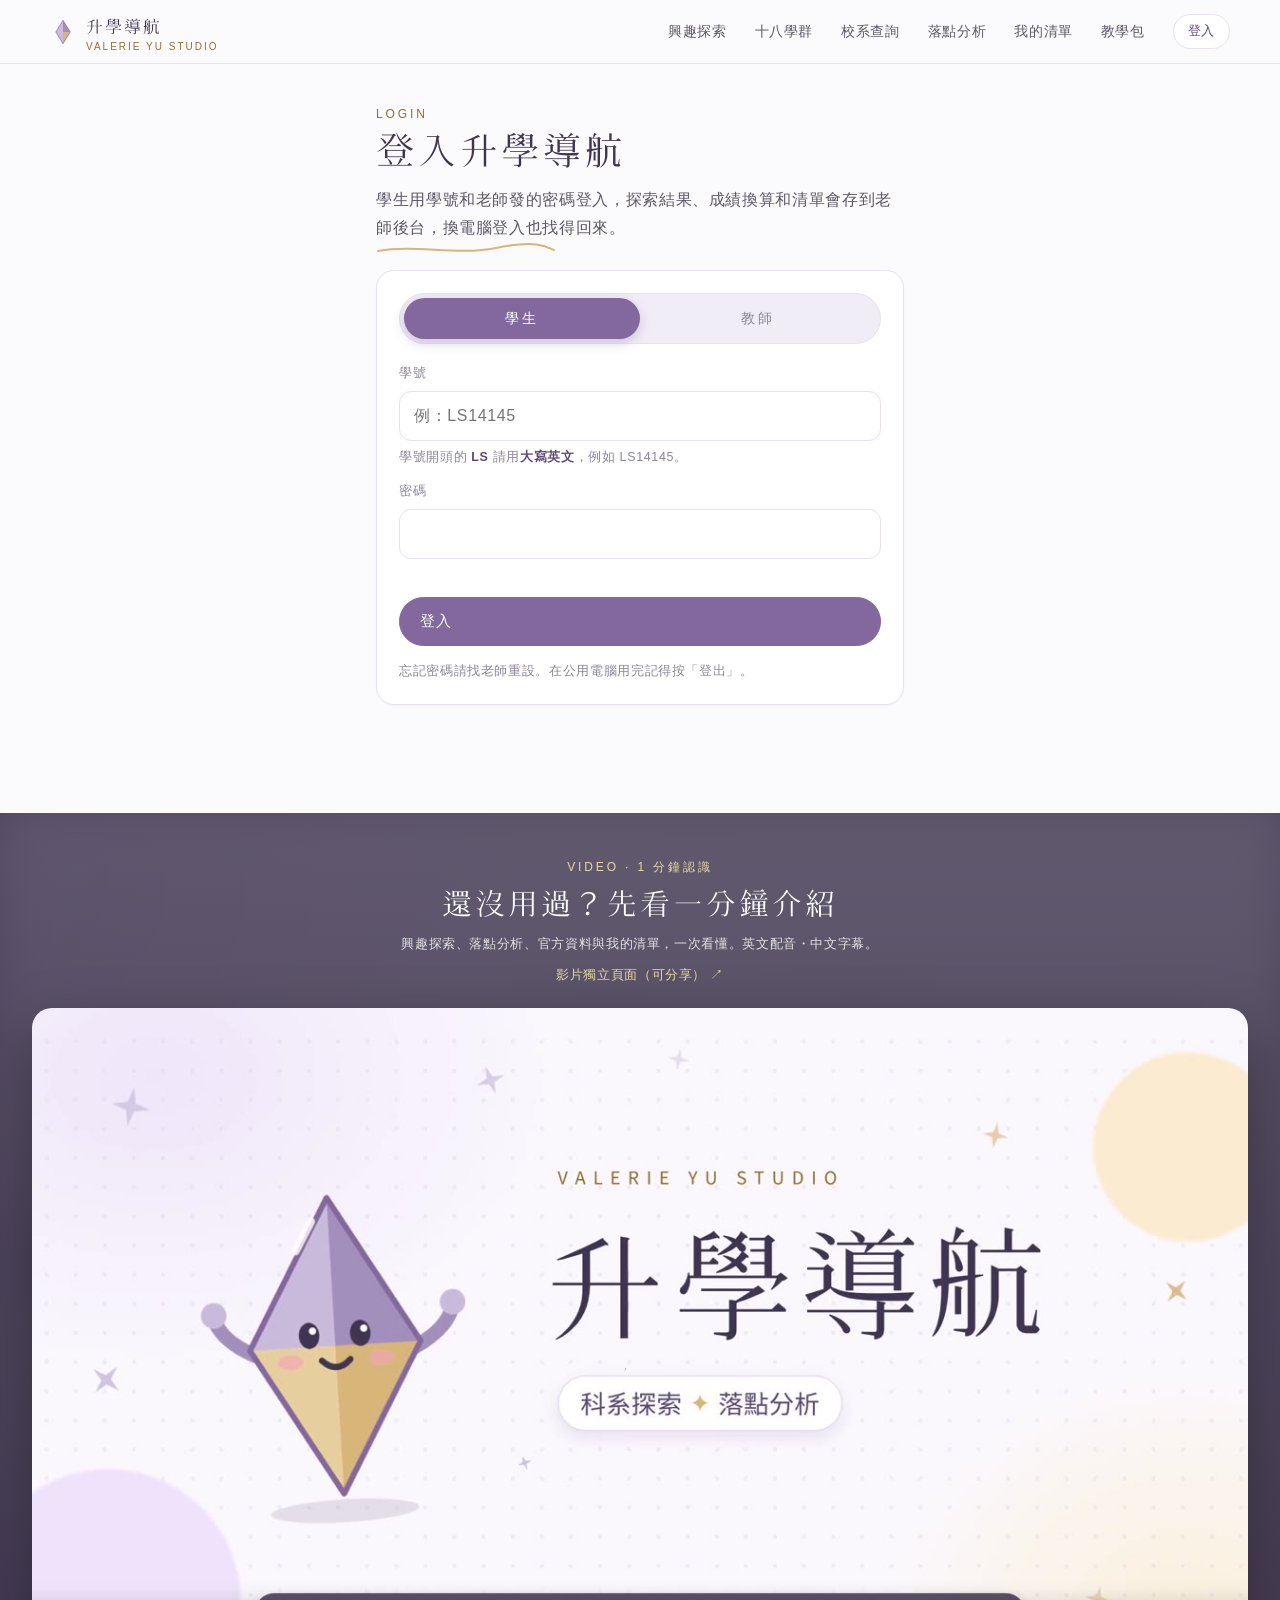
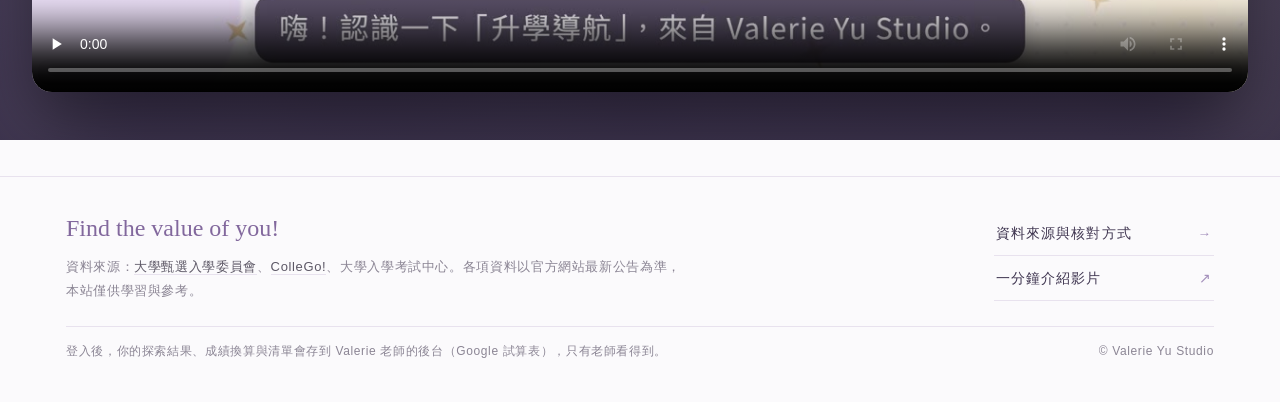
==== commit 4fd00bd4: "升學導航：教師可改密碼；資料檔編碼、擋 AI 爬蟲、防右鍵與複製 Co-Authored-By: Claude Opus 5.5 <noreply@anthropic.com> Claude-Sess" ====
--- a/college-nav/index.html
+++ b/college-nav/index.html
@@ -2,7 +2,10 @@
 <html lang="zh-Hant-TW">
 <head>
 <meta charset="utf-8">
-<meta name="robots" content="noindex,nofollow">
+<meta name="robots" content="noindex,nofollow,noarchive,nosnippet,noimageindex,noai,noimageai">
+<meta name="googlebot" content="noindex,nofollow,noarchive,nosnippet">
+<meta name="GPTBot" content="noindex,nofollow">
+<meta name="CCBot" content="noindex,nofollow">
 <meta name="referrer" content="no-referrer">
 <meta name="viewport" content="width=device-width,initial-scale=1,viewport-fit=cover">
 <title>升學導航｜Valerie Yu Studio</title>
@@ -10,7 +13,7 @@
 <link rel="preconnect" href="https://fonts.googleapis.com">
 <link rel="preconnect" href="https://fonts.gstatic.com" crossorigin>
 <link href="https://fonts.googleapis.com/css2?family=Pinyon+Script&family=Cactus+Classical+Serif&family=Chiron+Hei+HK:wght@300;400;500;700&family=Noto+Serif+TC:wght@500;700&family=Noto+Sans+TC:wght@300;400;500;700&display=swap" rel="stylesheet">
-<link rel="stylesheet" href="s.c5ec6ef0.css">
+<link rel="stylesheet" href="s.9dfbcc8b.css">
 <link rel="icon" href="data:image/svg+xml,%3Csvg xmlns='http://www.w3.org/2000/svg' viewBox='0 0 40 40'%3E%3Cpath d='M20 2 31 20 20 38 9 20Z' fill='%23a38fbb'/%3E%3Cpath d='M20 20 31 20 20 38Z' fill='%23d8b579'/%3E%3C/svg%3E">
 </head>
 <body>
@@ -44,6 +47,6 @@
 </div>
 </footer>
 <script src="config.js"></script>
-<script src="a.ab109291.js"></script>
+<script src="a.e2affae4.js"></script>
 </body>
 </html>
--- a/college-nav/s.9dfbcc8b.css
+++ b/college-nav/s.9dfbcc8b.css
@@ -0,0 +1 @@
+:root{--ink:#3f3550;--text:#5d5866;--muted:#8b8594;--primary:#82689d;--primary-deep:#5d4a73;--primary-light:#a38fbb;--wash:#f4f0f8;--gold:#d8b579;--gold-ink:#94702c;--gold-wash:#faf3e4;--line:#e8e2ee;--card:#ffffff;--page:#fbfafc;--safe:#3f7f6a;--safe-wash:#e6f2ec;--fit:#94702c;--fit-wash:#faf1dc;--dream:#a24c6b;--dream-wash:#f8e6ec;--none:#8b8594;--none-wash:#f1eff3;--shadow:0 24px 48px -24px rgba(74,59,92,.32),0 2px 6px rgba(74,59,92,.05);--title:'Cactus Classical Serif','Noto Serif TC','Songti TC','PMingLiU',serif;--body:'Chiron Hei HK','Noto Sans TC','PingFang TC','Microsoft JhengHei',sans-serif;--sig:'Pinyon Script','Snell Roundhand',cursive;--bar-h:64px;--radius:18px;color-scheme:light}*{box-sizing:border-box}html{scroll-behavior:smooth}body{margin:0;background:var(--page);color:var(--text);font-family:var(--body);font-size:16px;line-height:1.75;letter-spacing:.04em;-webkit-font-smoothing:antialiased}a{color:var(--primary-deep);text-decoration:none}a:hover{color:var(--primary)}button,input,select{font:inherit;letter-spacing:inherit}h1,h2,h3,h4{font-family:var(--title);color:var(--ink);font-weight:400;letter-spacing:.1em;line-height:1.35;margin:0}.sig{font-family:var(--sig);color:var(--primary);letter-spacing:0}.eyebrow{font-size:12px;letter-spacing:.24em;color:var(--gold-ink);text-transform:uppercase;font-weight:500}.muted{color:var(--muted)}.small{font-size:13px}.hide{display:none!important}.bar{position:sticky;top:0;z-index:50;height:var(--bar-h);display:flex;align-items:center;gap:16px;padding:0 max(16px,calc((100vw - 1180px)/ 2));background:rgba(251,250,252,.88);backdrop-filter:blur(12px);border-bottom:1px solid var(--line)}.brand{display:flex;align-items:center;gap:10px;color:var(--ink);white-space:nowrap}.brand svg{width:26px;height:26px}.brand b{font-family:var(--title);font-weight:400;font-size:17px;letter-spacing:.12em}.brand small{display:block;font-size:10px;letter-spacing:.2em;color:var(--gold-ink);line-height:1}.nav{display:flex;gap:4px;margin-left:auto;overflow-x:auto;scrollbar-width:none}.nav::-webkit-scrollbar{display:none}.nav a{padding:6px 12px;border-radius:999px;font-size:14px;color:var(--text);white-space:nowrap}.nav a.on{background:var(--wash);color:var(--primary-deep)}.nav a .cnt{display:inline-block;min-width:18px;margin-left:4px;padding:0 5px;border-radius:9px;background:var(--gold);color:#fff;font-size:11px;line-height:18px;text-align:center}@media (max-width:860px){.bar{padding:0 12px;backdrop-filter:none;-webkit-backdrop-filter:none;background:#fbfafc}.brand small{display:none}.nav{position:fixed;left:0;right:0;bottom:0;margin:0;justify-content:space-around;background:rgba(255,255,255,.96);border-top:1px solid var(--line);padding:6px 4px calc(6px + env(safe-area-inset-bottom));z-index:60}.nav a{font-size:12px;padding:6px 8px}main{padding-bottom:72px}}main{min-height:calc(100vh - var(--bar-h))}.wrap{max-width:1180px;margin:0 auto;padding:0 16px}.page{padding-top:40px;padding-bottom:80px}.page-head{position:relative;margin-bottom:28px}.page-head h1{font-size:clamp(26px,4vw,38px)}.page-head p{max-width:720px;margin:10px 0 0}.page-head .draw{position:absolute;left:0;bottom:-14px;width:180px;height:14px;overflow:visible}.draw path{fill:none;stroke:var(--gold);stroke-width:2;stroke-linecap:round;stroke-dasharray:400;stroke-dashoffset:400;animation:draw 1.4s .2s ease forwards}@keyframes draw{to{stroke-dashoffset:0}}@media (prefers-reduced-motion:reduce){.draw path{animation:none;stroke-dashoffset:0}}.card{background:var(--card);border:1px solid var(--line);border-radius:var(--radius);box-shadow:0 1px 2px rgba(74,59,92,.04)}.card.pad{padding:22px}.grid{display:grid;gap:16px}.g2{grid-template-columns:repeat(auto-fill,minmax(320px,1fr))}.g3{grid-template-columns:repeat(auto-fill,minmax(250px,1fr))}.g4{grid-template-columns:repeat(4,1fr)}.two{grid-template-columns:repeat(2,1fr)}@media (max-width:900px){.g4{grid-template-columns:repeat(2,1fr)}}@media (max-width:640px){.two{grid-template-columns:1fr}}@media (max-width:520px){.g2,.g3,.g4{grid-template-columns:1fr}}.btn{display:inline-flex;align-items:center;gap:8px;padding:10px 20px;border-radius:999px;border:1px solid var(--primary);background:var(--primary);color:#fff;cursor:pointer;font-size:15px;transition:.2s}.btn:hover{background:var(--primary-deep);border-color:var(--primary-deep);color:#fff}.btn.ghost{background:0 0;color:var(--primary-deep)}.btn.ghost:hover{background:var(--wash);color:var(--primary-deep)}.btn.gold{background:var(--gold);border-color:var(--gold);color:#fff}.btn.sm{padding:5px 12px;font-size:13px}.chip{display:inline-flex;align-items:center;gap:4px;padding:3px 10px;border-radius:999px;font-size:12px;border:1px solid var(--line);background:#fff;color:var(--text);cursor:pointer;white-space:nowrap}.chip.on{background:var(--primary);border-color:var(--primary);color:#fff}.tag{display:inline-block;padding:1px 8px;border-radius:6px;font-size:12px;background:var(--wash);color:var(--primary-deep);white-space:nowrap}.tag.gold{background:var(--gold-wash);color:var(--gold-ink)}.lv{display:inline-block;min-width:44px;text-align:center;padding:2px 10px;border-radius:999px;font-size:13px;font-weight:500;white-space:nowrap}.lv.保底{background:var(--safe-wash);color:var(--safe)}.lv.剛好{background:var(--fit-wash);color:var(--fit)}.lv.夢幻{background:var(--dream-wash);color:var(--dream)}.lv.未應考,.lv.未過檢定,.lv.無資料{background:var(--none-wash);color:var(--none)}.vf{font-size:11px;padding:1px 7px;border-radius:6px;white-space:nowrap}.vf.ok{background:var(--safe-wash);color:var(--safe)}.vf.chk{background:var(--gold-wash);color:var(--gold-ink)}.vf.one{background:var(--none-wash);color:var(--muted)}input[type=search],input[type=text],select{width:100%;padding:10px 14px;border:1px solid var(--line);border-radius:12px;background:#fff;color:var(--ink);outline:0}input:focus,select:focus{border-color:var(--primary-light);box-shadow:0 0 0 3px var(--wash)}label.f{display:block;font-size:13px;color:var(--muted);margin-bottom:4px}table.t{width:100%;border-collapse:collapse;font-size:14px}table.t th{font-weight:500;color:var(--primary-deep);background:var(--wash);padding:8px 10px;text-align:left;white-space:nowrap}table.t td{padding:8px 10px;border-top:1px solid var(--line);vertical-align:top}.scroll-x{overflow-x:auto;-webkit-overflow-scrolling:touch}.hero{position:relative;overflow:hidden;padding:70px 0 40px}.hero .wrap{display:grid;grid-template-columns:1.1fr .9fr;align-items:center;gap:40px}.hero h1{font-size:clamp(30px,5vw,52px);letter-spacing:.14em}.hero .sig{font-size:clamp(32px,4.4vw,52px);display:block;margin:6px 0 10px}.hero p{max-width:520px}.crystal{width:100%;max-width:400px;margin:0 auto;display:block}.crystal .spin{transform-origin:200px 200px;animation:float 6s ease-in-out infinite}@keyframes float{50%{transform:translateY(-8px)}}@media (max-width:860px){.hero .wrap{grid-template-columns:1fr}.crystal{max-width:240px}}.entry{display:flex;flex-direction:column;gap:10px;padding:24px;min-height:200px;position:relative;transition:.25s;color:var(--text)}.entry:hover{transform:translateY(-3px);box-shadow:var(--shadow);color:var(--text)}.entry .no{font-family:var(--title);color:var(--gold);font-size:28px;line-height:1}.entry h3{font-size:21px}.entry .go{margin-top:auto;color:var(--primary-deep);font-size:14px}.entry svg.ico{width:44px;height:44px}.notice{border-left:3px solid var(--gold);background:var(--gold-wash);padding:14px 18px;border-radius:0 12px 12px 0;font-size:14px;color:var(--ink)}.q{padding:18px 20px;display:grid;grid-template-columns:36px 1fr;gap:4px 10px}.q .n{font-family:var(--title);color:var(--gold-ink);font-size:20px}.q .opts{grid-column:2;display:flex;gap:6px;flex-wrap:wrap;margin-top:6px}.q .opts button{flex:1;min-width:84px;padding:7px 4px;border-radius:10px;border:1px solid var(--line);background:#fff;color:var(--text);font-size:13px;cursor:pointer}.q .opts button.on{background:var(--primary);border-color:var(--primary);color:#fff}.q.done{opacity:.72}.progress{position:sticky;top:var(--bar-h);z-index:5;background:var(--page);padding:10px 0}.progress .bar2{height:6px;border-radius:3px;background:var(--line);overflow:hidden}.progress .bar2 i{display:block;height:100%;background:linear-gradient(90deg,var(--primary-light),var(--gold));transition:width .3s}.rank{display:grid;grid-template-columns:28px 120px 1fr 40px;align-items:center;gap:10px;font-size:14px;margin:6px 0}.rank .b{height:10px;border-radius:5px;background:var(--wash);overflow:hidden}.rank .b i{display:block;height:100%;background:var(--primary-light)}.rank.top .b i{background:linear-gradient(90deg,var(--primary),var(--gold))}.filters{display:grid;grid-template-columns:2fr 1fr 1fr;gap:12px;padding:18px}@media (max-width:760px){.filters{grid-template-columns:1fr}}.chips{display:flex;gap:6px;flex-wrap:wrap;padding:0 18px 16px}.res{display:grid;grid-template-columns:1fr auto;gap:6px 16px;padding:16px 20px;border-top:1px solid var(--line)}.res:first-child{border-top:none}.res h4{font-size:17px;letter-spacing:.06em}.res h4 small{font-family:var(--body);font-size:12px;color:var(--muted);margin-left:6px;letter-spacing:.04em}.res .rule{font-size:13px;display:flex;flex-wrap:wrap;gap:4px 14px}.res .rule b{font-weight:500;color:var(--ink)}.star{width:38px;height:38px;border-radius:50%;border:1px solid var(--line);background:#fff;cursor:pointer;display:grid;place-items:center;color:var(--muted)}.star.on{background:var(--gold);border-color:var(--gold);color:#fff}.pager{display:flex;justify-content:center;gap:8px;padding:16px}.kv{display:grid;grid-template-columns:120px 1fr;gap:6px 14px;font-size:14px}.kv dt{color:var(--muted)}.kv dd{margin:0;color:var(--ink)}.yr{font-family:var(--title);font-size:18px;color:var(--primary-deep)}.steps{display:flex;flex-direction:column;gap:6px}.steps .s{display:grid;grid-template-columns:62px 1fr auto auto;gap:10px;align-items:center;padding:8px 12px;border-radius:10px;background:var(--wash);font-size:14px}.steps .s .i{font-size:12px;color:var(--muted)}.score-in{display:grid;grid-template-columns:repeat(6,minmax(0,1fr));gap:10px}@media (max-width:640px){.score-in{grid-template-columns:repeat(3,1fr)}}.score-in .f input{text-align:center;font-size:20px;font-family:var(--title);padding:8px}.conv td.n{text-align:center;font-family:var(--title);font-size:17px;color:var(--ink)}.sumbox{display:flex;gap:12px;flex-wrap:wrap}.sumbox .card{flex:1;min-width:130px;padding:14px 16px;text-align:center}.sumbox .card b{display:block;font-family:var(--title);font-size:30px;font-weight:400;color:var(--ink)}.place-row td{font-size:13px}.why{font-size:12px;color:var(--muted);line-height:1.6}footer{border-top:1px solid var(--line);padding:30px 0 40px;font-size:13px;color:var(--muted)}footer .sig{font-size:24px}.empty{padding:40px 20px;text-align:center;color:var(--muted)}.loading{padding:80px 0;text-align:center;color:var(--muted)}@media print{.bar,.nav,.noprint,footer{display:none!important}body{background:#fff}.card{box-shadow:none}}.stepper{display:grid;grid-template-columns:repeat(4,1fr);gap:8px;margin-bottom:20px}.stp{display:flex;flex-direction:column;gap:2px;align-items:flex-start;text-align:left;padding:12px 14px;border:1px solid var(--line);border-radius:14px;background:var(--card);color:var(--text);cursor:pointer}.stp b{font-family:var(--title);font-weight:400;font-size:18px;color:var(--ink);letter-spacing:.08em}.stp small{font-size:12px;color:var(--muted)}.stp.on{border-color:var(--primary);box-shadow:0 0 0 3px var(--wash)}.stp.ok small{color:var(--safe)}@media (max-width:640px){.stepper{grid-template-columns:repeat(2,1fr)}}.q.pair .pl{grid-column:2;display:grid;grid-template-columns:1fr auto 1fr;gap:10px;align-items:center;font-size:14px;color:var(--ink)}.q.pair .pl>span:last-child{text-align:right}.opts.dots{margin:0;flex-wrap:nowrap;gap:8px}.opts.dots button{flex:none;min-width:0;width:28px;height:28px;border-radius:50%;padding:0}.opts.dots button:first-child,.opts.dots button:nth-child(5){width:34px;height:34px}@media (max-width:560px){.q.pair .pl{grid-template-columns:1fr 1fr}.q.pair .pl .opts{grid-column:1/-1;grid-row:2;justify-content:center}}.hcode{display:flex;gap:10px;margin:6px 0 8px}.hcode span{width:56px;height:56px;display:grid;place-items:center;border-radius:14px;background:var(--wash);color:var(--primary-deep);font-family:var(--title);font-size:30px}.hcode span:first-child{background:var(--primary);color:#fff}.hex{width:100%;max-width:340px;display:block;margin:6px auto 0}.apt{display:grid;grid-template-columns:90px 1fr 32px;gap:10px;align-items:center;font-size:14px;margin:7px 0}.apt .b{position:relative;height:10px;border-radius:5px;background:var(--wash)}.apt .b i{display:block;height:100%;border-radius:5px;background:linear-gradient(90deg,var(--primary-light),var(--primary))}.apt .b em{position:absolute;top:-3px;width:3px;height:16px;border-radius:2px;background:var(--gold);transform:translateX(-50%)}.apt .n{text-align:right;font-variant-numeric:tabular-nums;color:var(--muted)}.sty{display:grid;grid-template-columns:84px 1fr 84px;gap:10px;align-items:center;font-size:13px;margin:8px 0;color:var(--muted)}.sty span:last-child{text-align:right}.sty .on{color:var(--primary-deep);font-weight:500}.sty .track{position:relative;height:2px;background:var(--line)}.sty .track i{position:absolute;top:-6px;width:14px;height:14px;border-radius:50%;background:var(--gold);transform:translateX(-50%);box-shadow:0 0 0 3px var(--gold-wash)}.fit{color:var(--text);transition:.2s}.fit:hover{box-shadow:var(--shadow);color:var(--text)}.fit-h{display:grid;grid-template-columns:32px 1fr auto;gap:10px;align-items:center}.fit-h h3{font-size:19px}.fit-h .rk{font-family:var(--title);font-size:22px;color:var(--gold)}.fit-h b{font-family:var(--title);font-weight:400;font-size:26px;color:var(--primary-deep)}@media (max-width:640px){.stp .eyebrow{font-size:10px;letter-spacing:.12em}.stp{padding:10px 12px}}.acct{flex:none;display:inline-flex;align-items:center;gap:6px;padding:5px 14px;border:1px solid var(--line);border-radius:999px;font-size:13px;color:var(--primary-deep);background:#fff;white-space:nowrap}.acct.in{border-color:var(--primary-light)}.acct .dot{width:7px;height:7px;border-radius:50%;background:var(--gold)}@media (max-width:860px){.acct{margin-left:auto}}.narrow{max-width:560px}.login label.f{display:block;margin:12px 0 6px;font-size:13px;color:var(--muted)}.login label.f:first-of-type{margin-top:4px}.login input[type=password]{width:100%;padding:10px 14px;border:1px solid var(--line);border-radius:12px;background:#fff;color:var(--ink);outline:0}.login .btn[type=submit]{margin-top:6px}.err{min-height:1.4em;margin:10px 0 4px;font-size:13px;color:var(--dream)}#toast{position:fixed;left:50%;bottom:90px;transform:translate(-50%,20px);opacity:0;pointer-events:none;background:var(--ink);color:#fff;padding:10px 18px;border-radius:999px;font-size:14px;transition:.25s;z-index:99;max-width:calc(100vw - 32px)}#toast.show{opacity:1;transform:translate(-50%,0)}.tfil{display:grid;grid-template-columns:160px 1fr auto auto auto;gap:10px;align-items:center}@media (max-width:760px){.tfil{grid-template-columns:1fr 1fr}.tfil input{grid-column:1/-1;grid-row:1}}.tsum{display:grid;grid-template-columns:repeat(5,1fr);gap:12px;padding:0}.tsum .card{padding:14px 16px;display:flex;flex-direction:column;gap:2px}.tsum b{font-family:var(--title);font-size:26px;font-weight:400;color:var(--primary-deep)}@media (max-width:640px){.tsum{grid-template-columns:repeat(3,1fr)}}.kvl{display:flex;justify-content:space-between;gap:10px;padding:6px 0;border-bottom:1px dashed var(--line);font-size:14px}.kvl b{font-weight:500;color:var(--primary-deep)}table.tt td{vertical-align:middle}tr.trow{cursor:pointer}tr.trow:hover td{background:var(--wash)}.code3{font-family:var(--title);font-weight:400;letter-spacing:.15em;color:var(--primary-deep)}.okt{color:var(--safe)}table.kvt th{width:6.5em;background:0 0;padding-left:0}table.kvt td{border-top:1px solid var(--line)}.tgrid{display:grid;grid-template-columns:repeat(3,minmax(0,1fr));gap:16px}@media (max-width:760px){.tgrid{grid-template-columns:1fr}}.tsum{grid-template-columns:repeat(5,minmax(0,1fr))}@media (max-width:640px){.tsum{grid-template-columns:repeat(3,minmax(0,1fr))}.tsum .card{padding:10px 12px}.tsum b{font-size:22px}}@media (max-width:760px){.tfil{grid-template-columns:repeat(2,minmax(0,1fr))}.tfil>*{min-width:0}}.tgrid .card,.tsum .card{min-width:0}.ltabs{display:grid;grid-template-columns:1fr 1fr;gap:6px;padding:5px;margin-bottom:14px;border:1px solid var(--line);border-radius:999px;background:#fff}.ltabs a{text-align:center;padding:8px 10px;border-radius:999px;font-size:14px;color:var(--text)}.ltabs a.on{background:var(--primary);color:#fff}.login.tl{border-top:3px solid var(--gold)}.unit-h{font-size:22px;margin:8px 0 12px}.fcard{display:flex;gap:16px;align-items:flex-start}.ficon{flex:none;width:54px;height:64px;border-radius:10px;display:flex;align-items:flex-end;justify-content:center;padding-bottom:9px;font-size:12px;font-weight:500;letter-spacing:.06em;color:#fff;background:var(--primary);position:relative}.ficon::before{content:"";position:absolute;top:0;right:0;width:16px;height:16px;background:linear-gradient(225deg,#fff 50%,rgba(255,255,255,.45) 50%);border-radius:0 10px 0 4px}.ficon.pdf{background:#a24c6b}.ficon.ppt{background:#c27a3e}.ficon.xls{background:#3f7f6a}.ficon.doc{background:#4f6fa6}.fmeta{min-width:0;flex:1}.fmeta h3{font-size:17px;margin:0 0 4px;color:var(--ink);word-break:break-word}.fmeta p{margin:0}.fbtn{display:flex;gap:8px;align-items:center;flex-wrap:wrap;margin-top:10px!important}.fst{margin-left:4px}.lock{display:flex;gap:18px;align-items:flex-start}@media (max-width:860px){.nav a{padding:6px 5px;font-size:11.5px}}.staff{display:flex;justify-content:flex-end;margin-top:14px;padding-top:12px;border-top:1px dashed var(--line)}.staff-link{display:inline-flex;align-items:center;gap:6px;font-size:12px;letter-spacing:.08em;color:var(--muted);padding:4px 10px;border:1px solid transparent;border-radius:999px;transition:.2s}.staff-link:hover{color:var(--primary-deep);border-color:var(--line);background:#fff}.tl-stage{min-height:calc(100vh - 64px);display:flex;align-items:center;justify-content:center;padding:48px 16px 96px;background:radial-gradient(1200px 500px at 20% 0,rgba(216,181,121,.18),transparent 60%),linear-gradient(160deg,#2c2338 0,#3d3150 55%,#2a2233 100%)}.tl-panel{width:100%;max-width:880px;display:grid;grid-template-columns:1.05fr 1fr;border-radius:22px;overflow:hidden;box-shadow:0 30px 80px rgba(10,6,18,.45);border:1px solid rgba(216,181,121,.35)}.tl-side{padding:44px 40px;color:#efe8f6;background:linear-gradient(180deg,rgba(255,255,255,.04),rgba(255,255,255,0));position:relative}.tl-side::after{content:"";position:absolute;right:0;top:40px;bottom:40px;width:1px;background:linear-gradient(transparent,rgba(216,181,121,.5),transparent)}.tl-emblem{width:56px;height:56px;margin-bottom:18px}.tl-eyebrow{display:block;font-size:11px;letter-spacing:.32em;color:#d8b579;margin-bottom:6px}.tl-side h1{font-family:var(--title);font-weight:400;font-size:34px;letter-spacing:.12em;margin:0 0 12px;color:#fff}.tl-side p{font-size:14px;line-height:1.9;color:#cfc4dc;margin:0 0 18px}.tl-list{list-style:none;padding:0;margin:0;font-size:13.5px;color:#e6dcf0}.tl-list li{padding:6px 0 6px 18px;position:relative}.tl-list li::before{content:"";position:absolute;left:0;top:13px;width:7px;height:7px;transform:rotate(45deg);background:#d8b579}.tl-form{background:#fbfafc;padding:44px 40px}.tl-form h2{font-size:22px;margin:0 0 6px;color:var(--ink)}.tl-form label.f{display:block;margin:14px 0 6px;font-size:13px;color:var(--muted)}.tl-form input{width:100%;padding:11px 14px;border:1px solid var(--line);border-radius:12px;background:#fff;color:var(--ink);outline:0}.tl-form input:focus{border-color:#d8b579;box-shadow:0 0 0 3px rgba(216,181,121,.2)}.tl-btn{width:100%;margin-top:6px;background:#2c2338;border-color:#2c2338}.tl-btn:hover{background:#3d3150}.tl-note{font-size:12px;line-height:1.7;color:var(--muted);margin:14px 0 10px}.tl-back{font-size:13px}@media (max-width:760px){.tl-panel{grid-template-columns:1fr}.tl-side{padding:30px 24px}.tl-side::after{display:none}.tl-side h1{font-size:28px}.tl-list{display:none}.tl-form{padding:30px 24px}.tl-stage{align-items:flex-start;padding-top:24px}}.upl{margin-bottom:22px;border-left:3px solid var(--gold)}.upl-g{display:grid;grid-template-columns:1.1fr 1.4fr 1.2fr auto auto;gap:12px;align-items:end;margin-top:8px}.upl-g label span{display:block;font-size:12px;color:var(--muted);margin-bottom:5px}.upl-g input:not([type=checkbox]){width:100%;padding:8px 12px;border:1px solid var(--line);border-radius:10px;background:#fff;font-size:13px;min-width:0}.upl-g .chk{display:flex;align-items:center;gap:6px;font-size:13px;white-space:nowrap;padding-bottom:9px}.fdel{color:var(--dream);border-color:rgba(162,76,107,.35)}@media (max-width:860px){.upl-g{grid-template-columns:1fr 1fr}.upl-g label:nth-child(2){grid-column:1/-1}}.lsw{position:relative;display:grid;grid-template-columns:1fr 1fr;padding:4px;margin:0 0 18px;border-radius:999px;background:#f1edf6;border:1px solid var(--line)}.lsw a{position:relative;z-index:1;text-align:center;padding:8px 0;font-size:14px;letter-spacing:.2em;color:var(--muted);border-radius:999px;transition:color .25s}.lsw a.on{color:#fff}.lsw i{position:absolute;top:4px;bottom:4px;left:4px;width:calc(50% - 4px);border-radius:999px;background:var(--primary);transition:transform .3s cubic-bezier(.3,.7,.3,1),background .3s;box-shadow:0 4px 12px rgba(130,104,157,.3)}.lsw a.on:last-of-type~i{transform:translateX(100%);background:#2c2338}.tl-form .lsw{background:#f3eff7}.vstat{margin-top:16px}.vstat-h{display:flex;justify-content:space-between;align-items:flex-end;gap:16px;flex-wrap:wrap;margin-bottom:10px}.vstat-k{display:grid;grid-template-columns:repeat(4,minmax(0,1fr));gap:18px}.vstat-k span{display:block;font-size:12px;color:var(--muted)}.vstat-k b{font-family:var(--title);font-weight:400;font-size:24px;color:var(--primary-deep)}.vstat-c{width:100%;height:auto;display:block}@media (max-width:640px){.vstat-k{grid-template-columns:repeat(2,minmax(0,1fr));width:100%}}.lsw button{position:relative;z-index:1;border:0;background:0 0;padding:8px 0;font:inherit;font-size:14px;letter-spacing:.2em;color:var(--muted);border-radius:999px;cursor:pointer;transition:color .25s}.lsw button.on{color:#fff}.lsw button.on:nth-of-type(2)~i{transform:translateX(100%);background:#3d3150}.login .hint{margin:6px 0 0;font-size:12.5px;color:var(--muted)}.login .hint b{color:var(--primary-deep);font-weight:600}.login.is-t{border-top:3px solid var(--gold)}.login.is-t .btn[type=submit]{background:#3d3150;border-color:#3d3150}.yb{display:flex;flex-direction:column;gap:16px}.yb-h{display:flex;justify-content:space-between;align-items:flex-start;gap:10px}.yb-h .yr{font-size:20px}.yb-h .yr small{font-size:14px;color:var(--muted);margin-left:4px}.yb-code{display:inline-block;margin-top:4px;font-size:12px;color:var(--muted);letter-spacing:.06em}.yb-sec{display:flex;flex-direction:column;gap:10px}.yb-l{font-size:14px;font-weight:500;color:var(--ink);letter-spacing:.06em}.yb-l small{font-weight:400;color:var(--muted);font-size:12px;margin-left:8px;letter-spacing:0}.chk-grid{display:grid;grid-template-columns:repeat(auto-fill,minmax(78px,1fr));gap:8px}.chk-t{border-radius:12px;padding:8px 6px;text-align:center;border:1px solid var(--line);background:#fff}.chk-t span{display:block;font-size:12.5px;color:var(--muted);letter-spacing:.1em}.chk-t b{display:block;font-family:var(--title);font-weight:400;font-size:17px;letter-spacing:.08em;color:var(--ink);margin-top:2px}.chk-t.lv5{background:#3d3150;border-color:#3d3150}.chk-t.lv5 span{color:#cfc4dc}.chk-t.lv5 b{color:#fff}.chk-t.lv4{background:var(--primary);border-color:var(--primary)}.chk-t.lv4 span{color:#ece5f4}.chk-t.lv4 b{color:#fff}.chk-t.lv3{background:var(--wash);border-color:#d9cfe6}.chk-t.lv3 b{color:var(--primary-deep)}.chk-t.lv1,.chk-t.lv2{background:#fff}.sv-list{list-style:none;margin:0;padding:0;display:flex;flex-direction:column;gap:8px}.sv-list li{display:grid;grid-template-columns:28px 1fr auto;gap:12px;align-items:center;padding:10px 14px;border-radius:14px;background:var(--wash)}.sv-n{width:24px;height:24px;border-radius:50%;background:var(--primary);color:#fff;font-size:12px;display:grid;place-items:center}.sv-s{display:flex;flex-wrap:wrap;align-items:center;gap:4px}.sj{display:inline-block;padding:3px 9px;border-radius:999px;background:#fff;border:1px solid #ddd3e8;font-size:13px;color:var(--ink);letter-spacing:.06em}.sj-plus{color:var(--muted);font-size:12px}.sv-v{display:flex;align-items:baseline;gap:4px;white-space:nowrap}.sv-v b{font-family:var(--title);font-weight:400;font-size:28px;line-height:1;color:var(--primary-deep)}.sv-v small{font-size:12px;color:var(--muted)}.yb-rat{margin:2px 0 0;font-size:13px;color:var(--muted);display:flex;flex-wrap:wrap;gap:6px 14px}.yb-rat b{color:var(--gold-ink);font-weight:600}.yb-img{align-self:flex-start;font-size:13px;padding:6px 12px;border:1px solid var(--line);border-radius:999px}.yb-img:hover{background:var(--wash)}.chk-grid{grid-template-columns:repeat(auto-fill,minmax(72px,1fr))}.chk-t em{font-style:normal;font-size:10.5px;margin-left:3px;padding:0 5px;border-radius:999px;background:var(--gold-wash);color:var(--gold-ink);letter-spacing:0}.sv-r{margin-left:6px;font-size:12px;font-weight:600;color:var(--gold-ink);background:var(--gold-wash);border-radius:999px;padding:2px 8px}.yb-note{margin:0;font-size:12px;color:var(--muted)}.sv-list li{min-width:0}.sv-s{min-width:0}.kv{grid-template-columns:minmax(0,120px) minmax(0,1fr)}.kv dd{min-width:0;overflow-wrap:anywhere}@media (max-width:560px){.kv{grid-template-columns:minmax(0,84px) minmax(0,1fr)}}.chk-t span{white-space:nowrap}.chk-t em{display:block;width:max-content;margin:3px auto 0}body,html{overflow-x:clip}.promo{position:relative;width:100vw;margin:28px 0 36px calc(50% - 50vw);padding:44px 16px 48px;display:flex;flex-direction:column;align-items:center;gap:22px;text-align:center;overflow:hidden;background:#2f2640;color:#fff;isolation:isolate}.promo::before{content:"";position:absolute;inset:-40px;background:var(--pv) center/cover;filter:blur(38px) saturate(1.2);opacity:.55;z-index:-1}.promo::after{content:"";position:absolute;inset:0;background:linear-gradient(180deg,rgba(47,38,64,.55),rgba(47,38,64,.82));z-index:-1}.promo-txt{max-width:640px}.promo-txt .eyebrow{color:#e6d9a8}.promo-txt h3{font-size:clamp(22px,3vw,30px);margin:6px 0 8px;color:#fff}.promo-txt p{color:rgba(255,255,255,.82);margin:0}.promo-v{width:auto;height:min(86vh,900px);aspect-ratio:9/16;max-width:100%}.promo-v video{display:block;width:100%;height:100%;object-fit:cover;border-radius:24px;background:#1f1a2b;box-shadow:0 24px 60px rgba(0,0,0,.35)}@media (max-width:640px){.promo{padding:30px 0 0;gap:18px}.promo-txt{padding:0 16px}.promo-v{width:100vw;height:auto}.promo-v video{border-radius:0;box-shadow:none}}.sv-v{flex-direction:column;align-items:flex-end;gap:3px}.sv-t{display:flex;align-items:baseline;gap:4px}.sv-a{font-size:12px;color:var(--muted);white-space:nowrap}.sv-a b{font-weight:600;color:var(--primary-deep);font-size:13px}.promo.wide .promo-v{width:min(1240px,calc(100vw - 64px),calc((100vh - 120px) * 16 / 9));height:auto;aspect-ratio:16/9}.promo.wide .promo-v video{border-radius:20px}.ft{display:grid;grid-template-columns:minmax(0,1fr) auto;gap:18px 48px;align-items:start}.ft-main p{margin:6px 0 0;max-width:620px;line-height:1.8}.ft-src a{color:var(--text);text-decoration:none;border-bottom:1px solid var(--line)}.ft-src a:hover{color:var(--primary);border-color:var(--primary-light)}.ft-links{display:flex;flex-direction:column;gap:2px;min-width:220px;padding-top:6px}.ft-links a{display:flex;justify-content:space-between;align-items:center;gap:16px;padding:9px 2px;border-bottom:1px solid var(--line);color:var(--ink);text-decoration:none;font-size:13.5px;letter-spacing:.08em}.ft-links a i{font-style:normal;color:var(--primary-light);transition:transform .2s}.ft-links a:hover{color:var(--primary)}.ft-links a:hover i{transform:translateX(3px)}.ft-b{grid-column:1/-1;margin:6px 0 0;padding-top:14px;border-top:1px solid var(--line);display:flex;justify-content:space-between;flex-wrap:wrap;gap:6px 20px;font-size:12px}@media (max-width:640px){.ft{grid-template-columns:1fr}.ft-links{min-width:0}}.acct-out{flex:none;margin-left:6px;padding:5px 12px;border:1px solid var(--line);border-radius:999px;background:0 0;font:inherit;font-size:13px;color:var(--muted);cursor:pointer;white-space:nowrap}.acct-out:hover{color:var(--primary-deep);border-color:var(--primary-light);background:#fff}.acct-out[hidden]{display:none}.pvbar{background:#3d3150;color:#fff;font-size:13px}.pvbar[hidden]{display:none}.pvbar .wrap{display:flex;align-items:center;gap:10px 16px;flex-wrap:wrap;padding-top:9px;padding-bottom:9px}.pv-tag{flex:none;padding:2px 10px;border-radius:999px;background:var(--gold);color:#3d3150;font-weight:600;letter-spacing:.1em;font-size:12px}.pv-txt{flex:1;min-width:220px;color:rgba(255,255,255,.85);line-height:1.6}.pv-act{display:flex;gap:8px;flex:none}.pv-act a,.pv-act button{padding:4px 12px;border-radius:999px;border:1px solid rgba(255,255,255,.4);background:0 0;color:#fff;font:inherit;font-size:12.5px;cursor:pointer;text-decoration:none;white-space:nowrap}.pv-act a{background:#fff;color:#3d3150;border-color:#fff}@media (max-width:640px){.pv-txt{font-size:12px}}body{-webkit-user-select:none;user-select:none;-webkit-touch-callout:none}[contenteditable=true],input,select,textarea{-webkit-user-select:text;user-select:text}img,svg,video{-webkit-user-drag:none}
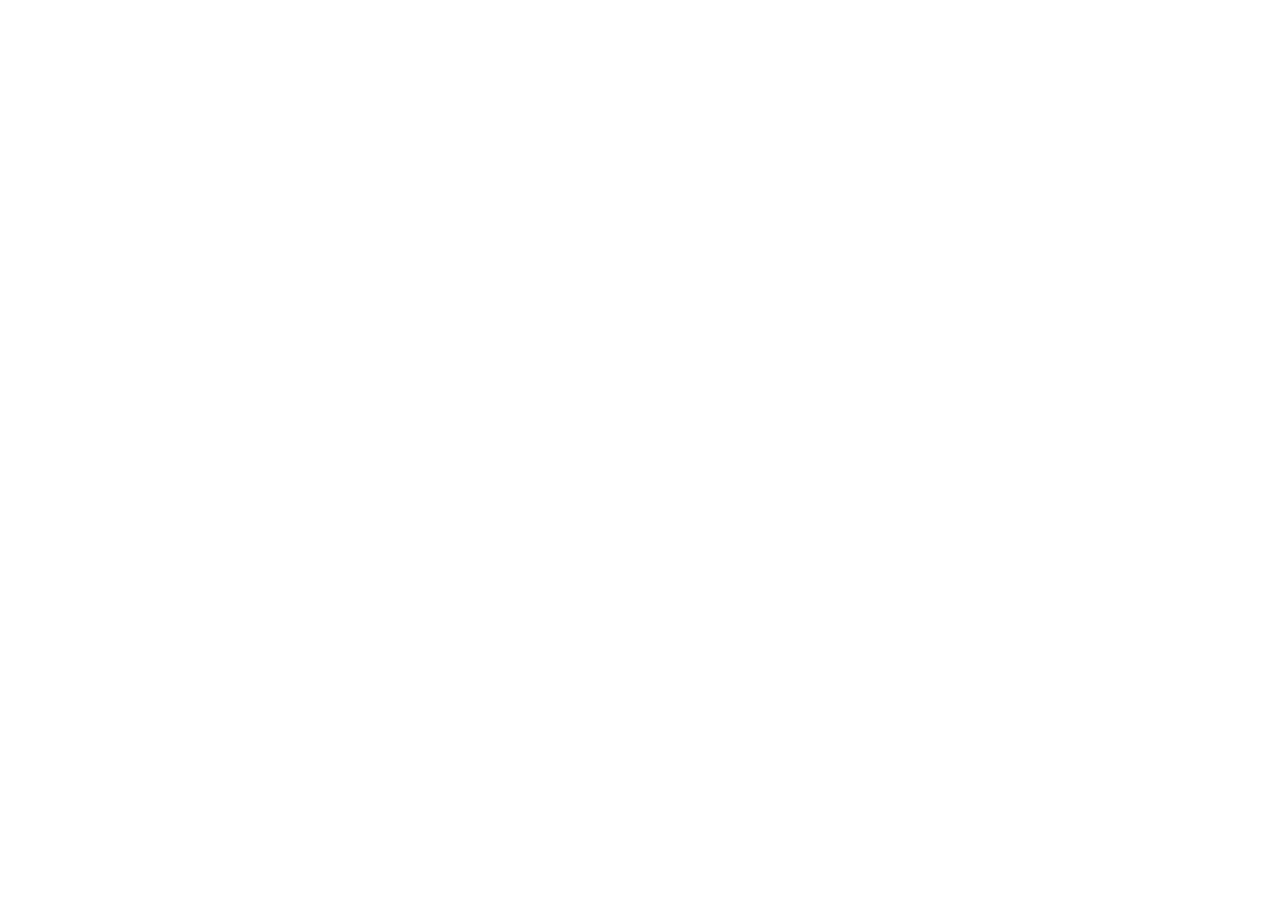
==== commit 513d077f: "升學導航搬到 Cloudflare（valyu-college-nav.pages.dev）：作品集連結更新，舊網址改為自動轉址 Co-Authored-By: Claude Opus 5.5 <no" ====
--- a/college-nav/index.html
+++ b/college-nav/index.html
@@ -1,52 +1 @@
-<!doctype html>
-<html lang="zh-Hant-TW">
-<head>
-<meta charset="utf-8">
-<meta name="robots" content="noindex,nofollow,noarchive,nosnippet,noimageindex,noai,noimageai">
-<meta name="googlebot" content="noindex,nofollow,noarchive,nosnippet">
-<meta name="GPTBot" content="noindex,nofollow">
-<meta name="CCBot" content="noindex,nofollow">
-<meta name="referrer" content="no-referrer">
-<meta name="viewport" content="width=device-width,initial-scale=1,viewport-fit=cover">
-<title>升學導航｜Valerie Yu Studio</title>
-<meta name="description" content="科系探索與落點分析：十八學群、校系分則、114–115 一階篩選標準與模考落點換算。資料以大學甄選入學委員會、ColleGo! 官方網站為準。">
-<link rel="preconnect" href="https://fonts.googleapis.com">
-<link rel="preconnect" href="https://fonts.gstatic.com" crossorigin>
-<link href="https://fonts.googleapis.com/css2?family=Pinyon+Script&family=Cactus+Classical+Serif&family=Chiron+Hei+HK:wght@300;400;500;700&family=Noto+Serif+TC:wght@500;700&family=Noto+Sans+TC:wght@300;400;500;700&display=swap" rel="stylesheet">
-<link rel="stylesheet" href="s.9dfbcc8b.css">
-<link rel="icon" href="data:image/svg+xml,%3Csvg xmlns='http://www.w3.org/2000/svg' viewBox='0 0 40 40'%3E%3Cpath d='M20 2 31 20 20 38 9 20Z' fill='%23a38fbb'/%3E%3Cpath d='M20 20 31 20 20 38Z' fill='%23d8b579'/%3E%3C/svg%3E">
-</head>
-<body>
-<header class="bar">
-<a class="brand" href="#" aria-label="回到首頁">
-<svg viewBox="0 0 40 40" aria-hidden="true"><path d="M20 2 31 20 20 38 9 20Z" fill="#c9bbdb"/><path d="M20 2 31 20 20 20Z" fill="#a38fbb"/><path d="M20 20 31 20 20 38Z" fill="#d8b579"/><path d="M20 2 31 20 20 38 9 20Z" fill="none" stroke="#82689d" stroke-width="1"/></svg>
-<span><b>升學導航</b><small>VALERIE YU STUDIO</small></span>
-</a>
-<nav class="nav" id="nav">
-<a href="#explore" data-r="explore">興趣探索</a>
-<a href="#groups" data-r="groups">十八學群</a>
-<a href="#search" data-r="search">校系查詢</a>
-<a href="#placement" data-r="placement">落點分析</a>
-<a href="#list" data-r="list">我的清單<span class="cnt" id="listCnt"></span></a>
-<a href="#pack" data-r="pack" id="navPack">教學包</a>
-</nav>
-<a class="acct" id="acct" href="#login">登入</a><button class="acct-out" id="acctOut" type="button" data-logout hidden>登出</button>
-</header>
-<main id="app"><div class="loading">資料載入中…</div></main>
-<footer>
-<div class="wrap ft">
-<div class="ft-main">
-<span class="sig">Find the value of you!</span>
-<p class="ft-src">資料來源：<a href="https://www.cac.edu.tw/" target="_blank" rel="noopener">大學甄選入學委員會</a>、<a href="https://collego.edu.tw/" target="_blank" rel="noopener">ColleGo!</a>、大學入學考試中心。各項資料以官方網站最新公告為準，本站僅供學習與參考。</p>
-</div>
-<nav class="ft-links" aria-label="頁尾連結">
-<a href="#about"><span>資料來源與核對方式</span><i>→</i></a>
-<a href="video/"><span>一分鐘介紹影片</span><i>↗</i></a>
-</nav>
-<p class="ft-b"><span data-privacy="登入後，你的探索結果、成績換算與清單會存到 Valerie 老師的後台（Google 試算表），只有老師看得到。">你輸入的成績只存在你自己的瀏覽器，不會上傳。</span><span>© Valerie Yu Studio</span></p>
-</div>
-</footer>
-<script src="config.js"></script>
-<script src="a.e2affae4.js"></script>
-</body>
-</html>
+<!doctype html><html lang="zh-Hant-TW"><head><meta charset="utf-8"><meta name="viewport" content="width=device-width,initial-scale=1"><meta name="robots" content="noindex,nofollow,noarchive,noai,noimageai"><title>升學導航已搬家</title><meta http-equiv="refresh" content="0;url=https://valyu-college-nav.pages.dev/"><link rel="canonical" href="https://valyu-college-nav.pages.dev/"><style>body{font-family:system-ui,"Noto Sans TC",sans-serif;background:#faf9fc;color:#3f3550;display:grid;place-items:center;min-height:100vh;margin:0;text-align:center}a{color:#5d4a73}</style></head><body><p>升學導航已搬到新網址，正在帶你過去…<br><a href="https://valyu-college-nav.pages.dev/">https://valyu-college-nav.pages.dev/</a></p><script>location.replace("https://valyu-college-nav.pages.dev/"+location.hash)</script></body></html>
